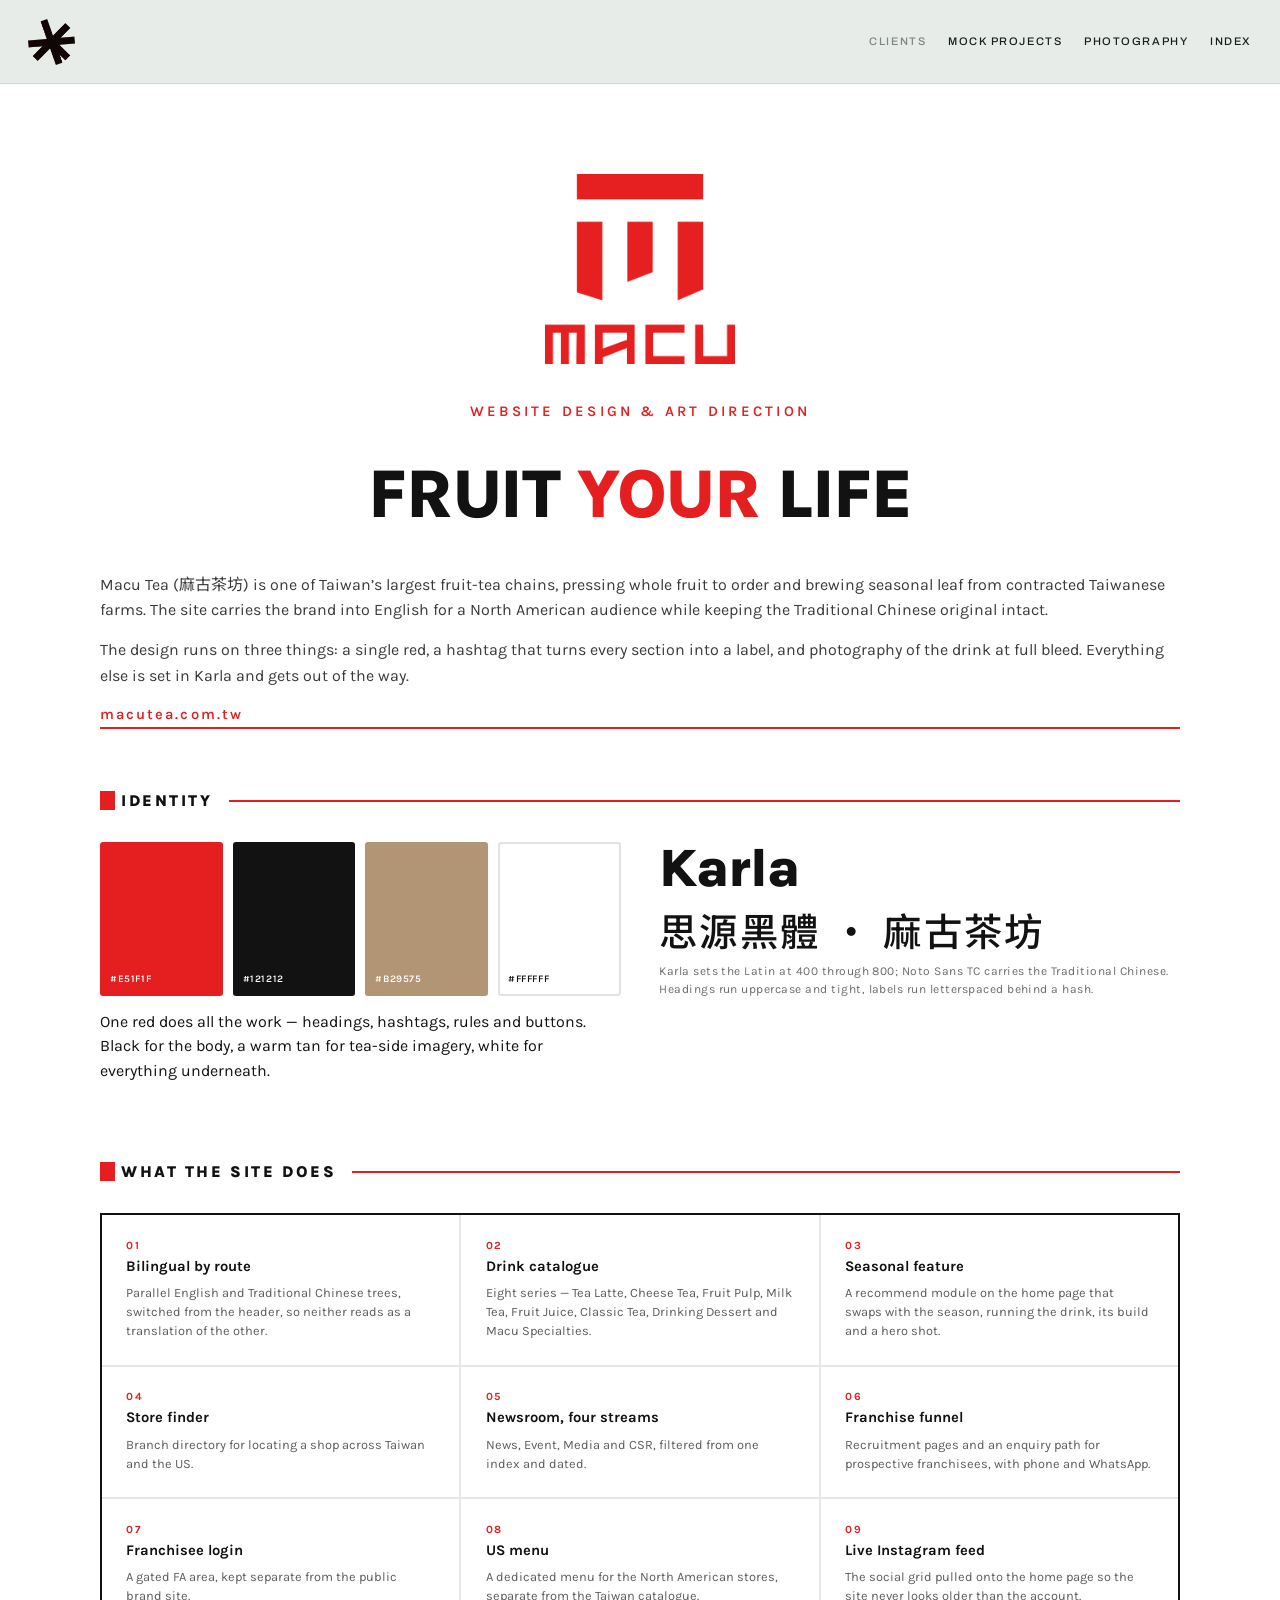
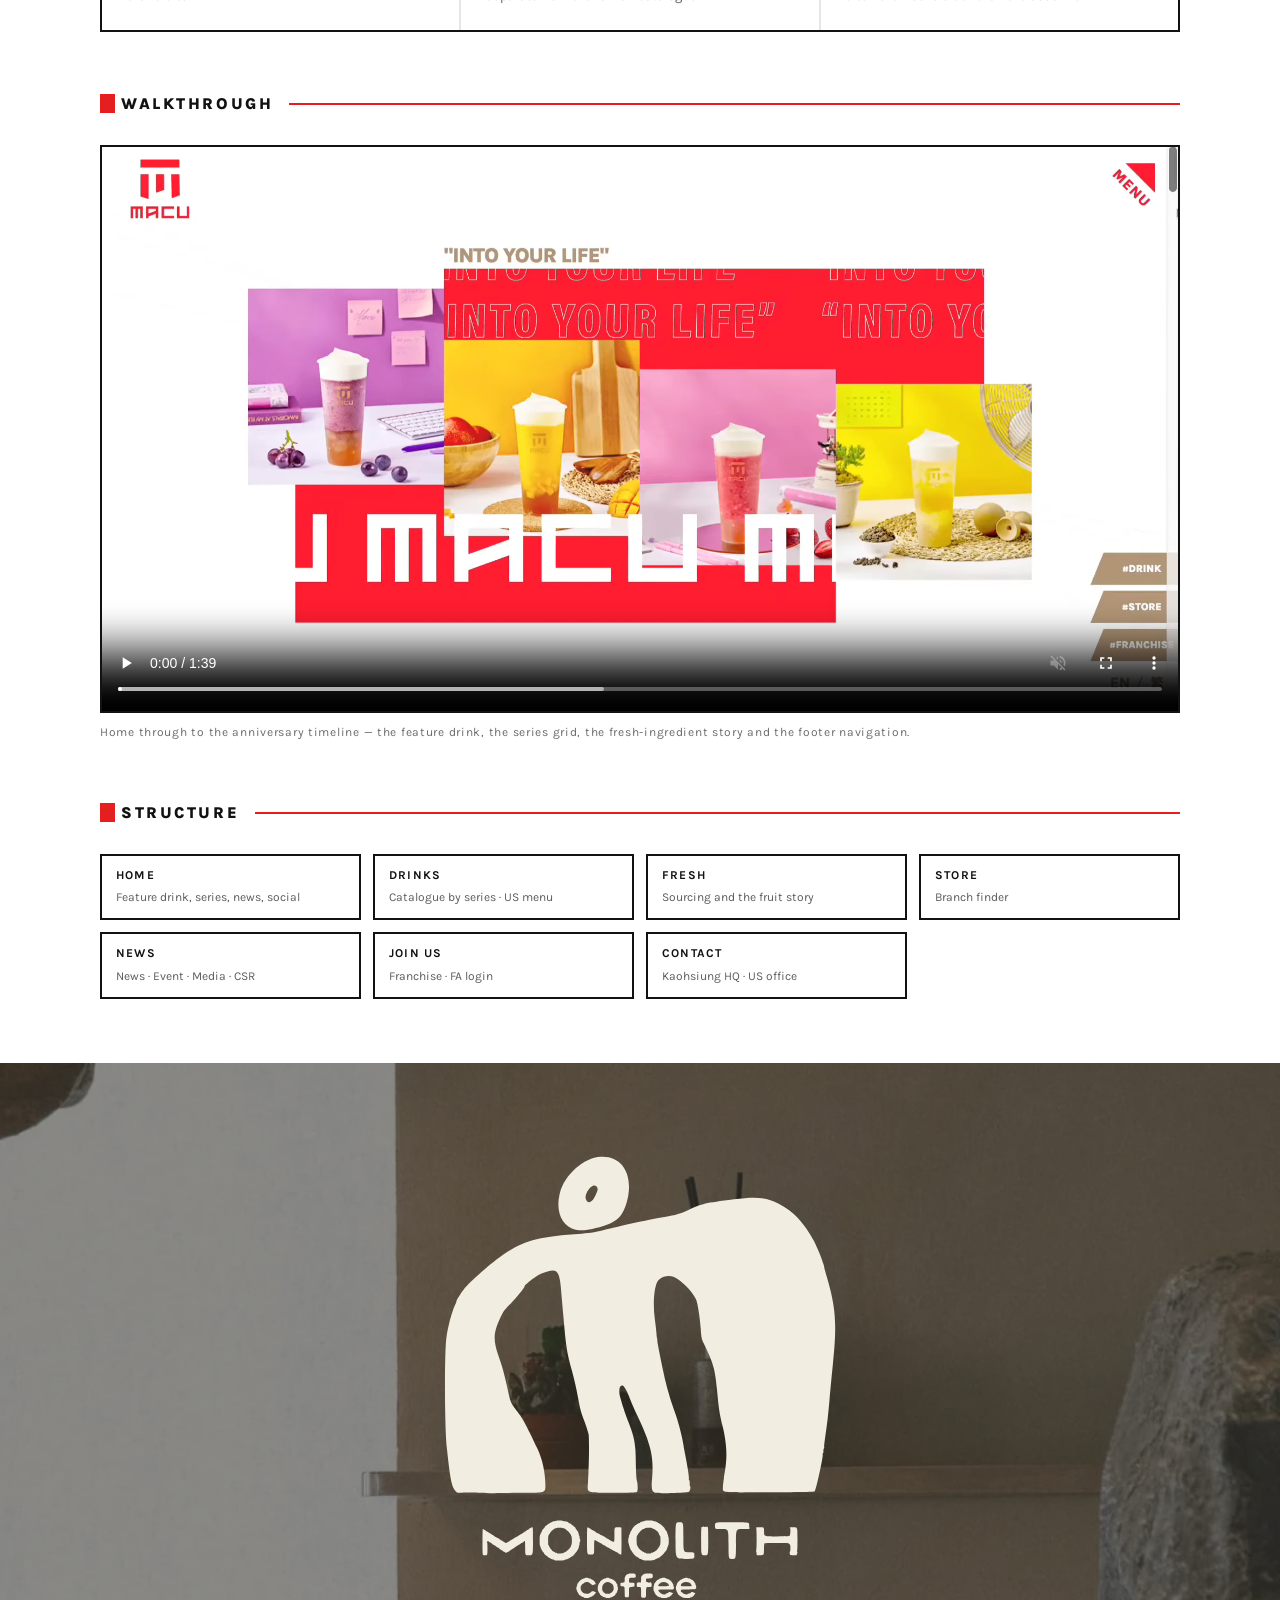
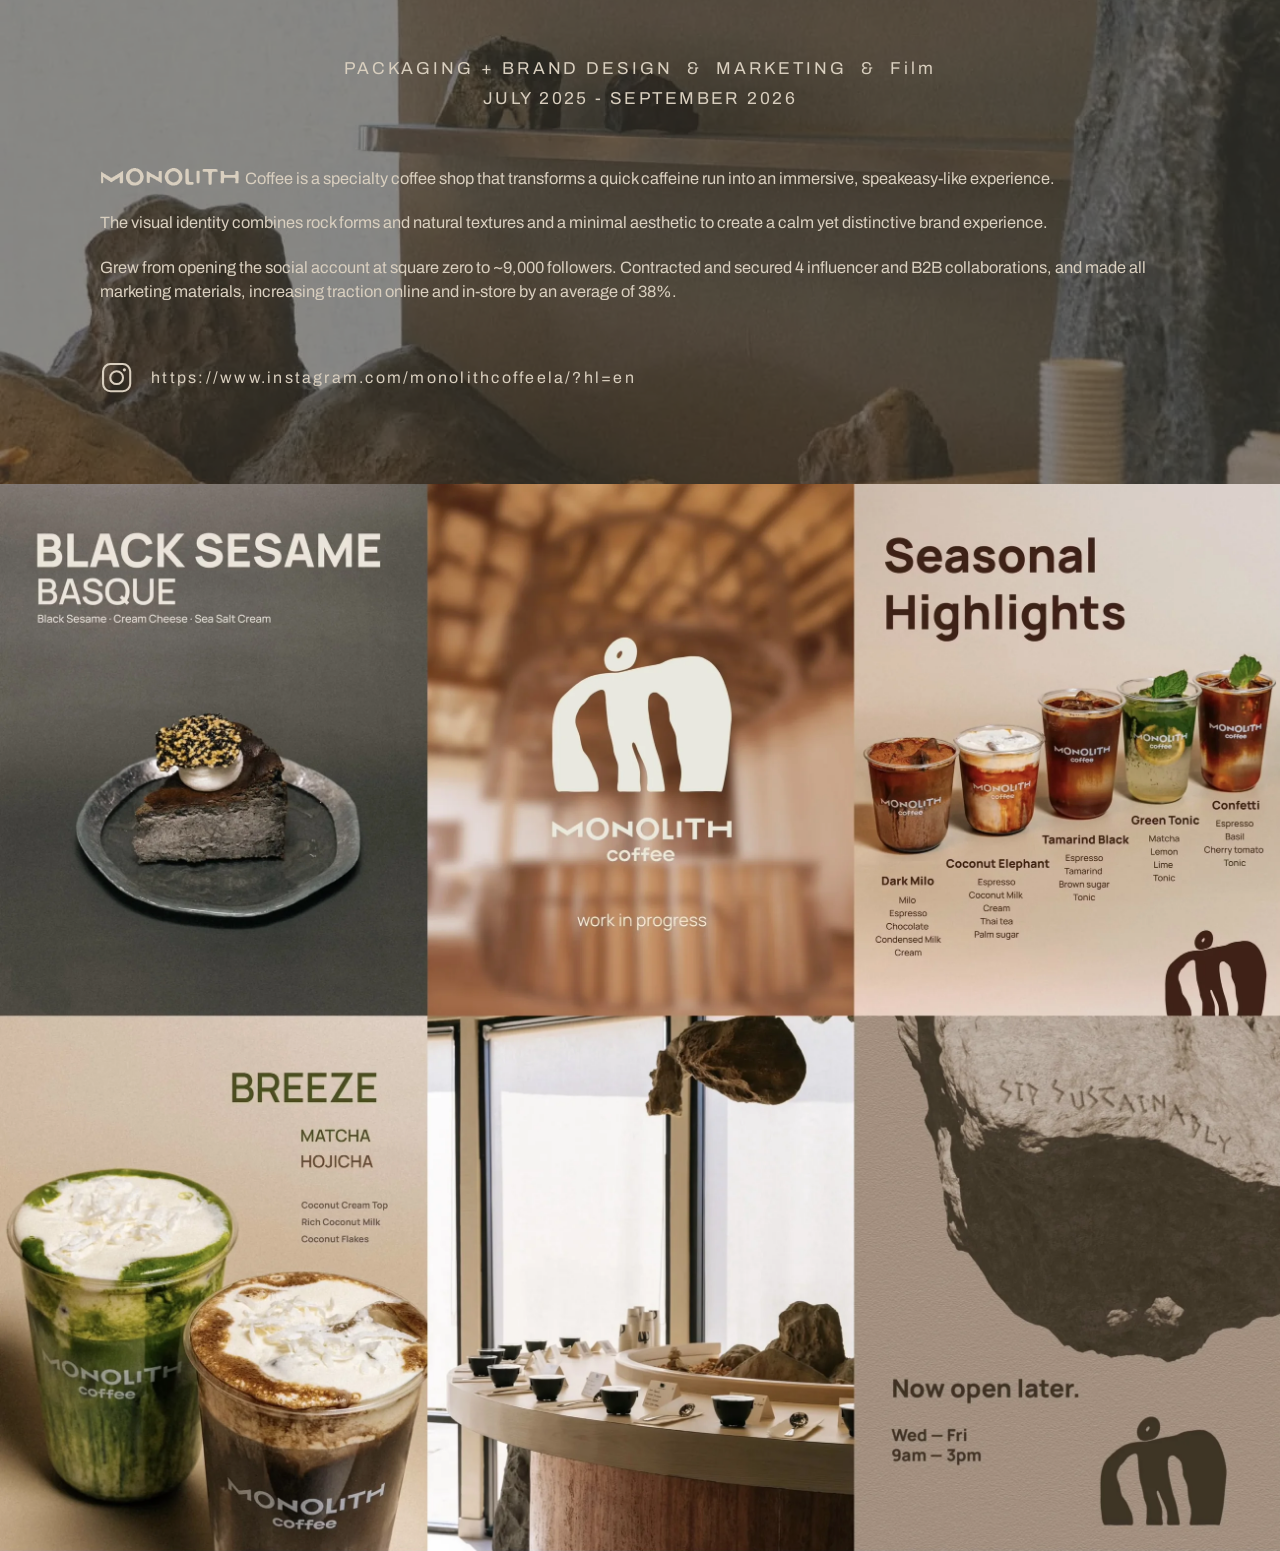
==== monolith.html @ 802645e5 "Add the Macu site walkthrough video Cropped the 18px bars off the recording and placed it as the wal" ====
<!doctype html>
<html lang="en">
<head>
<meta charset="utf-8">
<meta name="viewport" content="width=device-width,initial-scale=1,viewport-fit=cover">
<title>Marketing design clients — Keyun Xiao</title>
<meta name="description" content="Client work by Keyun Xiao: website design for Macu Tea, and packaging, brand design, marketing and film for Monolith Coffee.">
<link rel="preconnect" href="https://fonts.googleapis.com">
<link rel="preconnect" href="https://fonts.gstatic.com" crossorigin>
<link href="https://fonts.googleapis.com/css2?family=Archivo:wght@300;400;500;600;700&family=Karla:wght@300;400;500;600;700;800&family=Noto+Sans+TC:wght@400;500;700&display=swap" rel="stylesheet">
<style>
:root{
  --sand:#d9cfbf;        /* every word on this page */
  --veil:#423D35;        /* laid over the room at 60% */
  --paper:#e8ece8;
  --ink:#17201e;
  --rule:#cfd6d0;
  --sans:'Archivo',Arial,Helvetica,sans-serif;
  /* Macu runs on its own type and colour, taken off the live site */
  --macu-red:#E51F1F;
  --macu-ink:#121212;
  --macu-tan:#B29575;
  --karla:'Karla','Noto Sans TC',Helvetica,Arial,sans-serif;
}
*{box-sizing:border-box}
body{margin:0;background:var(--veil);color:var(--sand);font:400 16px/1.55 var(--sans);-webkit-font-smoothing:antialiased;overflow-x:hidden}
img,svg{display:block;max-width:100%}
a{color:inherit;text-decoration:none}

/* ---- site chrome, shared with the other project pages ---- */
.bar{display:flex;align-items:center;justify-content:space-between;gap:20px}
.bar--top{height:84px;padding:0 2.2vw;background:var(--paper);color:var(--ink);border-bottom:1px solid var(--rule)}
.wordmark img{height:46px;width:auto;transition:opacity .15s ease;transform-origin:50% 50%}
.wordmark img.is-spinning{animation:logo-spin 1.15s cubic-bezier(.45,.05,.2,1)}
@keyframes logo-spin{from{transform:rotate(0)}to{transform:rotate(360deg)}}
.wordmark:hover img{opacity:.55}
.bar nav{display:flex;gap:22px;font:500 11px/1.2 var(--sans);letter-spacing:.14em;text-transform:uppercase}
.bar nav .here{opacity:.5}

/* ---- the sheet: the room, veiled ---- */
.sheet{position:relative;isolation:isolate;overflow:hidden;padding:clamp(48px,7vw,104px) 2.2vw clamp(54px,7vw,110px)}
.sheet-bg{position:absolute;inset:0;width:100%;height:100%;object-fit:cover}
.sheet-veil{position:absolute;inset:0;background:var(--veil);opacity:.6}
.sheet-in{position:relative;max-width:1080px;margin:0 auto;display:grid;justify-items:center;gap:clamp(30px,4.4vw,58px)}

.logo{
  width:min(44vw,400px);display:grid;justify-items:center;gap:clamp(10px,1.5vw,20px);
}
.logo svg{width:100%;height:auto}
.logo .lock{width:80%}

.meta{text-align:center;display:grid;gap:7px}
.meta .line1{font:400 clamp(12px,1.35vw,19px)/1.35 var(--sans);letter-spacing:.17em}
.meta .line2{font:400 clamp(12px,1.35vw,19px)/1.35 var(--sans);letter-spacing:.14em}

.copy{width:100%;display:grid;gap:clamp(14px,1.6vw,20px);justify-self:stretch}
.copy p{margin:0;font:400 clamp(14px,1.28vw,18px)/1.5 var(--sans)}
.wm{display:inline-block;height:1.16em;width:auto;vertical-align:-.17em;margin-right:.3em}
.result{font-weight:500}

.ig{display:flex;align-items:center;gap:clamp(12px,1.4vw,20px);width:100%;justify-self:stretch}
.ig svg{width:clamp(26px,2.6vw,36px);height:auto;flex:none}
.ig span{font:400 clamp(12px,1.25vw,17px)/1 var(--sans);letter-spacing:.14em;word-break:break-all}


/* ================= MACU TEA ================= */
.macu{background:#fff;color:var(--macu-ink);font-family:var(--karla);padding:clamp(54px,7vw,110px) 2.2vw clamp(40px,5vw,80px)}
.macu-in{max-width:1080px;margin:0 auto}
.macu-head{display:grid;justify-items:center;gap:clamp(22px,3vw,38px);text-align:center}
.macu-logo{width:min(26vw,190px);height:auto}
.macu-scope{font:600 clamp(11px,1.15vw,15px)/1.4 var(--karla);letter-spacing:.22em;color:var(--macu-red)}
.macu-tag{margin:0;font:800 clamp(28px,5.4vw,74px)/.98 var(--karla);letter-spacing:-.02em;text-transform:uppercase}
.macu-tag em{font-style:normal;color:var(--macu-red)}
.macu-copy{margin:clamp(26px,3.4vw,46px) 0 0;display:grid;gap:14px}
.macu-copy p{margin:0;font:400 clamp(14px,1.25vw,17px)/1.6 var(--karla);color:#3a3a3a}
.macu-link{display:inline-block;margin-top:6px;font:600 clamp(12px,1.15vw,15px)/1 var(--karla);letter-spacing:.14em;color:var(--macu-red);border-bottom:2px solid var(--macu-red);padding-bottom:4px}

.macu-rule{display:flex;align-items:center;gap:16px;margin:clamp(40px,5vw,78px) 0 clamp(22px,2.6vw,34px)}
.macu-rule h3{margin:0;font:800 clamp(13px,1.25vw,17px)/1 var(--karla);letter-spacing:.16em;text-transform:uppercase;white-space:nowrap}
.macu-rule span{flex:1;height:2px;background:var(--macu-red)}
.macu-rule .hash{color:var(--macu-red)}

/* identity: palette + type */
.macu-id{display:grid;grid-template-columns:1fr 1fr;gap:clamp(22px,3vw,48px);align-items:start}
.sw-row{display:grid;grid-template-columns:repeat(4,1fr);gap:10px}
.sw-row div{aspect-ratio:1/1.25;border-radius:3px;display:flex;align-items:flex-end;padding:10px;font:600 10px/1.3 var(--karla);letter-spacing:.06em}
.type-spec p{margin:0 0 10px}
.type-spec .big{font:800 clamp(30px,4.2vw,58px)/1 var(--karla);letter-spacing:-.02em}
.type-spec .zh{font:500 clamp(22px,3vw,40px)/1.2 'Noto Sans TC',var(--karla);letter-spacing:.06em}
.type-spec .note{font:400 12px/1.5 var(--karla);color:#6b6b6b;letter-spacing:.04em}

/* functions */
.macu-fn{display:grid;grid-template-columns:repeat(3,1fr);gap:2px;background:#e6e6e6;border:2px solid var(--macu-ink)}
.fn{background:#fff;padding:clamp(16px,1.9vw,26px);display:grid;gap:7px;align-content:start}
.fn b{font:700 clamp(13px,1.15vw,16px)/1.25 var(--karla)}
.fn span{font:400 clamp(12px,1vw,14px)/1.5 var(--karla);color:#5c5c5c}
.fn i{font-style:normal;font:700 11px/1 var(--karla);letter-spacing:.14em;color:var(--macu-red)}

/* walkthrough */
.macu-film{position:relative;border:2px solid var(--macu-ink);background:#000;overflow:hidden}
.macu-film video{display:block;width:100%;height:auto}
.macu-cap{margin:10px 0 0;font:400 12px/1.5 var(--karla);letter-spacing:.06em;color:#6b6b6b}

/* sitemap */
.macu-map{display:grid;grid-template-columns:repeat(4,1fr);gap:12px}
.node{border:2px solid var(--macu-ink);padding:12px 14px;display:grid;gap:6px}
.node b{font:700 12px/1.2 var(--karla);letter-spacing:.1em;text-transform:uppercase}
.node span{font:400 12px/1.5 var(--karla);color:#5c5c5c}

@media(max-width:860px){
  .macu-id{grid-template-columns:1fr}
  .macu-map{grid-template-columns:repeat(2,1fr)}
  .macu-fn{grid-template-columns:1fr 1fr}
}
@media(max-width:560px){
  .macu-fn{grid-template-columns:1fr}
  .sw-row{grid-template-columns:repeat(2,1fr)}
}

/* ---- the work, flush under the sheet ---- */
.collage{display:block;width:100%;height:auto}

@media(max-width:760px){
  .bar--top{height:62px}
  .wordmark img{height:34px}
  .bar nav{gap:14px;font-size:10px}
  .logo{width:62vw}
  .ig{gap:12px}
}
@media(prefers-reduced-motion:reduce){
  .wordmark img.is-spinning{animation:none}
}
</style>
</head>
<body>

<header class="bar bar--top">
  <a class="wordmark" href="index.html" data-cursor="home"><img src="marks/logo.png" alt="Keyun Xiao"></a>
  <nav><span class="here">Clients</span><a href="ux-ui.html">Mock projects</a><a href="photography.html">Photography</a><a href="index.html">Index</a></nav>
</header>

<svg width="0" height="0" style="position:absolute" aria-hidden="true">
  <defs><symbol id="glyph" viewBox="0 0 1000.0 865.4"><path d="M101.9,851.9C91.9,851.0 74.5,850.7 63.4,851.3C43.1,852.4 43.1,852.4 38.1,846.6C29.0,835.7 25.3,816.8 17.1,739.4C11.4,685.7 10.7,501.2 16.0,464.4C20.1,436.2 29.0,401.8 36.5,385.3C39.6,378.6 41.7,373.1 41.1,373.1C39.5,373.1 50.6,354.9 58.9,344.2C74.7,323.9 130.1,275.3 162.2,253.7C212.2,220.0 247.5,210.9 354.8,204.1C377.9,202.6 388.2,200.8 428.0,190.8C471.7,179.8 520.2,169.5 561.5,162.5C589.9,157.7 601.2,154.3 623.7,143.8C654.7,129.5 662.1,127.7 735.0,118.3C790.7,111.0 815.5,113.4 846.8,129.2C882.3,147.0 910.0,176.3 934.5,221.8C941.6,235.1 955.1,267.2 956.8,275.0C957.1,276.6 957.6,278.1 957.8,278.4C958.0,278.6 958.4,279.7 958.7,280.8C958.9,281.8 959.3,282.9 959.5,283.2C959.8,283.4 960.1,285.4 960.4,287.5C960.7,289.6 963.6,300.4 966.8,311.5C989.4,388.0 992.5,429.6 982.7,525.6C979.6,556.5 975.7,596.9 974.1,615.4C969.9,663.2 967.7,682.2 963.3,710.4C961.2,724.0 959.9,736.3 960.4,737.7C960.9,739.1 960.6,740.7 959.7,741.3C958.8,741.9 958.3,744.5 958.6,747.2C958.9,749.8 958.3,752.5 957.4,753.1C956.5,753.6 956.2,754.9 956.8,755.8C958.8,759.1 940.3,844.6 936.7,848.5C936.0,849.3 884.7,850.3 822.6,850.7C696.9,851.5 707.2,852.6 707.3,838.0C707.4,834.0 707.6,830.6 707.8,830.3C707.9,830.0 708.3,827.2 708.6,824.0C708.9,820.9 709.3,817.8 709.6,817.3C709.9,816.8 709.9,815.6 709.8,814.7C709.6,813.9 710.5,807.8 711.7,801.3C718.6,763.4 717.2,730.6 706.8,686.5C698.4,651.4 697.1,642.9 692.4,593.3C687.7,543.1 683.2,527.5 659.5,478.8C654.0,467.6 653.2,463.8 651.8,441.3C650.3,416.2 643.7,375.5 640.0,368.3C629.1,347.1 605.8,323.5 585.1,312.7C573.5,306.7 554.8,310.4 545.9,320.5C535.4,332.2 531.4,379.3 537.3,419.9C539.0,431.7 540.7,446.8 541.1,453.4C541.5,460.1 542.3,466.0 542.9,466.6C543.5,467.2 543.6,468.7 543.1,469.9C542.3,472.1 555.1,536.0 564.2,575.0C569.3,596.6 579.3,629.4 587.2,650.4C594.9,670.7 606.1,713.7 608.5,731.7C609.2,737.0 611.5,749.6 613.5,759.6C619.0,786.9 623.3,815.5 622.1,817.3C621.5,818.2 621.9,819.5 622.8,820.1C623.8,820.6 624.5,824.2 624.3,828.0C624.1,831.8 624.5,835.3 625.2,835.7C627.4,837.1 625.3,847.0 622.3,849.2C618.8,851.7 546.8,854.2 538.7,852.1C529.4,849.6 527.9,842.7 530.3,814.4C534.8,761.8 526.7,728.5 492.1,656.3C485.6,642.8 478.8,627.4 476.9,622.1C471.2,605.6 461.4,586.6 457.7,584.6C448.6,579.8 445.3,595.7 451.2,615.5C452.9,621.3 454.6,627.3 454.9,628.8C455.2,630.4 455.6,631.9 455.9,632.2C456.1,632.5 456.5,633.6 456.7,634.6C457.0,635.7 457.4,637.0 457.7,637.5C458.0,638.0 458.4,639.3 458.7,640.4C458.9,641.4 459.3,642.5 459.5,642.8C459.7,643.1 460.2,644.6 460.5,646.2C460.9,647.7 465.6,660.7 471.1,675.0C486.6,715.8 489.0,728.7 489.5,775.0C489.8,797.4 490.9,817.3 492.1,821.1C494.4,828.4 495.0,844.0 493.1,848.9C492.0,851.6 485.0,851.9 433.6,851.9C362.9,851.9 368.3,854.2 370.0,825.1C372.7,779.4 373.4,716.1 371.5,705.5C370.3,699.5 365.1,683.5 359.8,669.8C352.3,650.2 349.2,638.7 345.3,615.3C342.6,598.9 335.6,567.8 329.7,546.2C316.9,498.7 315.2,488.4 308.8,414.4C306.0,382.7 302.8,346.8 301.7,334.6C298.5,298.9 291.1,290.9 268.9,298.8C263.6,300.7 257.6,302.5 255.6,302.9C247.2,304.5 211.5,331.1 211.5,335.8C211.5,339.4 190.7,365.1 176.5,379.1C161.8,393.5 158.4,398.1 151.1,413.9C133.4,451.6 132.4,470.3 145.9,508.7C156.1,537.4 161.3,556.5 169.2,593.2C176.3,626.4 176.9,627.9 194.6,650.7C207.1,666.9 213.4,678.6 244.0,742.4C255.9,767.3 263.4,802.3 263.5,833.2C263.5,851.6 262.8,851.9 219.5,851.9C199.6,851.9 169.1,852.3 151.7,852.7C134.4,853.2 112.0,852.8 101.9,851.9ZM339.1,194.1C304.7,187.4 287.8,147.9 299.7,102.5C311.8,56.5 359.3,14.4 402.0,12.0C460.2,8.7 488.3,65.1 463.6,135.9C452.1,168.7 433.0,181.6 380.5,192.4C360.9,196.4 352.2,196.7 339.1,194.1ZM382.3,119.4C386.6,114.2 394.2,97.3 394.2,93.1C394.2,86.8 388.0,82.2 382.5,84.3C372.5,88.1 361.8,106.8 364.2,116.3C367.0,127.1 374.9,128.5 382.3,119.4Z"/></symbol><symbol id="lockup" viewBox="0 0 1000.0 257.8"><path d="M326.2,249.0C325.9,248.5 323.9,247.7 321.8,247.3C319.7,246.9 317.3,245.8 316.5,244.9C315.7,243.9 314.0,242.7 312.6,242.2C310.4,241.3 307.7,237.6 306.0,233.1C305.6,232.0 304.9,231.1 304.3,231.1C303.8,231.1 303.3,229.9 303.3,228.4C303.3,226.9 302.8,225.4 302.2,225.0C301.6,224.6 301.1,222.1 301.1,219.4C301.1,216.8 301.6,214.3 302.2,213.9C302.8,213.5 303.3,212.0 303.3,210.6C303.3,203.0 317.5,188.9 325.1,188.9C326.5,188.9 328.0,188.4 328.3,187.8C328.7,187.2 330.7,186.7 332.8,186.7C334.8,186.7 336.8,187.2 337.2,187.8C337.6,188.4 339.6,188.9 341.7,188.9C343.8,188.9 345.6,189.3 345.6,189.7C345.6,190.2 347.2,191.3 349.2,192.1C353.2,193.8 358.9,198.7 358.9,200.4C358.9,201.0 359.7,202.4 360.7,203.5C362.9,205.9 361.8,207.8 358.3,207.8C356.9,207.8 355.4,208.3 355.0,208.9C353.7,211.0 350.1,210.0 346.4,206.4C341.5,201.6 338.5,200.0 334.1,200.0C330.3,200.0 324.5,202.2 324.5,203.6C324.4,204.1 323.8,204.4 323.0,204.4C321.2,204.4 316.7,209.1 316.7,210.9C316.7,211.6 316.2,212.2 315.6,212.2C313.8,212.2 314.2,222.6 316.1,226.3C317.8,229.7 321.1,232.9 325.3,235.3C328.1,236.9 340.0,237.2 340.0,235.6C340.0,235.1 341.4,234.4 343.1,234.2C344.9,234.0 346.5,232.9 347.2,231.4C348.1,229.4 349.2,228.9 352.5,228.9C354.8,228.9 356.7,229.4 356.7,230.0C356.7,230.6 358.0,231.1 359.5,231.1C361.9,231.1 362.3,231.5 361.6,233.4C360.7,236.4 352.5,244.4 350.4,244.4C349.6,244.4 348.9,244.9 348.9,245.5C348.9,246.1 346.9,247.0 344.4,247.4C342.0,247.7 340.0,248.5 340.0,249.0C340.0,250.3 327.0,250.3 326.2,249.0ZM392.8,248.9C392.4,248.3 391.3,247.8 390.4,247.8C385.8,247.8 374.4,240.2 374.4,237.2C374.4,236.5 373.4,235.0 372.2,233.9C371.0,232.8 370.0,231.0 370.0,229.9C370.0,228.8 369.5,227.6 369.0,227.3C368.4,226.9 368.0,223.3 368.0,219.3C368.1,212.1 370.4,205.3 374.2,201.3C374.9,200.5 375.6,199.2 375.6,198.5C375.6,197.8 377.2,196.2 379.2,195.0C381.2,193.9 383.0,192.7 383.3,192.3C384.7,190.7 389.1,188.9 391.6,188.9C393.1,188.9 394.6,188.4 395.0,187.8C395.4,187.2 397.1,186.7 398.9,186.7C400.7,186.7 402.4,187.2 402.8,187.8C403.2,188.4 404.6,188.9 406.0,188.9C408.8,188.9 414.4,191.3 414.4,192.5C414.4,193.0 415.1,193.3 415.9,193.3C417.4,193.3 425.6,201.1 425.6,202.6C425.6,203.1 426.5,204.4 427.6,205.6C428.9,207.0 429.5,208.9 429.2,210.5C428.9,211.9 429.2,213.4 429.9,213.8C431.5,214.8 431.5,225.6 429.9,225.6C429.3,225.6 428.9,226.4 429.0,227.5C429.3,230.3 427.0,235.5 425.0,236.3C424.1,236.6 423.3,237.9 423.3,239.0C423.3,240.2 422.2,241.6 420.8,242.1C419.4,242.7 417.6,243.9 416.8,244.9C415.9,245.9 413.3,247.0 411.0,247.4C408.6,247.8 406.7,248.5 406.7,249.0C406.7,250.4 393.6,250.3 392.8,248.9ZM505.8,248.4C503.3,247.2 503.2,246.9 503.4,231.7C503.6,216.1 503.6,216.1 496.8,215.8C490.0,215.4 490.0,215.4 490.0,209.4C490.0,204.5 490.4,203.1 491.9,202.7C493.0,202.3 494.6,201.7 495.6,201.2C496.5,200.7 498.1,200.9 499.2,201.5C502.2,203.4 503.3,200.7 503.3,191.1C503.3,183.0 503.5,182.5 506.9,179.4C513.0,173.9 514.9,173.3 526.2,173.3C538.7,173.3 540.0,174.1 540.0,181.6C540.0,185.4 539.6,186.7 538.3,186.7C537.4,186.7 536.7,187.2 536.7,187.8C536.7,188.4 533.0,188.9 527.8,188.9C518.9,188.9 518.9,188.9 518.9,194.4C518.9,199.8 519.0,200.0 522.0,200.0C523.7,200.0 525.7,200.6 526.5,201.4C527.5,202.4 528.3,202.4 530.1,201.3C533.6,199.1 536.7,202.3 536.7,208.3C536.7,214.3 535.2,215.6 528.0,215.6C519.2,215.6 518.9,216.2 518.9,233.3C518.9,245.4 518.6,247.8 517.2,247.8C516.3,247.8 515.6,248.2 515.6,248.7C515.6,250.0 508.7,249.8 505.8,248.4ZM566.1,248.9C565.7,248.3 564.7,247.8 563.7,247.8C560.9,247.8 554.1,244.2 551.1,241.2C548.6,238.7 544.0,230.8 543.9,228.7C543.9,228.3 543.5,227.6 543.1,227.1C541.8,225.9 542.0,212.5 543.3,211.7C543.9,211.3 544.2,209.9 544.0,208.6C543.8,207.1 544.7,205.0 546.4,203.1C547.9,201.5 549.7,199.0 550.4,197.6C551.1,196.2 553.7,194.1 556.1,192.8C558.6,191.6 560.7,190.2 560.9,189.7C561.1,189.3 562.5,188.9 563.9,188.9C565.4,188.9 566.8,188.4 567.2,187.8C567.6,187.2 570.3,186.7 573.3,186.7C576.3,186.7 579.1,187.2 579.4,187.8C579.8,188.4 581.0,188.9 582.1,188.9C584.5,188.9 590.0,191.4 590.0,192.5C590.0,193.0 590.6,193.3 591.4,193.3C593.2,193.3 601.1,201.3 601.1,203.1C601.1,203.8 601.6,204.4 602.1,204.4C603.3,204.4 604.7,208.7 604.5,211.8C604.4,213.2 604.8,214.6 605.5,215.0C607.0,215.9 607.0,220.0 605.6,220.0C604.9,220.0 604.4,220.7 604.4,221.6C604.4,223.0 600.8,223.3 580.9,223.6C559.5,223.9 557.4,224.1 557.1,225.8C556.8,228.0 565.0,236.7 567.4,236.7C568.2,236.7 568.9,237.2 568.9,237.8C568.9,238.4 571.4,238.9 574.4,238.9C577.5,238.9 580.0,238.5 580.0,238.0C580.0,237.5 581.8,236.4 583.9,235.5C586.1,234.7 588.4,233.3 589.1,232.5C590.5,230.9 595.6,230.6 595.6,232.2C595.6,232.8 597.3,233.3 599.4,233.3C603.9,233.3 604.6,235.3 601.1,237.8C599.9,238.7 598.9,240.0 598.9,240.8C598.9,241.6 598.2,242.2 597.5,242.2C596.7,242.2 595.3,243.2 594.4,244.5C593.5,245.7 590.9,247.0 588.6,247.4C586.3,247.8 584.1,248.5 583.8,249.0C583.0,250.4 567.0,250.2 566.1,248.9ZM630.2,246.7C624.7,243.8 617.8,238.3 618.0,236.8C618.1,235.2 616.3,231.1 615.4,231.1C614.9,231.1 614.4,229.9 614.4,228.4C614.4,226.9 613.9,225.4 613.3,225.0C612.7,224.6 612.2,221.6 612.2,218.3C612.2,214.9 612.7,212.2 613.3,212.2C613.9,212.2 614.4,211.2 614.4,210.0C614.4,208.8 615.1,206.6 615.8,205.3C617.9,201.6 625.8,193.3 627.3,193.3C628.0,193.3 629.4,192.3 630.6,191.1C631.9,189.6 634.0,188.9 636.8,188.9C639.1,188.9 641.3,188.4 641.7,187.8C642.0,187.2 643.5,186.7 645.0,186.7C646.5,186.7 648.0,187.2 648.3,187.8C648.7,188.4 650.7,188.9 652.8,188.9C654.9,188.9 656.7,189.3 656.7,189.7C656.7,190.2 658.3,191.3 660.3,192.1C664.5,193.9 670.0,198.7 670.0,200.6C670.0,201.4 670.8,202.6 671.7,203.3C672.6,204.1 673.3,205.9 673.3,207.4C673.3,208.8 673.8,210.0 674.4,210.0C675.1,210.0 675.6,213.0 675.6,216.7C675.6,223.3 675.6,223.3 651.7,223.3C627.8,223.3 627.8,223.3 627.8,227.2C627.8,229.9 628.3,231.1 629.4,231.1C630.3,231.1 631.4,231.8 631.9,232.7C634.3,236.8 648.9,241.2 648.9,237.8C648.9,237.2 649.8,236.7 650.9,236.7C653.6,236.7 660.0,233.5 660.0,232.1C660.0,230.8 665.2,230.8 666.1,232.2C666.5,232.8 668.0,233.3 669.4,233.3C673.4,233.3 673.9,235.4 670.7,238.8C669.1,240.4 667.8,242.4 667.8,243.1C667.8,243.8 667.1,244.4 666.2,244.4C665.4,244.4 664.1,245.2 663.3,246.1C662.6,247.0 660.8,247.8 659.3,247.8C657.9,247.8 656.7,248.3 656.7,248.9C656.7,249.6 652.6,250.0 646.4,249.9C637.4,249.8 635.4,249.4 630.2,246.7ZM452.2,232.1C452.2,214.1 451.9,213.3 444.0,213.3C438.9,213.3 438.9,213.3 438.9,207.8C438.9,202.2 438.9,202.2 444.2,202.2C451.4,202.2 452.2,201.1 452.2,191.4C452.2,186.8 452.7,183.3 453.3,183.3C453.9,183.3 454.5,182.7 454.5,181.9C454.5,179.6 458.6,175.6 460.9,175.6C462.2,175.6 463.5,175.1 463.9,174.4C464.3,173.8 468.8,173.3 474.0,173.3C485.2,173.3 486.7,174.3 486.7,181.5C486.7,186.6 486.7,186.6 476.4,186.9C466.1,187.2 466.1,187.2 465.8,194.7C465.5,202.1 465.5,202.1 474.1,202.5C482.8,202.8 482.8,202.8 482.8,208.9C482.8,215.0 482.8,215.0 474.2,215.3C465.6,215.6 465.6,215.6 465.6,231.7C465.6,247.8 465.6,247.8 458.9,247.8C452.2,247.8 452.2,247.8 452.2,232.1ZM406.7,235.6C406.7,234.9 407.3,234.4 408.0,234.4C409.8,234.4 415.6,228.8 415.6,227.0C415.6,226.2 416.1,225.6 416.7,225.6C418.6,225.6 417.8,213.1 415.7,209.4C413.3,205.4 404.1,200.2 399.2,200.1C393.5,199.9 385.3,205.6 383.1,211.1C381.1,216.2 381.4,226.8 383.6,228.2C384.7,228.9 385.6,230.2 385.6,231.3C385.6,232.3 386.8,233.4 388.3,233.8C389.9,234.2 391.1,235.0 391.1,235.6C391.1,236.2 394.5,236.7 398.9,236.7C403.3,236.7 406.7,236.2 406.7,235.6ZM590.3,210.1C589.4,202.0 575.1,197.1 565.9,201.6C561.7,203.7 557.4,208.3 557.0,211.2C556.7,213.3 557.2,213.4 573.6,213.1C590.6,212.8 590.6,212.8 590.3,210.1ZM662.2,211.7C662.2,210.8 661.7,210.0 661.1,210.0C660.5,210.0 660.0,209.4 660.0,208.6C659.8,204.0 652.4,199.8 644.4,199.8C635.3,199.8 627.8,204.5 627.8,210.2C627.8,213.3 627.8,213.3 645.0,213.3C659.6,213.3 662.2,213.1 662.2,211.7ZM236.1,132.6C234.3,132.3 232.3,131.6 231.7,131.0C231.1,130.5 229.8,130.0 228.7,130.0C226.8,130.0 224.7,129.1 220.0,126.5C219.1,126.0 217.3,125.1 216.1,124.6C214.9,124.0 212.9,122.5 211.8,121.2C210.6,119.9 209.1,118.9 208.4,118.9C206.8,118.9 200.0,112.0 200.0,110.4C200.0,109.8 199.0,108.3 197.8,107.2C195.1,104.8 188.9,92.7 188.9,89.9C188.9,88.8 188.3,87.8 187.7,87.6C185.9,87.0 185.8,56.0 187.5,54.2C188.3,53.5 188.9,51.7 188.9,50.3C188.9,48.9 189.3,47.8 189.9,47.8C190.4,47.8 191.2,46.7 191.7,45.3C192.1,43.9 192.6,42.5 192.7,42.2C192.9,41.9 193.5,40.4 194.1,38.9C194.8,37.4 196.9,34.6 198.8,32.8C200.7,31.1 202.2,29.1 202.2,28.6C202.2,27.4 205.1,24.4 206.2,24.4C206.7,24.4 208.2,23.4 209.6,22.1C212.4,19.5 216.1,17.1 219.2,16.0C220.2,15.6 221.1,14.9 221.1,14.3C221.1,13.8 222.1,13.3 223.3,13.3C224.6,13.3 225.6,12.9 225.6,12.3C225.6,11.7 228.3,10.9 231.7,10.5C235.1,10.1 238.1,9.3 238.4,8.8C239.2,7.5 257.8,7.5 257.8,8.7C257.8,9.3 260.7,10.0 264.2,10.4C270.4,11.0 276.6,13.2 276.7,14.6C276.7,15.0 278.1,15.7 279.8,16.1C281.6,16.5 284.4,18.3 286.2,20.1C287.9,21.9 290.0,23.3 290.8,23.3C291.6,23.3 292.2,24.0 292.2,24.9C292.2,25.7 293.2,26.7 294.4,27.0C295.6,27.3 297.1,28.7 297.8,30.2C299.3,33.7 301.3,36.8 303.4,38.9C306.1,41.5 308.9,48.3 308.9,52.1C308.9,54.0 309.4,55.6 310.0,55.6C310.6,55.6 311.1,57.5 311.1,59.9C311.1,62.3 311.6,64.6 312.2,65.0C312.8,65.4 313.3,67.7 313.3,70.1C313.3,72.5 312.8,74.4 312.2,74.4C311.6,74.4 311.1,76.9 311.1,79.9C311.1,83.0 310.6,85.7 310.0,86.1C309.4,86.5 308.9,88.2 308.9,89.9C308.9,91.6 308.5,93.3 308.1,93.8C307.6,94.3 307.2,95.0 307.1,95.4C306.5,98.3 305.1,101.1 304.3,101.1C303.8,101.1 303.3,101.8 303.3,102.6C303.3,103.4 301.6,105.7 299.4,107.8C297.3,109.9 295.6,112.2 295.6,113.0C295.6,113.8 294.8,114.4 293.9,114.4C293.0,114.4 292.2,115.2 292.2,116.1C292.2,117.1 291.1,118.3 289.7,118.9C286.5,120.3 283.0,122.5 282.1,123.7C280.9,125.3 270.8,130.0 268.4,130.0C267.1,130.0 265.4,130.6 264.8,131.2C263.5,132.5 242.0,133.6 236.1,132.6ZM513.9,132.7C511.6,132.1 507.5,130.5 504.2,128.8C503.1,128.2 501.3,127.8 500.1,127.8C499.0,127.8 497.7,127.0 497.4,126.1C497.0,125.2 496.0,124.4 495.2,124.4C494.4,124.4 492.8,123.4 491.7,122.2C490.6,121.0 489.1,120.0 488.4,120.0C486.8,120.0 478.9,112.0 478.9,110.4C478.9,109.8 477.6,108.1 476.1,106.7C474.6,105.2 473.3,103.4 473.3,102.6C473.3,101.8 472.9,101.1 472.4,101.1C471.5,101.1 470.2,98.3 469.6,95.4C469.5,95.0 469.1,94.3 468.6,93.8C468.2,93.3 467.8,91.8 467.8,90.4C467.8,88.9 467.3,87.8 466.7,87.8C466.1,87.8 465.6,86.0 465.6,83.9C465.6,81.8 465.1,80.0 464.4,80.0C463.8,80.0 463.3,76.3 463.3,71.2C463.3,66.3 463.8,62.0 464.4,61.7C465.1,61.3 465.6,59.3 465.6,57.2C465.6,55.1 466.1,53.3 466.7,53.3C467.3,53.3 467.8,52.1 467.8,50.6C467.8,49.1 468.2,47.6 468.8,47.3C469.4,46.9 470.2,45.1 470.6,43.3C471.0,41.5 471.7,40.0 472.2,40.0C472.7,40.0 473.4,39.1 473.8,38.1C475.7,32.7 485.7,21.1 488.4,21.1C489.1,21.1 490.5,20.1 491.6,19.0C492.7,17.8 495.0,16.5 496.8,16.1C498.6,15.7 500.0,15.0 500.0,14.6C500.0,13.4 508.6,10.0 511.6,10.0C513.1,10.0 514.6,9.5 515.0,8.9C515.9,7.5 539.6,7.4 540.5,8.8C540.8,9.3 543.0,10.1 545.3,10.5C550.1,11.4 555.6,13.5 555.6,14.6C555.6,15.0 556.4,15.6 557.5,16.0C562.9,18.0 577.8,31.1 577.8,34.0C577.8,34.6 578.8,36.1 580.0,37.2C581.2,38.3 582.2,39.9 582.2,40.7C582.2,41.5 582.7,42.2 583.3,42.2C583.9,42.2 584.7,44.2 585.1,46.7C585.5,49.1 586.3,51.4 586.8,51.8C587.3,52.1 587.8,53.8 587.8,55.6C587.8,57.3 588.3,59.1 588.9,59.4C589.5,59.8 590.0,65.2 590.0,71.7C590.0,78.2 589.5,83.5 588.9,83.9C588.3,84.3 587.8,85.8 587.8,87.3C587.8,88.8 587.3,90.0 586.8,90.0C586.3,90.0 585.5,92.0 585.1,94.4C584.7,96.9 583.9,98.9 583.3,98.9C582.7,98.9 582.2,99.7 582.2,100.7C582.2,101.7 581.0,103.4 579.4,104.6C577.9,105.8 576.7,107.4 576.7,108.2C576.7,109.9 566.5,120.0 564.7,120.0C564.0,120.0 562.7,121.0 562.0,122.2C561.2,123.4 560.1,124.4 559.6,124.4C558.6,124.4 548.1,129.1 543.9,131.4C541.6,132.7 517.9,133.6 513.9,132.7ZM611.1,70.6C611.1,13.3 611.1,13.3 623.3,13.3C635.6,13.3 635.6,13.3 635.6,60.0C635.6,106.7 635.6,106.7 652.8,106.7C670.0,106.7 670.0,106.7 670.0,117.2C670.0,127.8 670.0,127.8 640.6,127.8C611.1,127.8 611.1,127.8 611.1,70.6ZM776.7,81.1C776.7,34.4 776.7,34.4 755.6,34.4C734.4,34.4 734.4,34.4 734.4,23.9C734.4,13.3 734.4,13.3 788.0,13.6C841.5,13.9 841.5,13.9 841.2,21.6C841.0,26.8 841.4,29.5 842.3,30.1C843.5,30.8 843.5,31.3 842.3,32.7C841.1,34.2 837.7,34.4 820.4,34.4C800.0,34.4 800.0,34.4 800.0,81.1C800.0,127.8 800.0,127.8 788.3,127.8C776.7,127.8 776.7,127.8 776.7,81.1ZM7.8,75.6C7.8,41.4 8.0,34.4 9.3,34.4C10.2,34.4 11.5,35.2 12.2,36.1C13.0,37.0 14.3,37.8 15.1,37.8C16.0,37.8 17.3,38.8 18.0,40.0C18.8,41.2 20.3,42.2 21.4,42.2C22.5,42.2 23.3,42.7 23.3,43.2C23.3,43.7 24.2,44.5 25.3,44.9C26.3,45.2 28.7,46.5 30.6,47.8C32.4,49.0 34.8,50.3 35.8,50.7C36.9,51.1 37.8,51.8 37.8,52.4C37.8,52.9 38.7,53.3 39.7,53.3C40.8,53.3 42.3,54.3 43.0,55.4C43.7,56.6 45.7,57.8 47.3,58.3C49.0,58.7 51.9,60.3 53.6,61.7C55.4,63.2 57.5,64.4 58.3,64.4C59.1,64.4 60.4,65.2 61.2,66.2C61.9,67.1 64.8,68.9 67.4,70.1C70.1,71.3 72.2,72.8 72.2,73.4C72.2,74.0 72.9,74.4 73.8,74.4C74.6,74.4 75.9,75.2 76.7,76.1C77.4,77.0 79.4,77.8 81.1,77.8C82.8,77.8 84.8,77.0 85.6,76.1C86.3,75.2 87.8,74.4 88.9,74.4C89.9,74.4 91.7,73.4 92.8,72.2C94.0,70.9 96.7,69.1 98.8,68.1C101.0,67.1 103.0,65.9 103.3,65.5C104.0,64.6 112.3,59.8 117.8,57.0C119.9,56.0 122.4,54.2 123.4,53.2C124.4,52.1 126.4,50.9 128.0,50.5C129.6,50.1 131.8,48.8 132.9,47.7C133.9,46.5 135.5,45.6 136.3,45.6C137.2,45.6 138.1,44.8 138.5,43.9C138.8,43.0 139.7,42.2 140.3,42.2C141.0,42.2 142.4,41.4 143.5,40.4C145.9,38.2 149.7,35.9 152.5,34.9C153.6,34.5 154.4,33.7 154.4,33.2C154.4,32.7 155.1,32.2 156.0,32.2C156.8,32.2 158.1,31.5 158.9,30.6C159.6,29.6 161.5,28.9 162.9,28.9C165.6,28.9 165.6,28.9 165.6,72.8C165.6,116.7 165.6,116.7 153.3,116.7C141.1,116.7 141.1,116.7 141.1,94.4C141.1,75.8 140.9,72.2 139.5,72.2C138.6,72.2 137.3,73.2 136.5,74.3C135.7,75.4 133.8,76.7 132.2,77.2C130.7,77.7 128.6,78.8 127.5,79.8C125.1,81.8 121.3,84.1 118.6,85.1C117.5,85.5 116.7,86.3 116.7,86.8C116.7,87.3 116.0,87.8 115.2,87.8C114.4,87.8 112.7,88.8 111.6,90.1C110.4,91.4 107.5,93.3 105.0,94.4C102.5,95.6 99.6,97.5 98.4,98.8C97.3,100.1 95.6,101.1 94.8,101.1C94.0,101.1 93.3,101.5 93.3,102.0C93.3,102.4 92.4,103.3 91.2,103.9C80.9,109.3 80.9,109.3 79.0,108.0C78.0,107.2 76.2,106.2 75.0,105.7C73.7,105.1 72.0,103.9 71.2,102.9C70.4,101.9 69.0,101.1 68.2,101.1C67.4,101.1 66.7,100.6 66.7,100.0C66.7,99.4 65.5,98.6 64.0,98.3C62.5,97.9 61.0,96.9 60.7,96.0C60.3,95.1 58.9,93.9 57.5,93.3C54.3,91.9 51.4,90.1 47.4,86.9C45.7,85.6 43.7,84.4 43.0,84.4C42.3,84.4 40.4,83.1 38.7,81.5C35.6,78.5 31.9,76.1 28.6,74.9C27.5,74.5 26.7,73.7 26.7,73.2C26.7,71.6 23.7,72.1 22.1,74.1C20.9,75.5 20.9,76.0 21.9,76.4C23.0,76.7 23.3,81.5 23.3,95.2C23.3,116.6 23.3,116.7 14.0,116.7C7.8,116.7 7.8,116.7 7.8,75.6ZM691.1,72.9C691.1,36.6 691.4,28.9 692.7,27.9C693.9,26.9 694.4,26.9 695.0,27.8C695.6,28.8 696.1,28.7 696.8,27.6C697.5,26.4 698.1,26.4 700.0,27.5C701.8,28.6 702.7,28.6 704.5,27.5C706.3,26.4 706.9,26.4 707.8,27.8C708.8,29.3 709.0,29.3 710.0,27.8C712.8,23.6 713.3,30.6 713.3,73.1C713.3,116.7 713.3,116.7 702.2,116.7C691.1,116.7 691.1,116.7 691.1,72.9ZM864.4,111.4C864.4,108.4 863.8,105.4 863.1,104.7C862.1,103.6 862.1,103.0 863.1,102.0C865.0,100.1 865.0,32.1 863.1,30.2C862.1,29.2 864.7,28.9 874.8,28.9C887.8,28.9 887.8,28.9 887.8,43.3C887.8,57.8 887.8,57.8 927.1,57.8C966.5,57.8 966.5,57.8 968.3,54.3C970.3,50.3 970.8,31.1 968.9,31.1C968.3,31.1 967.8,30.6 967.8,30.0C967.8,29.3 972.6,28.9 980.0,28.9C992.2,28.9 992.2,28.9 992.2,64.8C992.2,91.2 991.9,101.0 990.9,102.0C989.9,103.0 989.9,103.6 990.9,104.7C992.5,106.3 992.7,111.1 991.1,111.1C990.5,111.1 990.0,112.4 990.0,113.9C990.0,116.8 990.0,116.8 979.7,116.4C972.8,116.2 969.4,115.7 969.4,114.8C969.4,114.1 969.1,113.1 968.6,112.7C967.4,111.5 967.6,105.8 968.9,105.0C969.5,104.6 970.0,99.7 970.0,94.2C970.0,84.7 969.8,83.8 967.0,80.9C964.0,77.8 964.0,77.8 927.2,77.8C897.9,77.8 890.0,78.1 889.1,79.2C888.3,80.1 887.7,87.7 887.5,98.4C887.2,116.1 887.2,116.1 875.8,116.4C864.4,116.7 864.4,116.7 864.4,111.4ZM334.4,71.7C334.4,36.1 334.7,28.9 336.0,28.9C336.8,28.9 338.1,29.6 338.9,30.6C339.6,31.5 340.9,32.2 341.7,32.2C342.5,32.2 343.3,32.6 343.5,33.1C343.9,34.0 350.3,37.6 356.9,40.8C359.2,41.9 361.1,43.1 361.1,43.5C361.1,44.0 364.4,45.9 368.3,47.8C372.3,49.7 375.6,51.7 375.6,52.3C375.6,52.9 376.6,53.3 377.8,53.3C379.0,53.3 380.0,53.7 380.0,54.2C380.0,55.0 388.0,58.9 389.8,58.9C390.2,58.9 391.3,59.9 392.2,61.1C393.1,62.3 395.1,63.5 396.8,63.9C398.4,64.3 400.6,65.5 401.7,66.7C402.8,67.9 404.4,68.9 405.2,68.9C406.0,68.9 406.7,69.3 406.7,69.9C406.7,70.5 408.2,71.3 410.0,71.7C411.8,72.1 413.6,72.9 413.9,73.4C414.3,74.0 415.8,74.4 417.3,74.4C420.0,74.4 420.0,74.4 420.0,51.7C420.0,28.9 420.0,28.9 430.5,28.9C436.3,28.9 441.3,29.4 441.7,30.0C442.4,31.2 442.5,113.4 441.7,114.2C441.0,114.9 431.6,110.2 430.0,108.3C429.3,107.5 427.3,106.5 425.5,106.1C423.7,105.7 422.2,104.9 422.2,104.4C422.2,103.8 421.2,103.3 420.0,103.3C418.8,103.3 417.8,103.0 417.8,102.5C417.8,101.6 417.3,101.3 409.3,97.3C406.9,96.1 404.8,94.8 404.4,94.4C404.1,94.1 402.1,92.9 400.0,91.9C395.2,89.5 391.8,87.5 391.1,86.5C390.8,86.1 389.2,85.4 387.5,85.0C385.9,84.6 383.9,83.5 383.2,82.6C382.5,81.8 377.3,78.8 371.6,76.0C365.9,73.3 361.1,70.4 360.8,69.7C360.5,68.7 359.9,68.7 358.5,69.9C356.9,71.2 356.7,74.2 356.7,92.9C356.7,114.4 356.7,114.4 345.6,114.4C334.4,114.4 334.4,114.4 334.4,71.7ZM260.3,109.7C261.7,109.0 263.0,108.0 263.3,107.6C263.6,107.3 265.1,106.6 266.7,106.1C269.9,105.2 282.2,93.5 282.2,91.4C282.2,90.6 282.7,90.0 283.3,90.0C283.9,90.0 284.4,88.9 284.4,87.4C284.4,86.0 285.0,84.3 285.7,83.6C287.4,81.9 287.6,61.1 285.9,57.7C285.2,56.2 283.9,53.2 283.0,51.1C280.7,45.9 270.5,36.1 264.1,32.8C259.9,30.7 257.2,30.2 249.5,30.2C244.3,30.2 239.7,30.6 239.4,31.2C239.0,31.8 237.6,32.2 236.2,32.2C234.8,32.2 232.8,33.2 231.7,34.4C230.6,35.7 229.2,36.7 228.6,36.7C228.1,36.7 225.6,38.7 223.1,41.1C220.6,43.6 219.0,45.6 219.5,45.6C220.0,45.6 219.4,46.7 218.2,48.1C213.5,53.4 212.8,56.5 212.8,70.9C212.8,81.0 213.2,84.9 214.2,85.3C214.9,85.5 215.6,86.7 215.6,87.9C215.6,89.0 216.1,90.0 216.7,90.0C217.3,90.0 217.8,90.7 217.8,91.5C217.8,92.3 218.8,93.9 220.1,95.1C221.4,96.3 222.9,98.3 223.4,99.6C224.3,101.9 227.9,104.5 232.5,106.2C233.6,106.6 234.4,107.4 234.4,107.9C234.4,108.4 235.7,108.9 237.2,108.9C238.6,108.9 240.2,109.4 240.6,110.0C241.5,111.6 257.3,111.4 260.3,109.7ZM533.9,110.0C534.3,109.4 535.8,108.9 537.3,108.9C538.8,108.9 540.0,108.4 540.0,107.9C540.0,107.3 541.4,106.5 543.2,106.1C545.0,105.7 547.3,104.5 548.4,103.3C549.5,102.1 551.0,101.1 551.8,101.1C552.7,101.1 553.3,100.4 553.3,99.6C553.3,98.8 554.6,97.0 556.1,95.6C557.6,94.1 558.9,92.3 558.9,91.5C558.9,90.7 559.4,90.0 560.0,90.0C560.6,90.0 561.1,89.0 561.1,87.9C561.1,86.7 561.7,85.5 562.5,85.3C564.3,84.7 564.5,57.0 562.7,55.8C561.5,55.0 557.8,47.6 557.8,45.9C557.8,43.6 549.9,37.5 541.9,33.7C539.7,32.6 537.8,31.4 537.8,30.9C537.8,30.5 533.5,30.2 528.3,30.2C519.5,30.2 513.4,31.6 513.3,33.6C513.3,34.1 512.2,34.4 510.8,34.4C507.9,34.4 495.9,46.3 493.3,51.7C492.4,53.5 491.2,55.4 490.6,55.8C488.9,57.0 489.2,84.7 490.9,85.3C491.6,85.5 492.2,86.7 492.2,87.9C492.2,89.0 492.7,90.0 493.3,90.0C493.9,90.0 494.4,90.6 494.4,91.4C494.4,94.3 505.8,104.2 511.4,106.2C512.5,106.6 513.3,107.4 513.3,107.9C513.3,108.4 514.6,108.9 516.0,108.9C517.5,108.9 519.1,109.4 519.4,110.0C519.8,110.6 523.1,111.1 526.7,111.1C530.3,111.1 533.5,110.6 533.9,110.0Z"/></symbol></defs>
</svg>

<main>
  <section class="macu">
    <div class="macu-in">

      <div class="macu-head">
        <img class="macu-logo" src="work/macu-logo.webp" alt="Macu Tea">
        <div class="macu-scope">WEBSITE DESIGN &amp; ART DIRECTION</div>
        <h2 class="macu-tag">Fruit <em>your</em> life</h2>
      </div>

      <div class="macu-copy">
        <p>Macu Tea (麻古茶坊) is one of Taiwan&rsquo;s largest fruit-tea chains, pressing whole fruit to order and brewing seasonal leaf from contracted Taiwanese farms. The site carries the brand into English for a North American audience while keeping the Traditional Chinese original intact.</p>
        <p>The design runs on three things: a single red, a hashtag that turns every section into a label, and photography of the drink at full bleed. Everything else is set in Karla and gets out of the way.</p>
        <a class="macu-link" href="https://www.macutea.com.tw/en/" target="_blank" rel="noopener">macutea.com.tw</a>
      </div>

      <div class="macu-rule"><h3><span class="hash">#</span>&nbsp;Identity</h3><span></span></div>
      <div class="macu-id">
        <div>
          <div class="sw-row">
            <div style="background:#E51F1F;color:#fff">#E51F1F</div>
            <div style="background:#121212;color:#fff">#121212</div>
            <div style="background:#B29575;color:#fff">#B29575</div>
            <div style="background:#fff;color:#121212;box-shadow:inset 0 0 0 2px #e2e2e2">#FFFFFF</div>
          </div>
          <p class="type-spec note" style="margin-top:14px">One red does all the work — headings, hashtags, rules and buttons. Black for the body, a warm tan for tea-side imagery, white for everything underneath.</p>
        </div>
        <div class="type-spec">
          <p class="big">Karla</p>
          <p class="zh">思源黑體 · 麻古茶坊</p>
          <p class="note">Karla sets the Latin at 400 through 800; Noto Sans TC carries the Traditional Chinese. Headings run uppercase and tight, labels run letterspaced behind a hash.</p>
        </div>
      </div>

      <div class="macu-rule"><h3><span class="hash">#</span>&nbsp;What the site does</h3><span></span></div>
      <div class="macu-fn">
        <div class="fn"><i>01</i><b>Bilingual by route</b><span>Parallel English and Traditional Chinese trees, switched from the header, so neither reads as a translation of the other.</span></div>
        <div class="fn"><i>02</i><b>Drink catalogue</b><span>Eight series — Tea Latte, Cheese Tea, Fruit Pulp, Milk Tea, Fruit Juice, Classic Tea, Drinking Dessert and Macu Specialties.</span></div>
        <div class="fn"><i>03</i><b>Seasonal feature</b><span>A recommend module on the home page that swaps with the season, running the drink, its build and a hero shot.</span></div>
        <div class="fn"><i>04</i><b>Store finder</b><span>Branch directory for locating a shop across Taiwan and the US.</span></div>
        <div class="fn"><i>05</i><b>Newsroom, four streams</b><span>News, Event, Media and CSR, filtered from one index and dated.</span></div>
        <div class="fn"><i>06</i><b>Franchise funnel</b><span>Recruitment pages and an enquiry path for prospective franchisees, with phone and WhatsApp.</span></div>
        <div class="fn"><i>07</i><b>Franchisee login</b><span>A gated FA area, kept separate from the public brand site.</span></div>
        <div class="fn"><i>08</i><b>US menu</b><span>A dedicated menu for the North American stores, separate from the Taiwan catalogue.</span></div>
        <div class="fn"><i>09</i><b>Live Instagram feed</b><span>The social grid pulled onto the home page so the site never looks older than the account.</span></div>
      </div>

      <div class="macu-rule"><h3><span class="hash">#</span>&nbsp;Walkthrough</h3><span></span></div>
      <div class="macu-film">
        <video poster="work/macu-site-poster.webp" autoplay muted loop playsinline controls preload="metadata"
               aria-label="Screen recording of the Macu Tea site: home, product series, the fresh-ingredient story and the anniversary timeline">
          <source src="work/macu-site.mp4" type="video/mp4">
          <source src="work/macu-site.webm" type="video/webm">
        </video>
      </div>
      <p class="macu-cap">Home through to the anniversary timeline — the feature drink, the series grid, the fresh-ingredient story and the footer navigation.</p>

      <div class="macu-rule"><h3><span class="hash">#</span>&nbsp;Structure</h3><span></span></div>
      <div class="macu-map">
        <div class="node"><b>Home</b><span>Feature drink, series, news, social</span></div>
        <div class="node"><b>Drinks</b><span>Catalogue by series · US menu</span></div>
        <div class="node"><b>Fresh</b><span>Sourcing and the fruit story</span></div>
        <div class="node"><b>Store</b><span>Branch finder</span></div>
        <div class="node"><b>News</b><span>News · Event · Media · CSR</span></div>
        <div class="node"><b>Join us</b><span>Franchise · FA login</span></div>
        <div class="node"><b>Contact</b><span>Kaohsiung HQ · US office</span></div>
      </div>

    </div>
  </section>

  <section class="sheet">
    <img class="sheet-bg" src="work/mono-bg.webp" alt="" aria-hidden="true" decoding="async">
    <div class="sheet-veil" aria-hidden="true"></div>

    <div class="sheet-in">
      <h1 class="logo" style="margin:0" aria-label="Monolith Coffee">
        <svg viewBox="0 0 1000.0 865.4" aria-hidden="true"><use href="#glyph" fill="#F2EDE1"/></svg>
        <svg class="lock" viewBox="0 0 1000.0 257.8" aria-hidden="true"><use href="#lockup" fill="#F2EDE1"/></svg>
      </h1>

      <div class="meta">
        <div class="line1">PACKAGING + BRAND DESIGN &nbsp;&amp;&nbsp; MARKETING &nbsp;&amp;&nbsp; Film</div>
        <div class="line2">JULY 2025 - SEPTEMBER 2026</div>
      </div>

      <div class="copy">
        <p><svg class="wm" viewBox="0 0 1000 136" role="img" aria-label="Monolith"><use href="#lockup" width="1000" height="257.8" fill="#d9cfbf"/></svg>Coffee is a specialty coffee shop that transforms a quick caffeine run into an immersive, speakeasy-like experience.</p>
        <p>The visual identity combines rock forms and natural textures and a minimal aesthetic to create a calm yet distinctive brand experience.</p>
        <p class="result">Grew from opening the social account at square zero to ~9,000 followers. Contracted and secured 4 influencer and B2B collaborations, and made all marketing materials, increasing traction online and in-store by an average of 38%.</p>
      </div>

      <a class="ig" href="https://www.instagram.com/monolithcoffeela/?hl=en" target="_blank" rel="noopener">
        <svg viewBox="0 0 24 24" fill="none" stroke="#d9cfbf" stroke-width="1.5" aria-hidden="true">
          <rect x="2.2" y="2.2" width="19.6" height="19.6" rx="5.4"/>
          <circle cx="12" cy="12" r="4.6"/>
          <circle cx="17.6" cy="6.4" r="1.15" fill="#d9cfbf" stroke="none"/>
        </svg>
        <span>https://www.instagram.com/monolithcoffeela/?hl=en</span>
      </a>
    </div>
  </section>

  <img class="collage" src="work/mono-collage.webp" alt="Six campaign pieces: Black Sesame Basque, the mark over the unfinished room, Seasonal Highlights menu, Breeze matcha and hojicha, the cupping counter, and the Now open later notice." decoding="async">
</main>

<script>
/* every video here plays muted and loops, and idles while off screen */
(function () {
  var vids = document.querySelectorAll('video');
  if (!vids.length) return;
  vids.forEach(function (v) {
    v.muted = true;
    var tryPlay = function () { var p = v.play(); if (p && p.catch) p.catch(function () {}); };
    tryPlay();
    if (!('IntersectionObserver' in window)) return;
    new IntersectionObserver(function (es) {
      es.forEach(function (e) { if (e.isIntersecting) tryPlay(); else if (!v.paused) v.pause(); });
    }, { threshold: .2 }).observe(v);
  });
})();

(function () {
  var mark = document.querySelector('.wordmark img');
  if (!mark) return;
  mark.parentElement.addEventListener('pointerenter', function () {
    if (!mark.classList.contains('is-spinning')) mark.classList.add('is-spinning');
  });
  mark.addEventListener('animationend', function () { mark.classList.remove('is-spinning'); });
})();
</script>
<script src="cursor.js"></script>
</body>
</html>
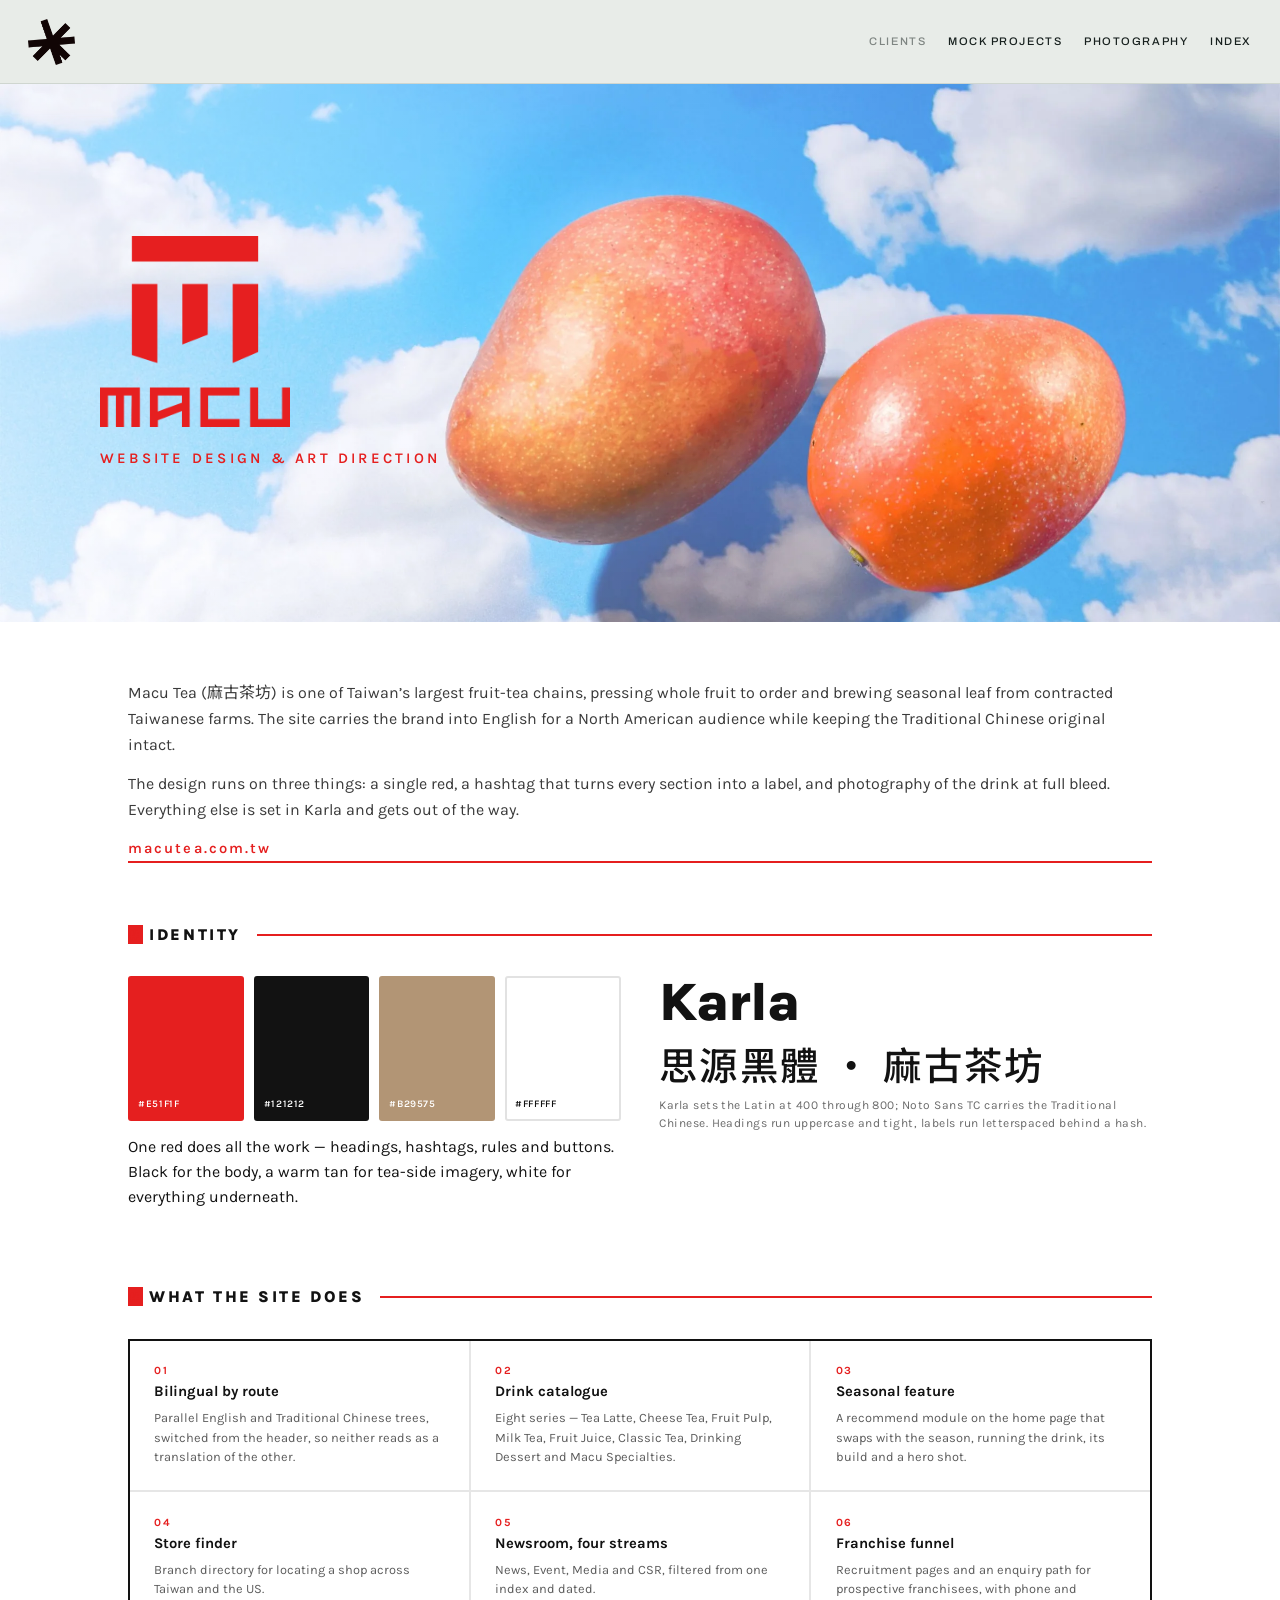
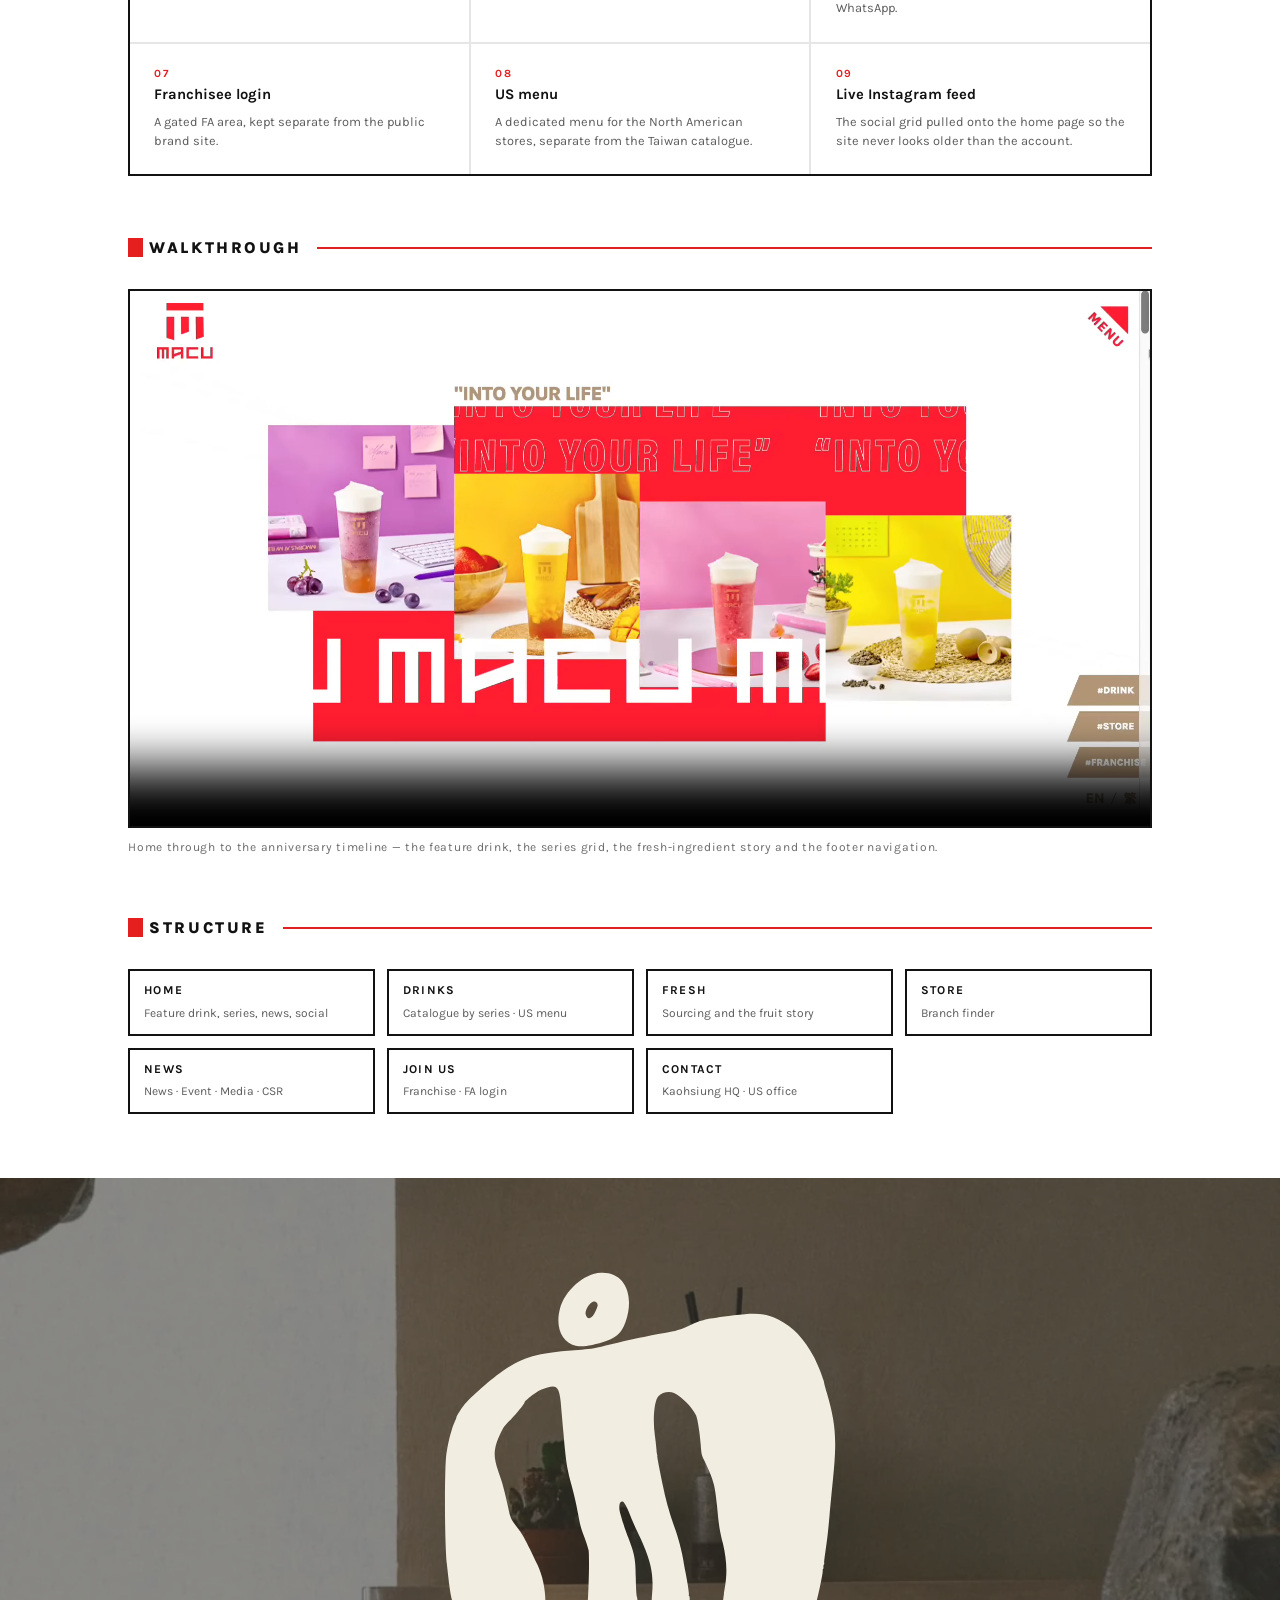
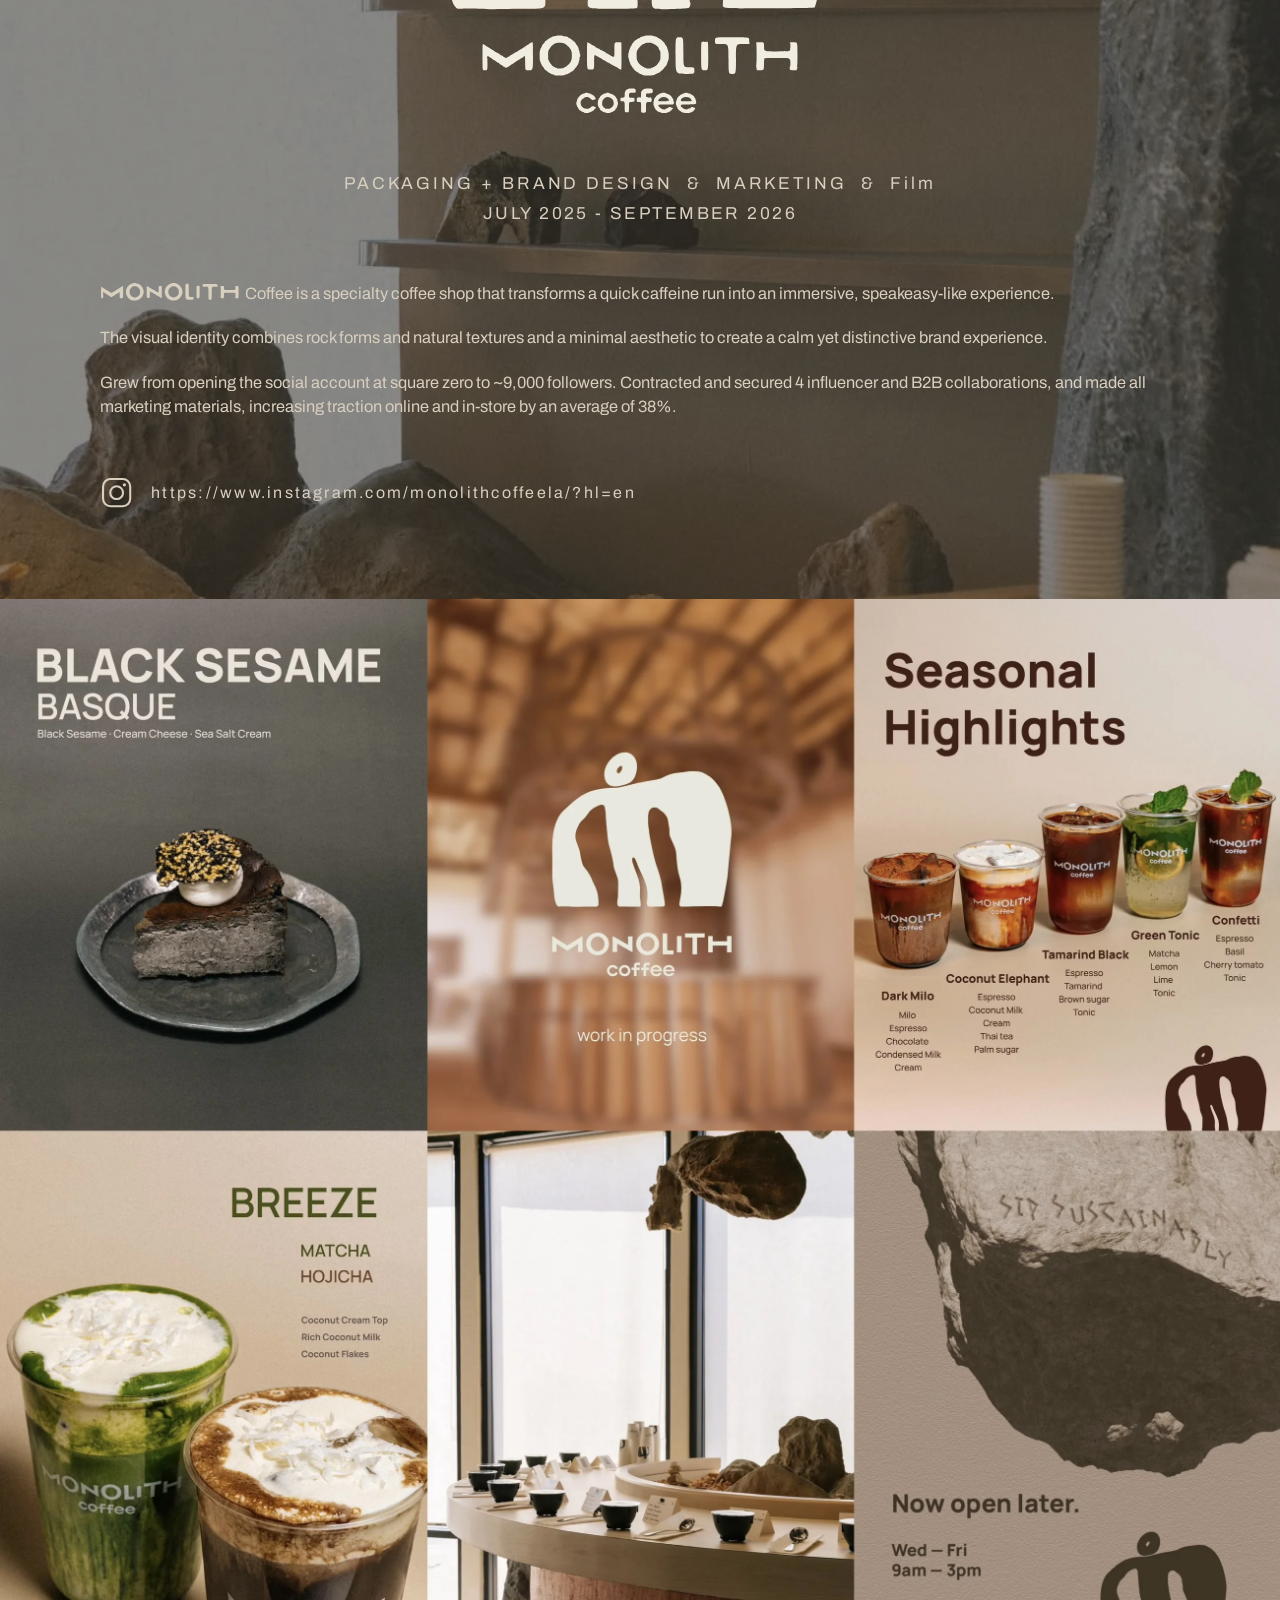
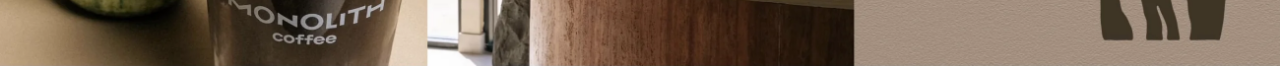
==== commit dabe9cbb: "Macu hero: mango sky photo, tagline removed Lockup sits left over clear sky and lines up with the co" ====
--- a/monolith.html
+++ b/monolith.html
@@ -64,14 +64,23 @@
 
 
 /* ================= MACU TEA ================= */
-.macu{background:#fff;color:var(--macu-ink);font-family:var(--karla);padding:clamp(54px,7vw,110px) 2.2vw clamp(40px,5vw,80px)}
+.macu{background:#fff;color:var(--macu-ink);font-family:var(--karla);padding:0 0 clamp(40px,5vw,80px)}
+.macu-in{padding:0 2.2vw}
+/* the campaign shot runs full bleed; the lockup sits on the sky above the fruit */
+.macu-hero{
+  position:relative;isolation:isolate;overflow:hidden;
+  min-height:clamp(300px,42vw,580px);display:grid;place-items:center;
+  padding:clamp(40px,6vw,86px) 2.2vw;margin-bottom:clamp(34px,4.6vw,76px);
+}
+/* the lockup keeps to the sky on the left and lines up with the copy below */
+.macu-hero-in{position:relative;width:100%;max-width:1080px;margin:0 auto}
+.macu-hero-bg{position:absolute;inset:0;width:100%;height:100%;object-fit:cover}
+.macu-hero-wash{position:absolute;inset:0;background:linear-gradient(100deg,rgba(255,255,255,.42),rgba(255,255,255,.10) 46%,rgba(255,255,255,0) 70%)}
 .macu-in{max-width:1080px;margin:0 auto}
-.macu-head{display:grid;justify-items:center;gap:clamp(22px,3vw,38px);text-align:center}
+.macu-head{position:relative;display:grid;justify-items:start;gap:clamp(14px,1.8vw,22px);text-align:left}
 .macu-logo{width:min(26vw,190px);height:auto}
 .macu-scope{font:600 clamp(11px,1.15vw,15px)/1.4 var(--karla);letter-spacing:.22em;color:var(--macu-red)}
-.macu-tag{margin:0;font:800 clamp(28px,5.4vw,74px)/.98 var(--karla);letter-spacing:-.02em;text-transform:uppercase}
-.macu-tag em{font-style:normal;color:var(--macu-red)}
-.macu-copy{margin:clamp(26px,3.4vw,46px) 0 0;display:grid;gap:14px}
+.macu-copy{margin:0;display:grid;gap:14px}
 .macu-copy p{margin:0;font:400 clamp(14px,1.25vw,17px)/1.6 var(--karla);color:#3a3a3a}
 .macu-link{display:inline-block;margin-top:6px;font:600 clamp(12px,1.15vw,15px)/1 var(--karla);letter-spacing:.14em;color:var(--macu-red);border-bottom:2px solid var(--macu-red);padding-bottom:4px}
 
@@ -112,6 +121,12 @@
   .macu-map{grid-template-columns:repeat(2,1fr)}
   .macu-fn{grid-template-columns:1fr 1fr}
 }
+@media(max-width:620px){
+  /* keep the lockup clear of the fruit on a narrow screen */
+  .macu-hero-bg{object-position:32% center}
+  .macu-hero-wash{background:linear-gradient(100deg,rgba(255,255,255,.6),rgba(255,255,255,.18) 58%,rgba(255,255,255,0) 82%)}
+  .macu-scope{max-width:15ch;line-height:1.6;letter-spacing:.16em}
+}
 @media(max-width:560px){
   .macu-fn{grid-template-columns:1fr}
   .sw-row{grid-template-columns:repeat(2,1fr)}
@@ -145,13 +160,18 @@
 
 <main>
   <section class="macu">
+    <div class="macu-hero">
+      <img class="macu-hero-bg" src="work/macu-hero.webp" alt="" aria-hidden="true" decoding="async">
+      <div class="macu-hero-wash" aria-hidden="true"></div>
+      <div class="macu-hero-in">
+        <div class="macu-head">
+          <img class="macu-logo" src="work/macu-logo.webp" alt="Macu Tea">
+          <div class="macu-scope">WEBSITE DESIGN &amp; ART DIRECTION</div>
+        </div>
+      </div>
+    </div>
+
     <div class="macu-in">
-
-      <div class="macu-head">
-        <img class="macu-logo" src="work/macu-logo.webp" alt="Macu Tea">
-        <div class="macu-scope">WEBSITE DESIGN &amp; ART DIRECTION</div>
-        <h2 class="macu-tag">Fruit <em>your</em> life</h2>
-      </div>
 
       <div class="macu-copy">
         <p>Macu Tea (麻古茶坊) is one of Taiwan&rsquo;s largest fruit-tea chains, pressing whole fruit to order and brewing seasonal leaf from contracted Taiwanese farms. The site carries the brand into English for a North American audience while keeping the Traditional Chinese original intact.</p>
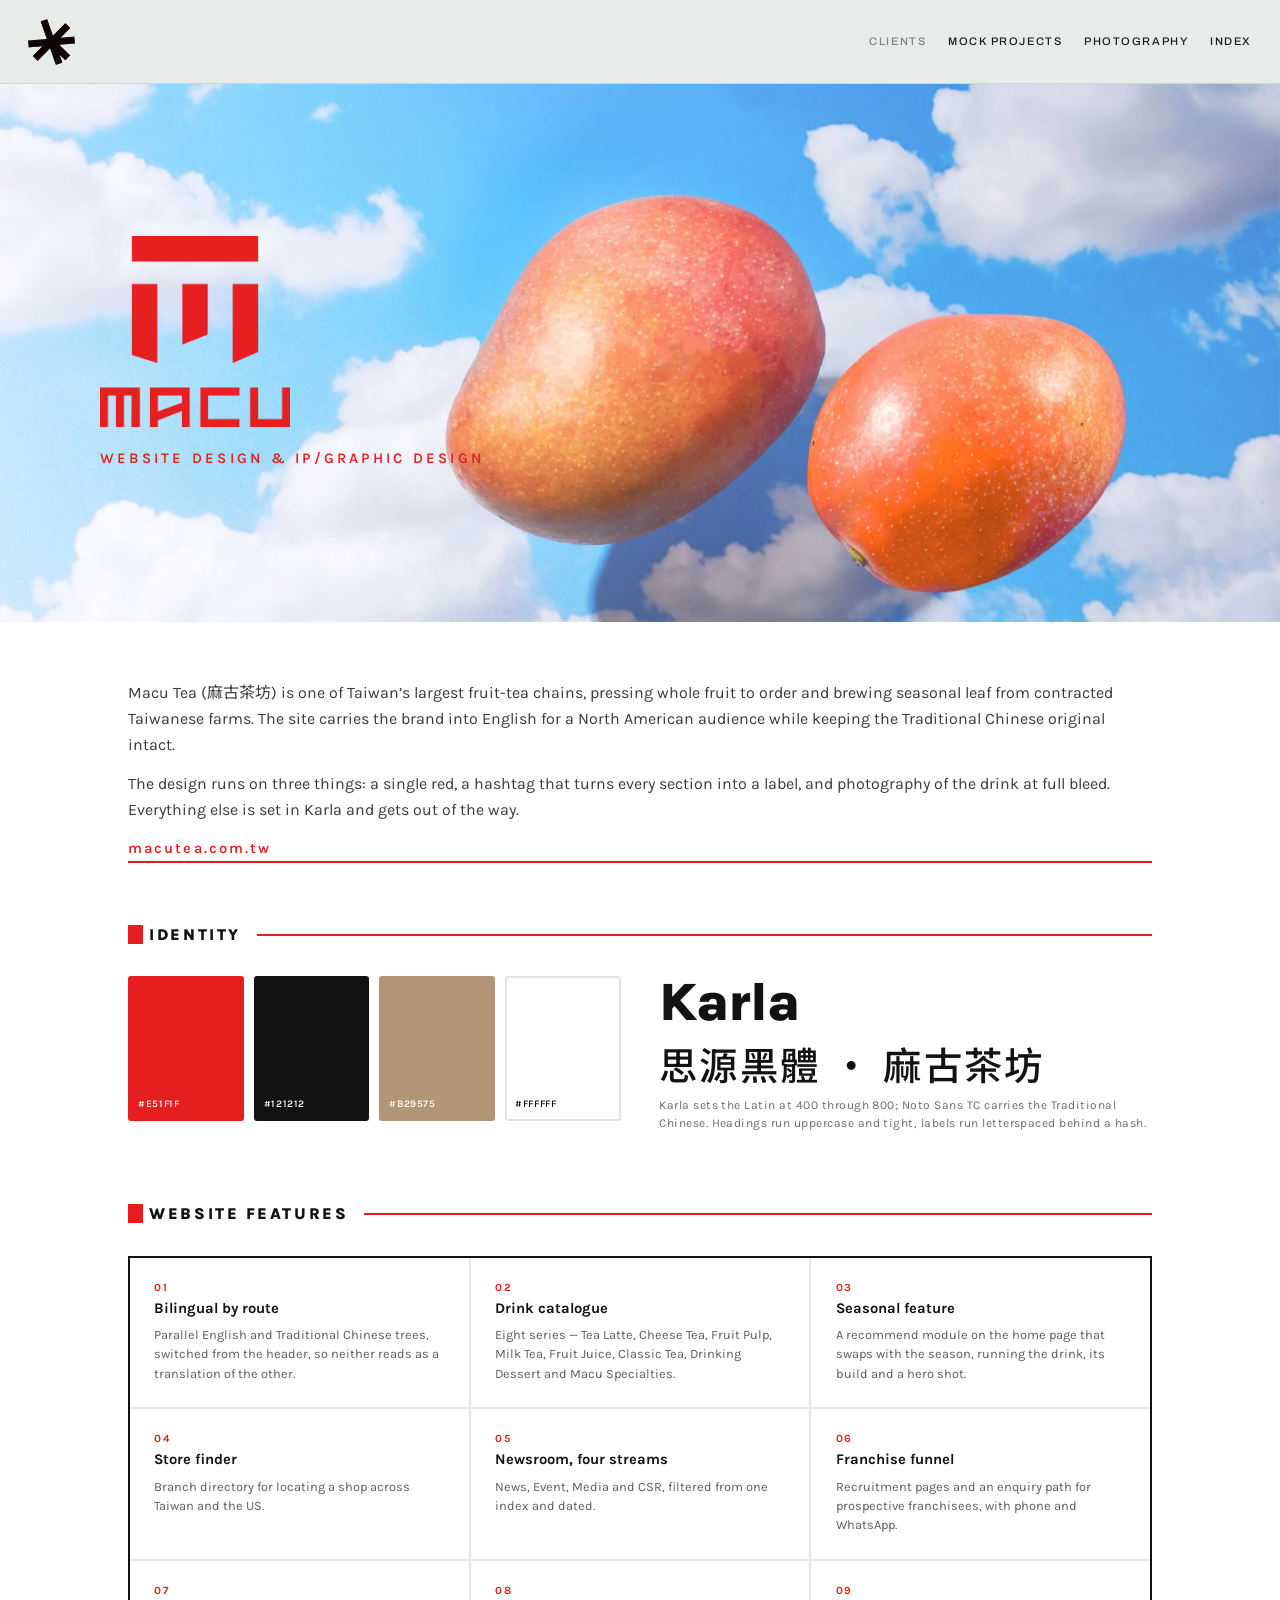
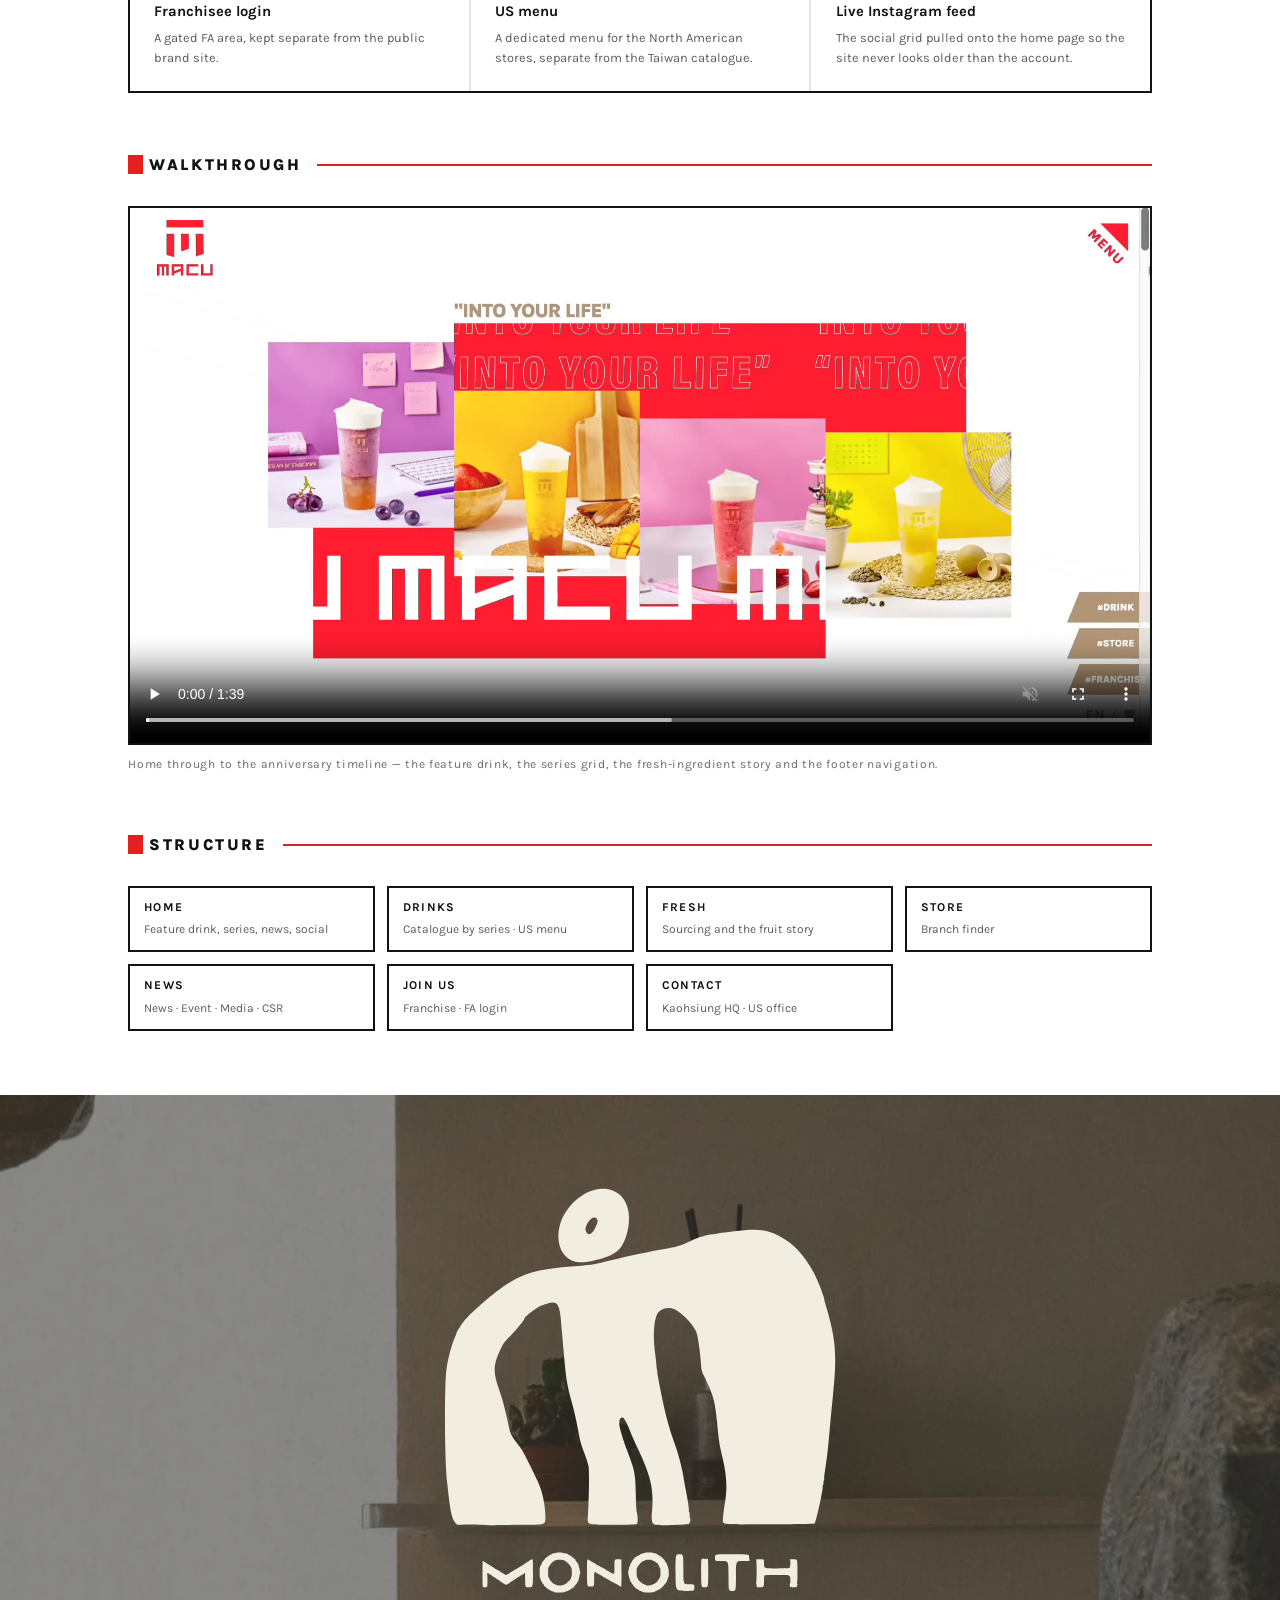
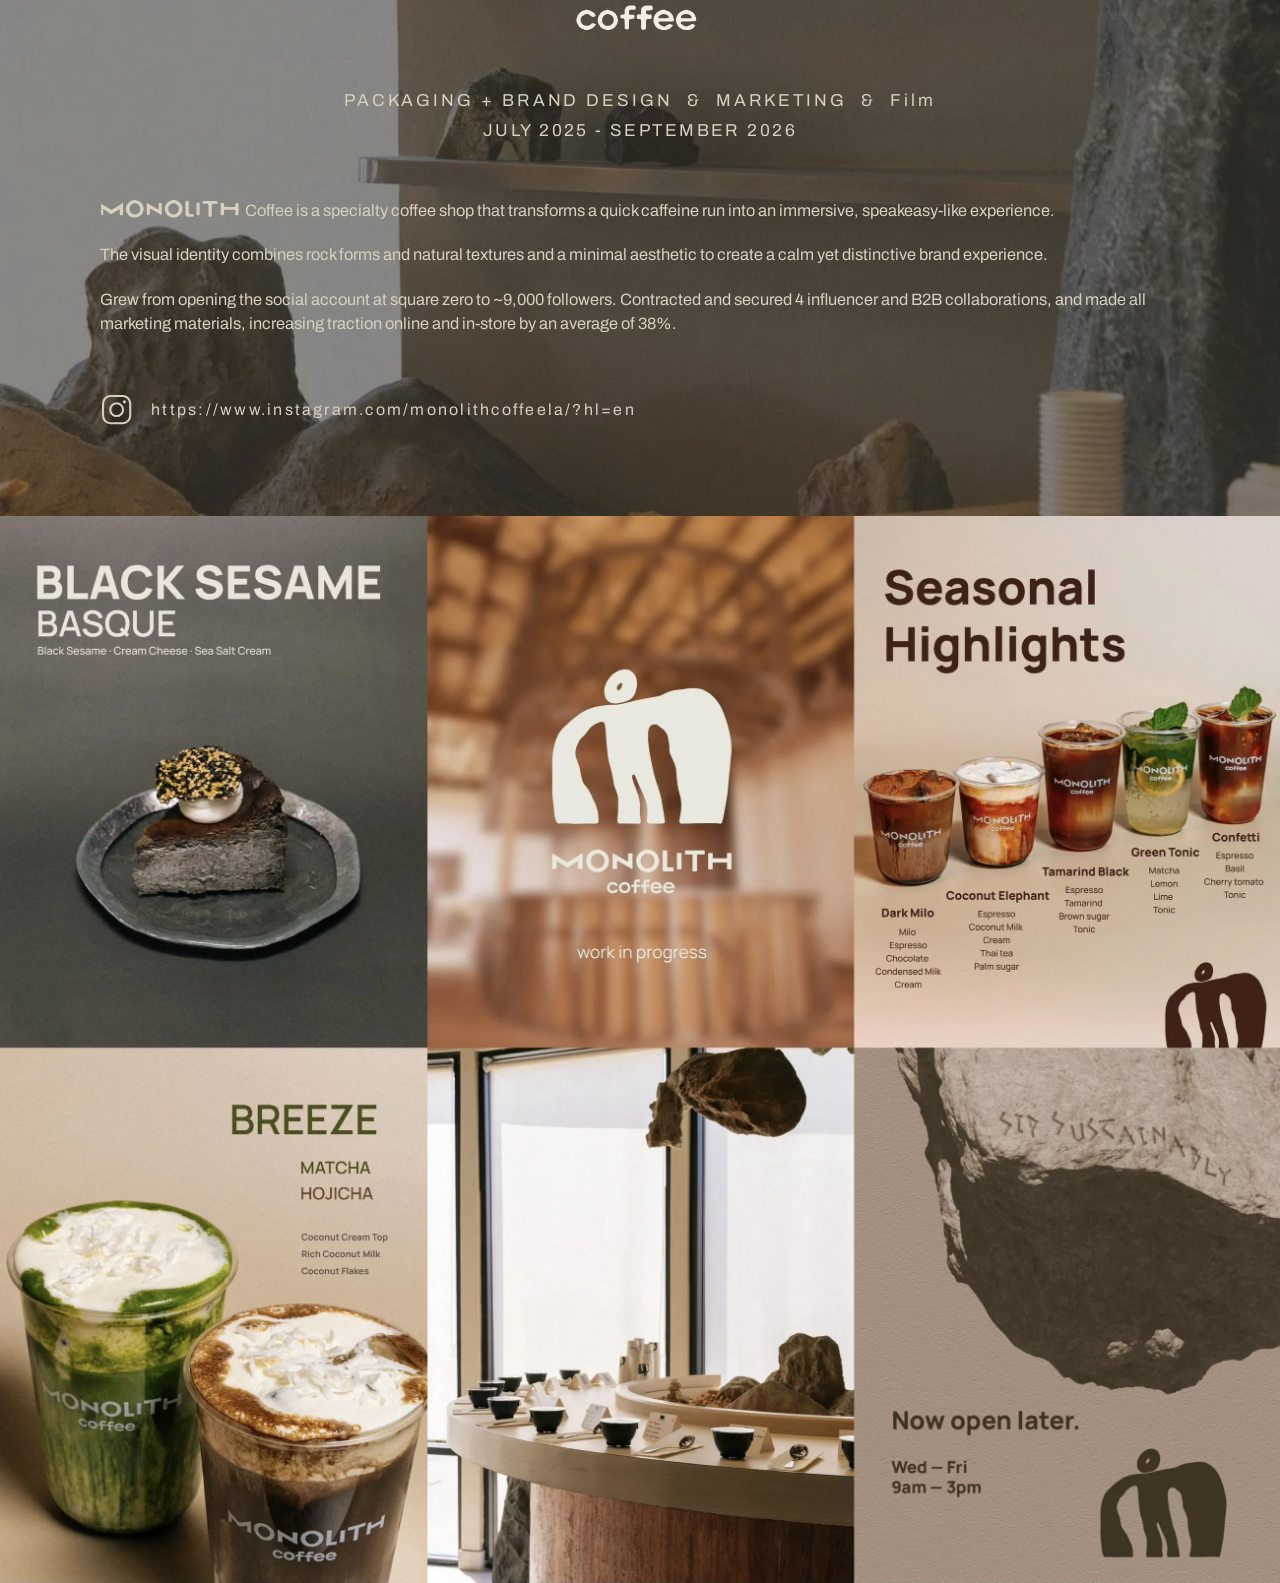
==== commit 3ecc0601: "Macu copy edits: drop the palette note, rename the feature heading, update the scope line Co-Authore" ====
--- a/monolith.html
+++ b/monolith.html
@@ -166,7 +166,7 @@
       <div class="macu-hero-in">
         <div class="macu-head">
           <img class="macu-logo" src="work/macu-logo.webp" alt="Macu Tea">
-          <div class="macu-scope">WEBSITE DESIGN &amp; ART DIRECTION</div>
+          <div class="macu-scope">WEBSITE DESIGN &amp; IP/GRAPHIC DESIGN</div>
         </div>
       </div>
     </div>
@@ -188,7 +188,6 @@
             <div style="background:#B29575;color:#fff">#B29575</div>
             <div style="background:#fff;color:#121212;box-shadow:inset 0 0 0 2px #e2e2e2">#FFFFFF</div>
           </div>
-          <p class="type-spec note" style="margin-top:14px">One red does all the work — headings, hashtags, rules and buttons. Black for the body, a warm tan for tea-side imagery, white for everything underneath.</p>
         </div>
         <div class="type-spec">
           <p class="big">Karla</p>
@@ -197,7 +196,7 @@
         </div>
       </div>
 
-      <div class="macu-rule"><h3><span class="hash">#</span>&nbsp;What the site does</h3><span></span></div>
+      <div class="macu-rule"><h3><span class="hash">#</span>&nbsp;Website features</h3><span></span></div>
       <div class="macu-fn">
         <div class="fn"><i>01</i><b>Bilingual by route</b><span>Parallel English and Traditional Chinese trees, switched from the header, so neither reads as a translation of the other.</span></div>
         <div class="fn"><i>02</i><b>Drink catalogue</b><span>Eight series — Tea Latte, Cheese Tea, Fruit Pulp, Milk Tea, Fruit Juice, Classic Tea, Drinking Dessert and Macu Specialties.</span></div>
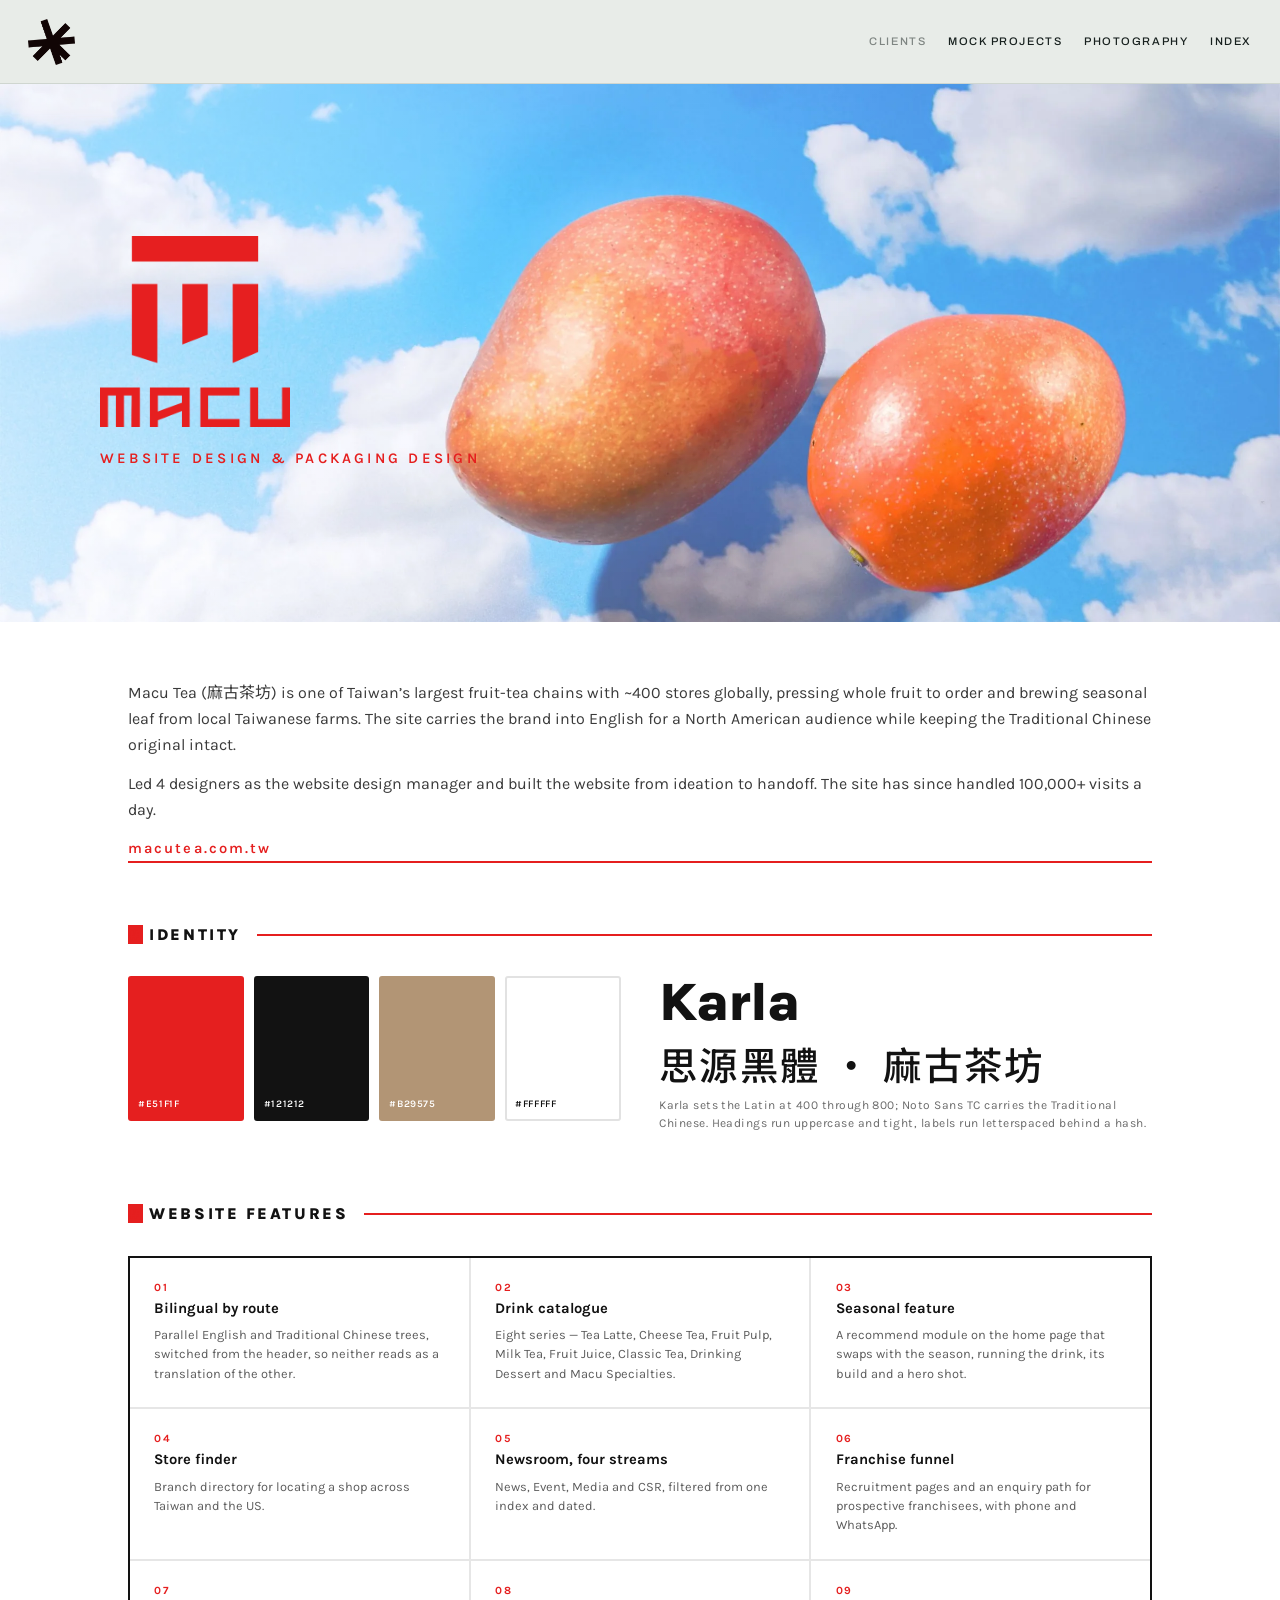
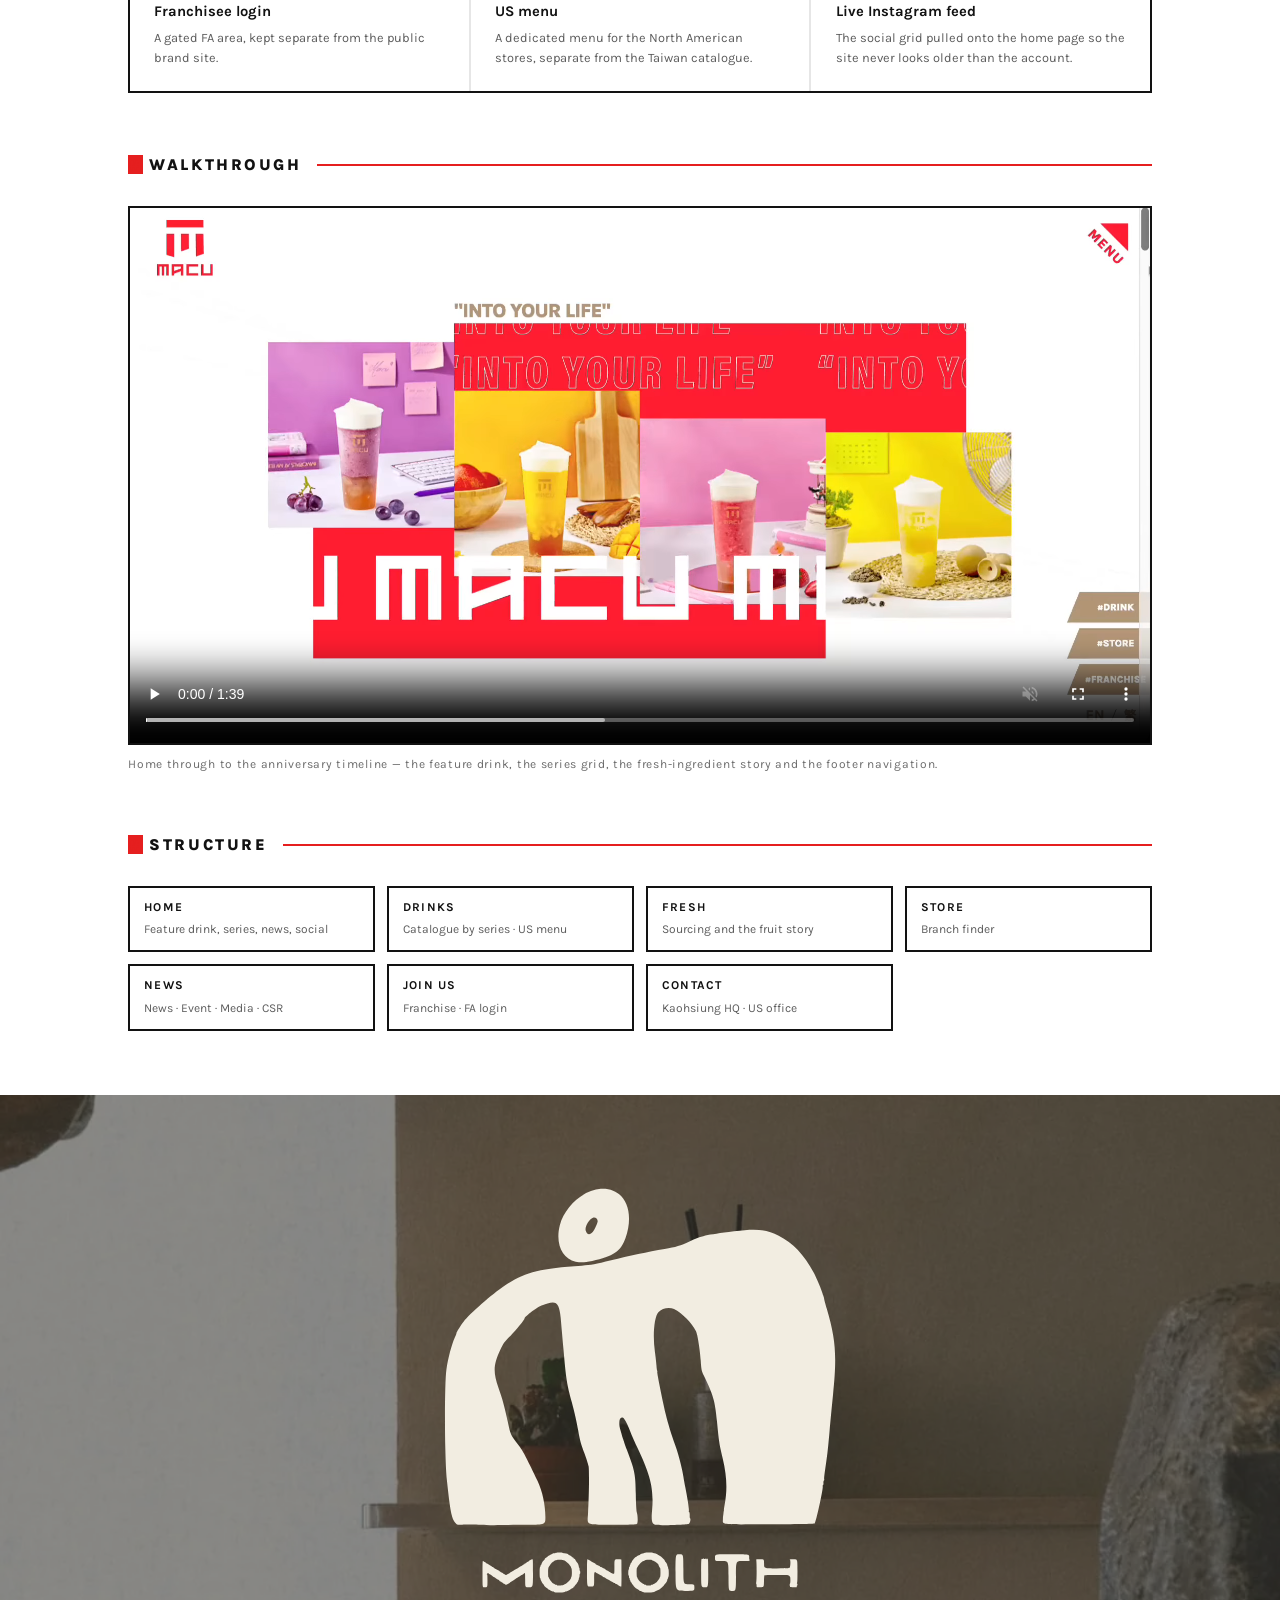
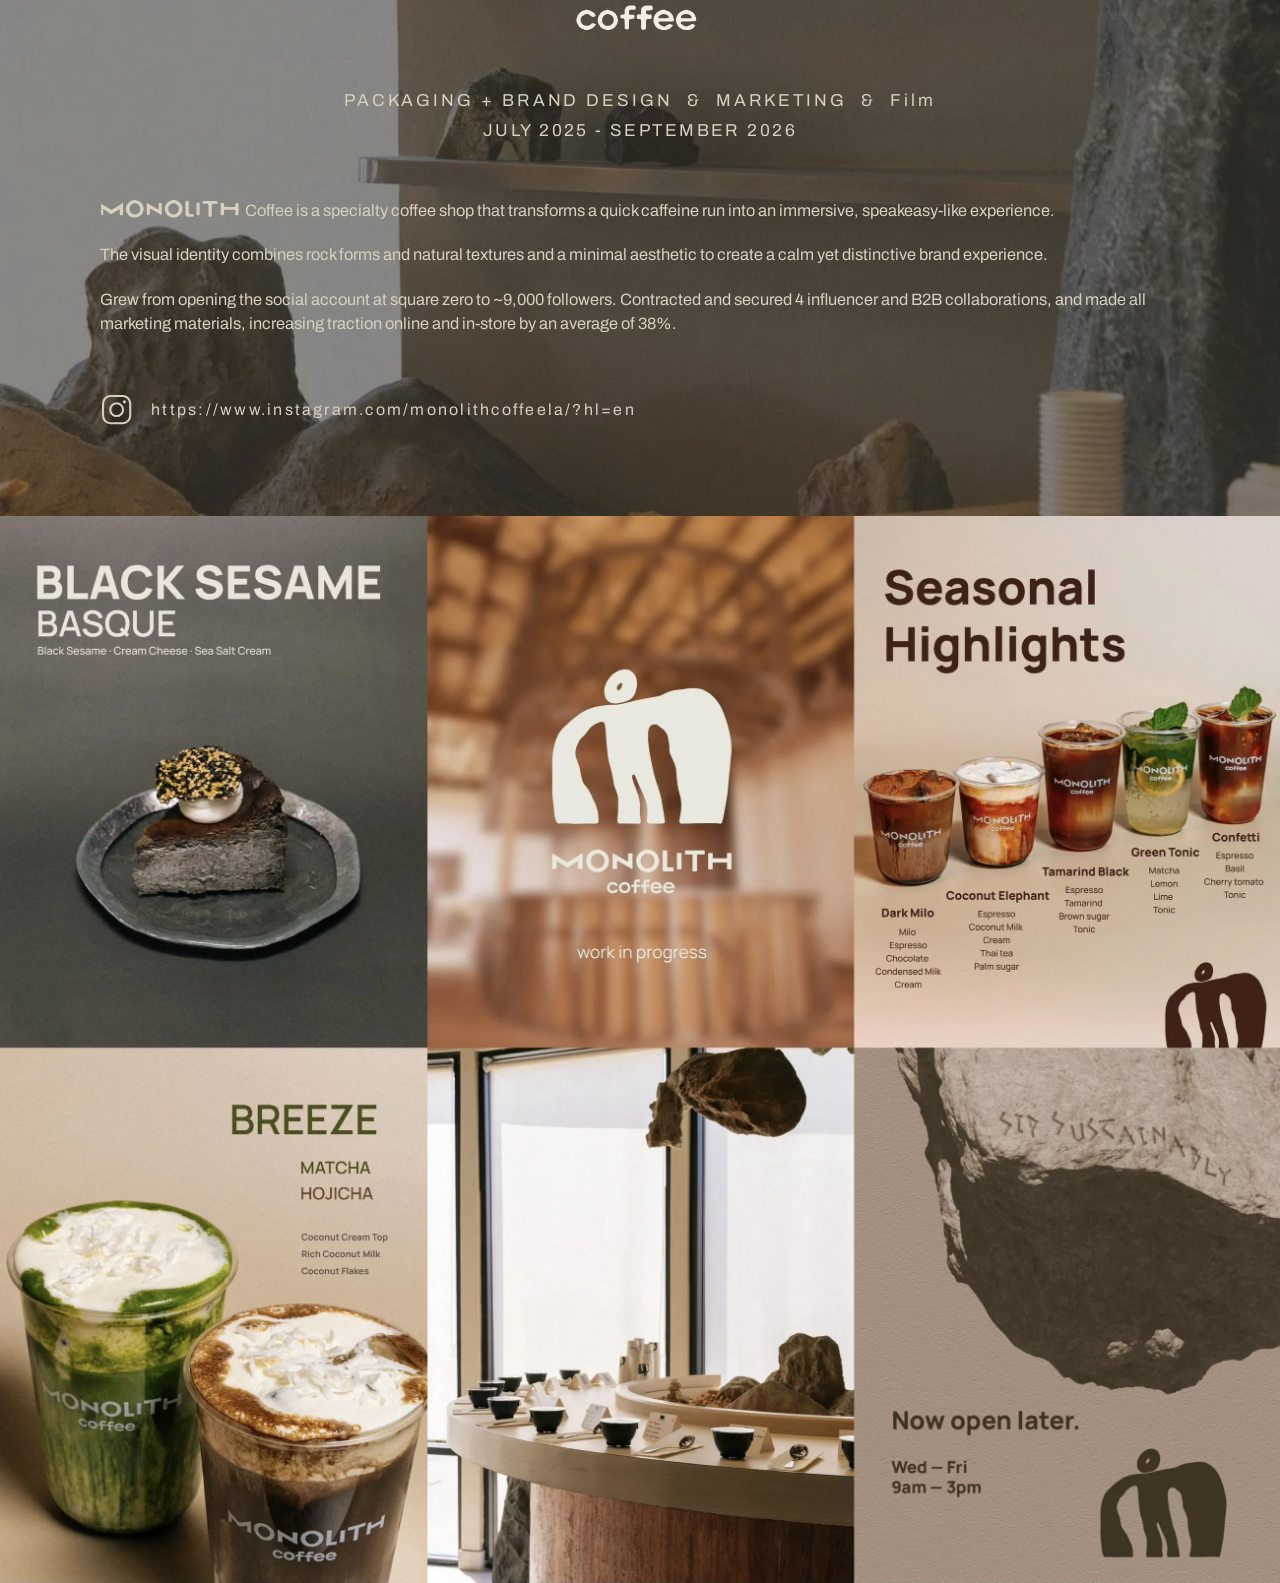
==== commit 5497d64a: "Macu: scope line, role and result copy Co-Authored-By: Claude Opus 5 <noreply@anthropic.com> Claude-" ====
--- a/monolith.html
+++ b/monolith.html
@@ -166,7 +166,7 @@
       <div class="macu-hero-in">
         <div class="macu-head">
           <img class="macu-logo" src="work/macu-logo.webp" alt="Macu Tea">
-          <div class="macu-scope">WEBSITE DESIGN &amp; IP/GRAPHIC DESIGN</div>
+          <div class="macu-scope">WEBSITE DESIGN &amp; PACKAGING DESIGN</div>
         </div>
       </div>
     </div>
@@ -174,8 +174,8 @@
     <div class="macu-in">
 
       <div class="macu-copy">
-        <p>Macu Tea (麻古茶坊) is one of Taiwan&rsquo;s largest fruit-tea chains, pressing whole fruit to order and brewing seasonal leaf from contracted Taiwanese farms. The site carries the brand into English for a North American audience while keeping the Traditional Chinese original intact.</p>
-        <p>The design runs on three things: a single red, a hashtag that turns every section into a label, and photography of the drink at full bleed. Everything else is set in Karla and gets out of the way.</p>
+        <p>Macu Tea (麻古茶坊) is one of Taiwan&rsquo;s largest fruit-tea chains with ~400 stores globally, pressing whole fruit to order and brewing seasonal leaf from local Taiwanese farms. The site carries the brand into English for a North American audience while keeping the Traditional Chinese original intact.</p>
+        <p>Led 4 designers as the website design manager and built the website from ideation to handoff. The site has since handled 100,000+ visits a day.</p>
         <a class="macu-link" href="https://www.macutea.com.tw/en/" target="_blank" rel="noopener">macutea.com.tw</a>
       </div>
 
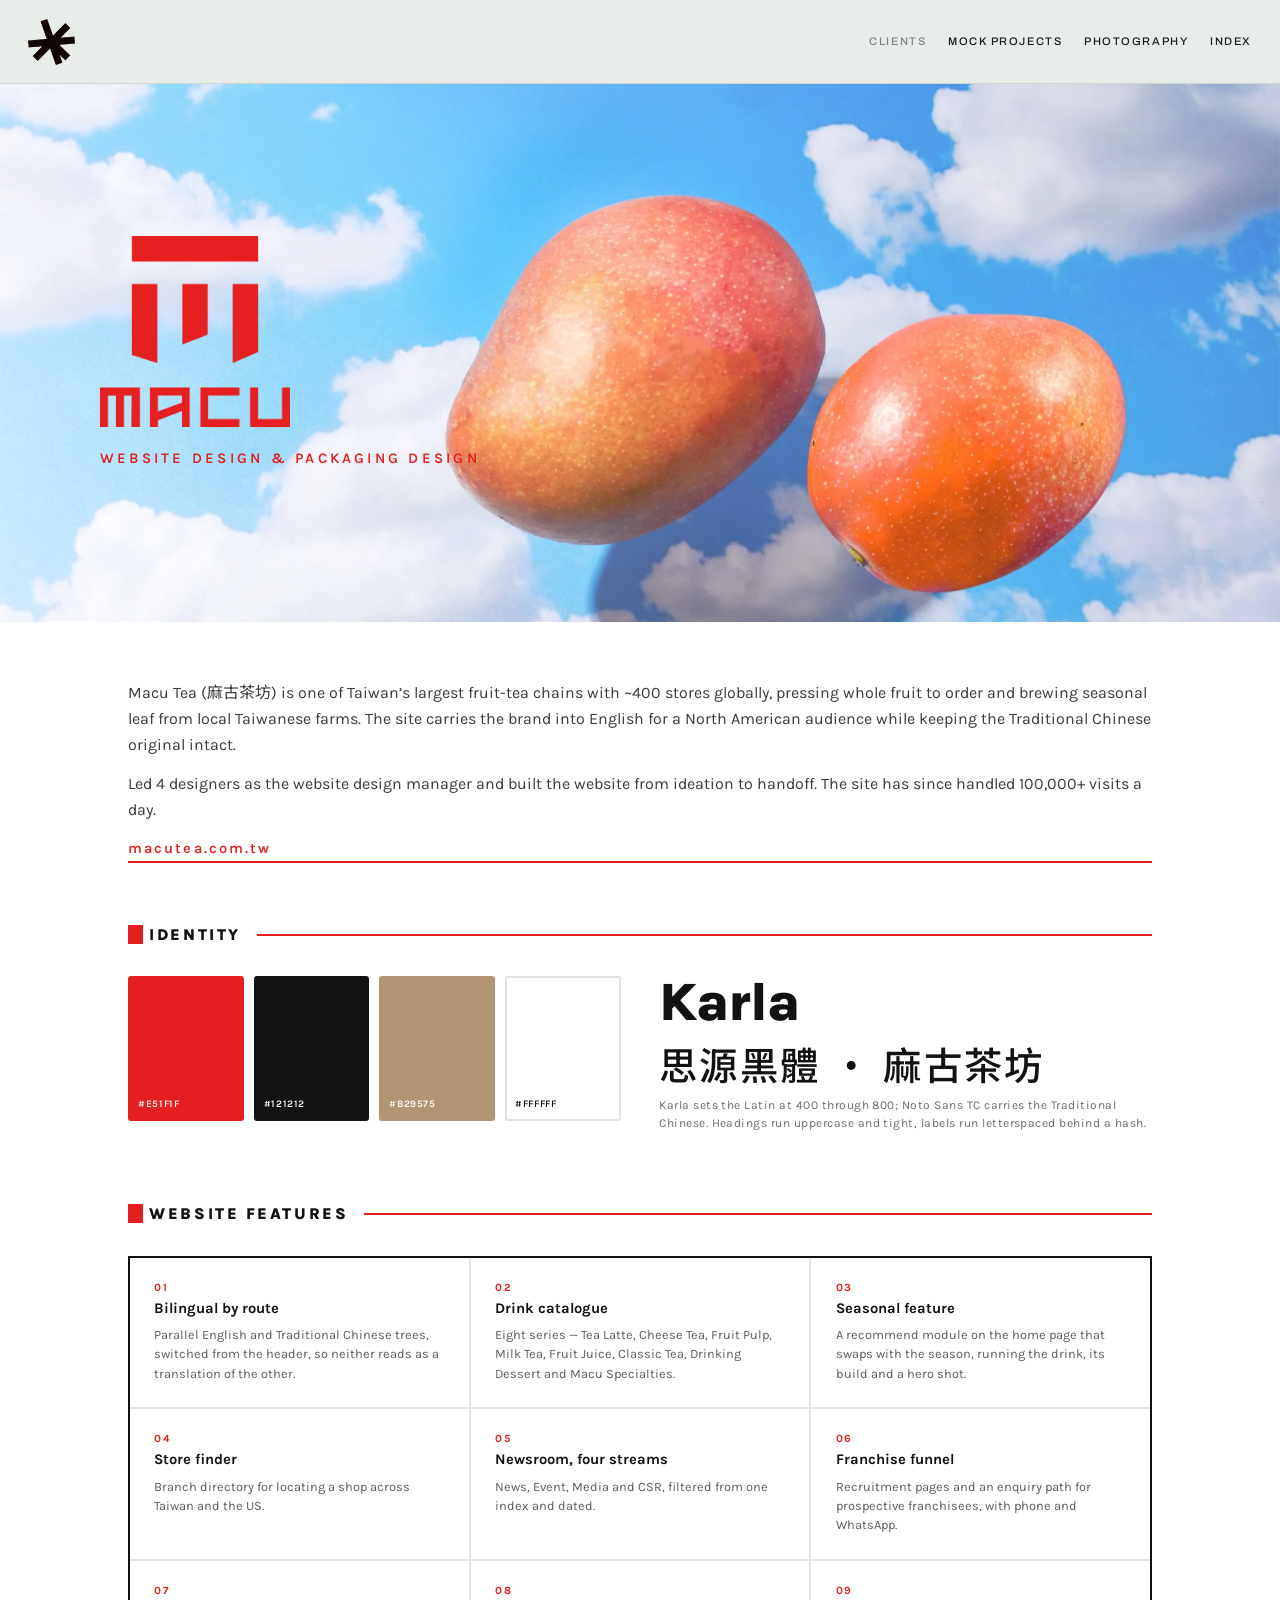
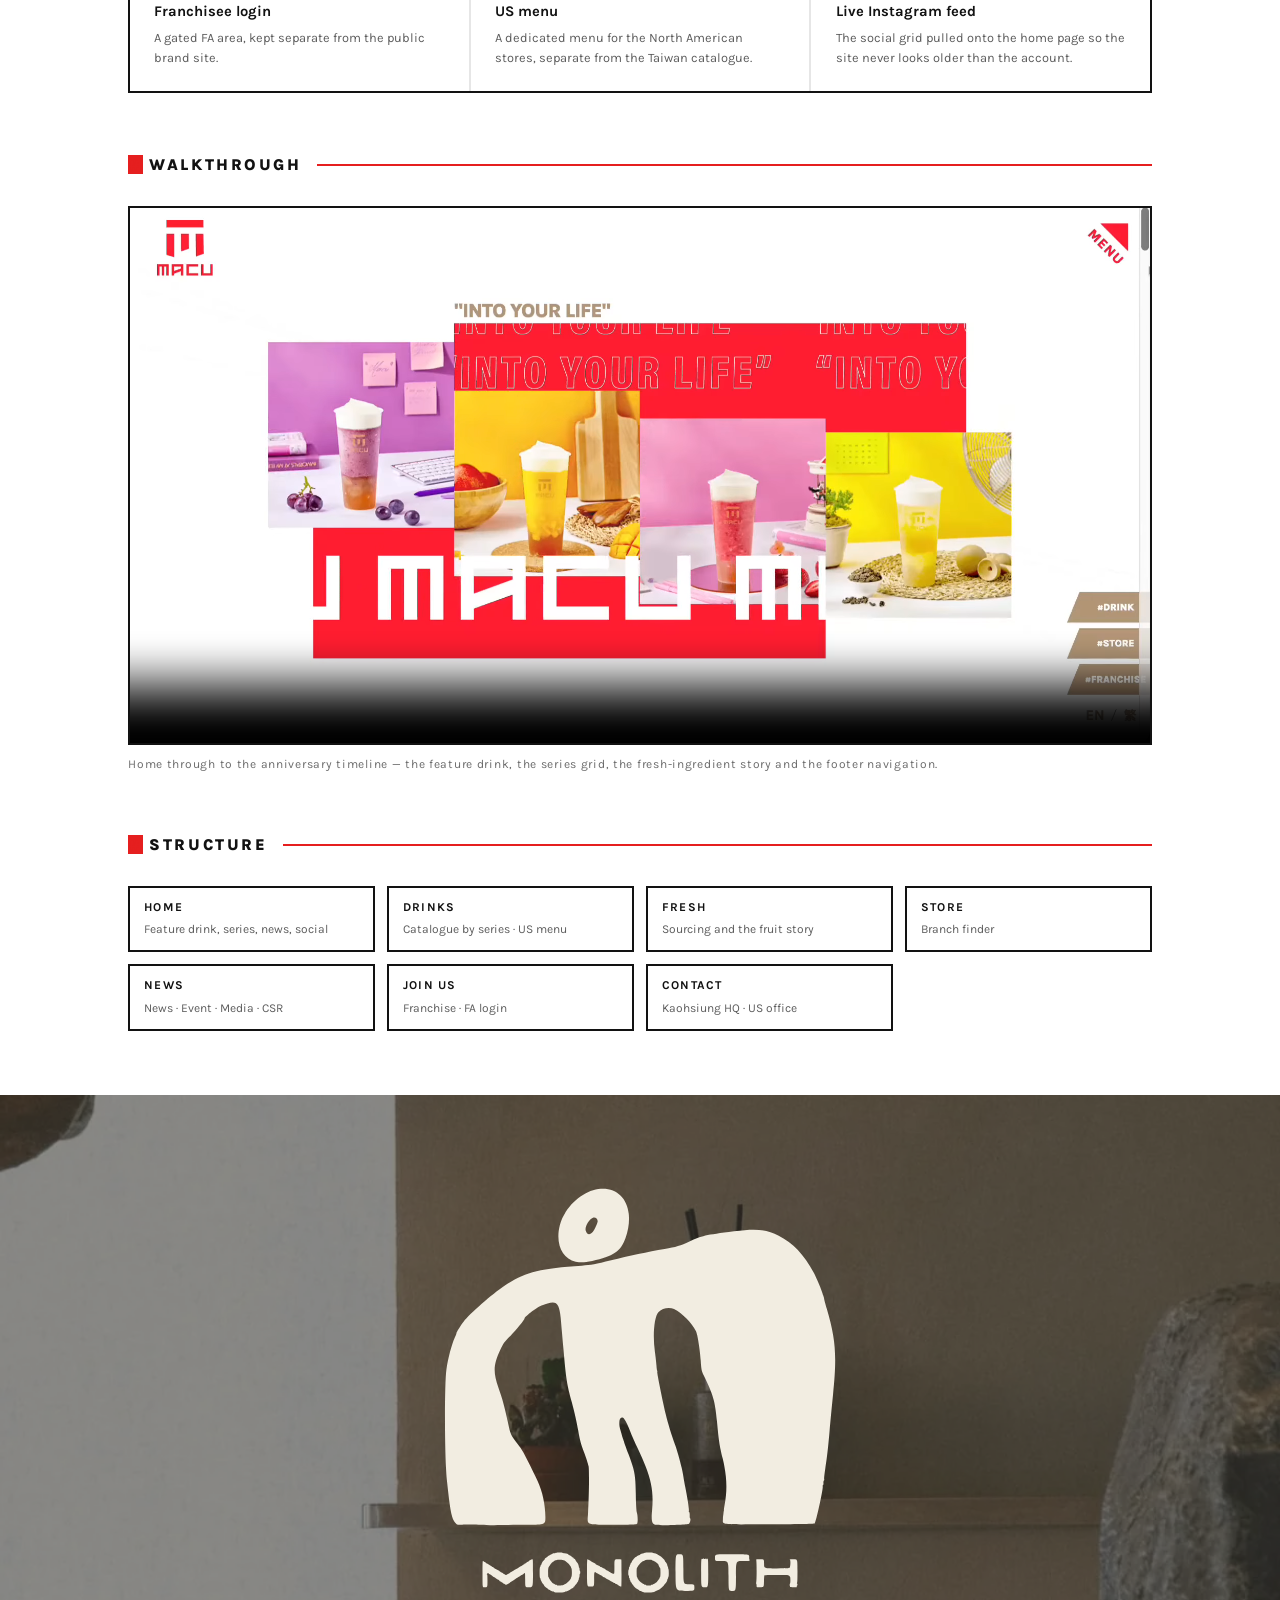
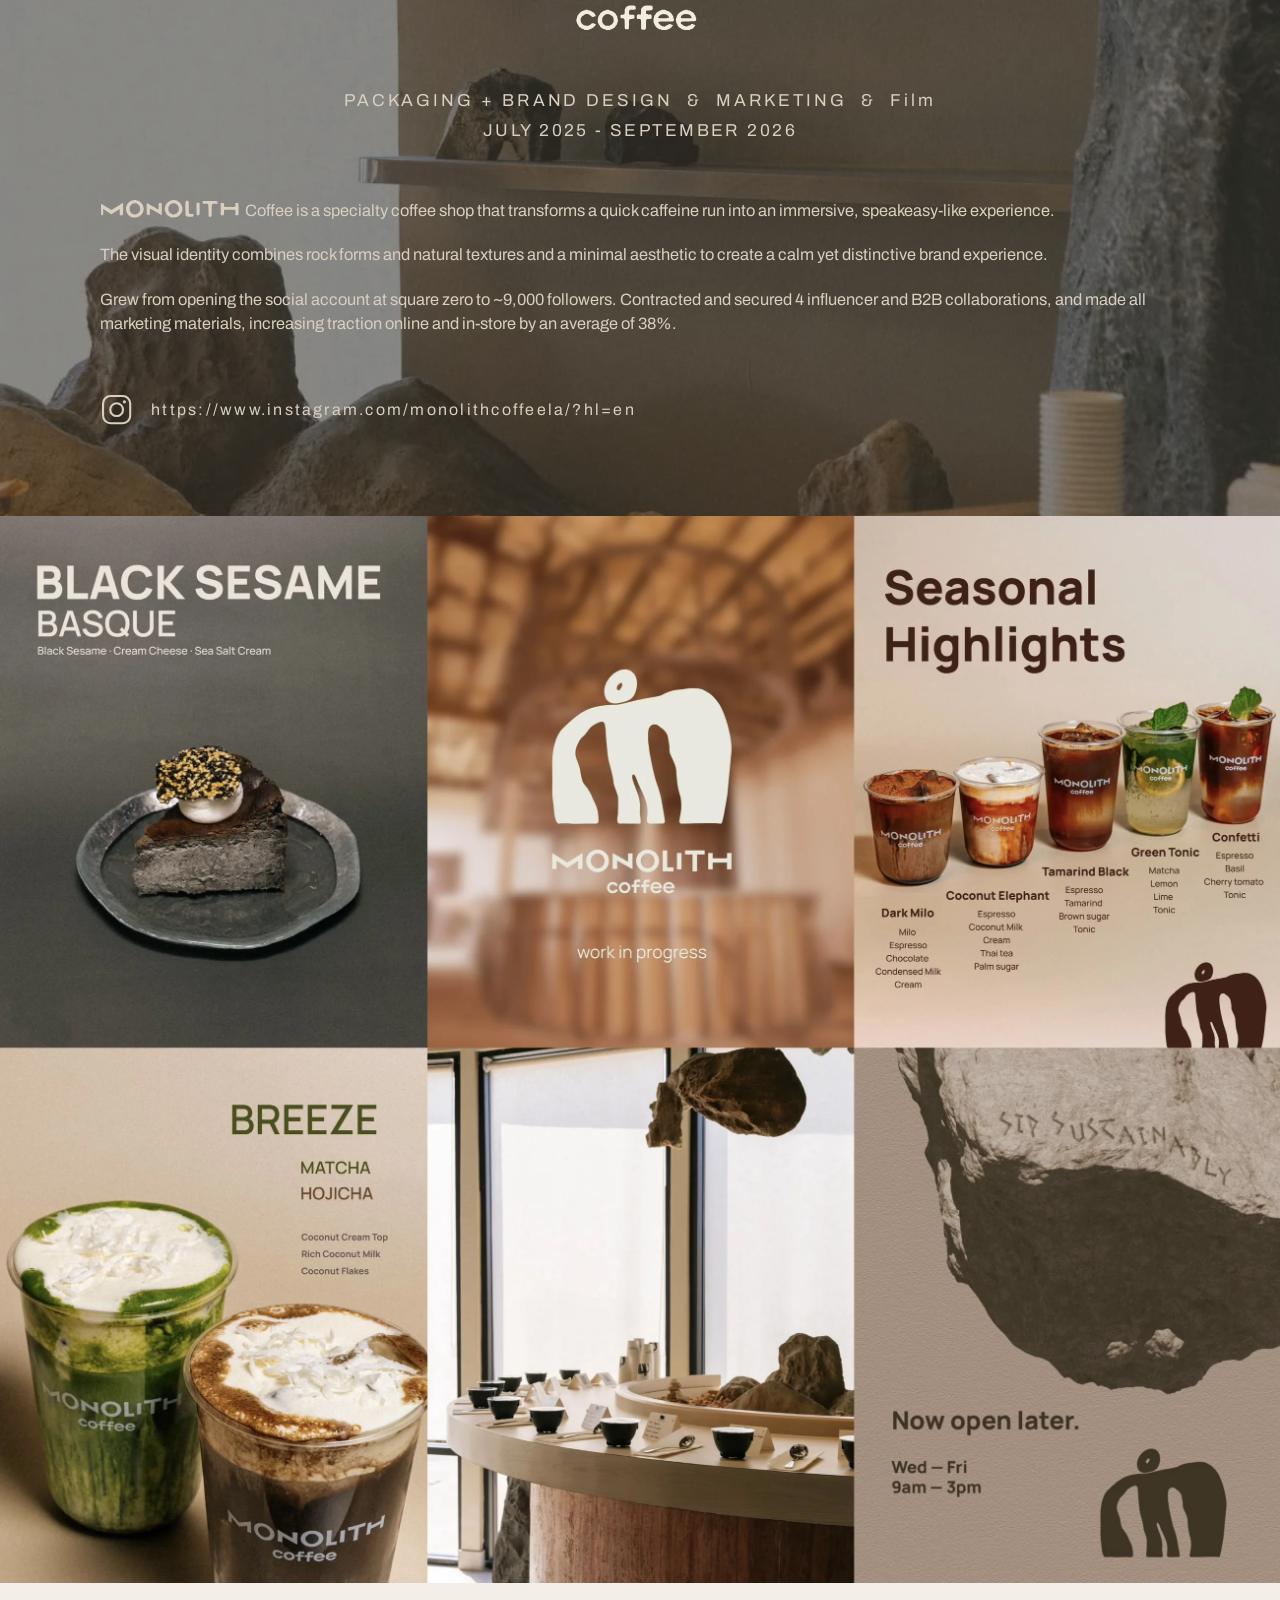
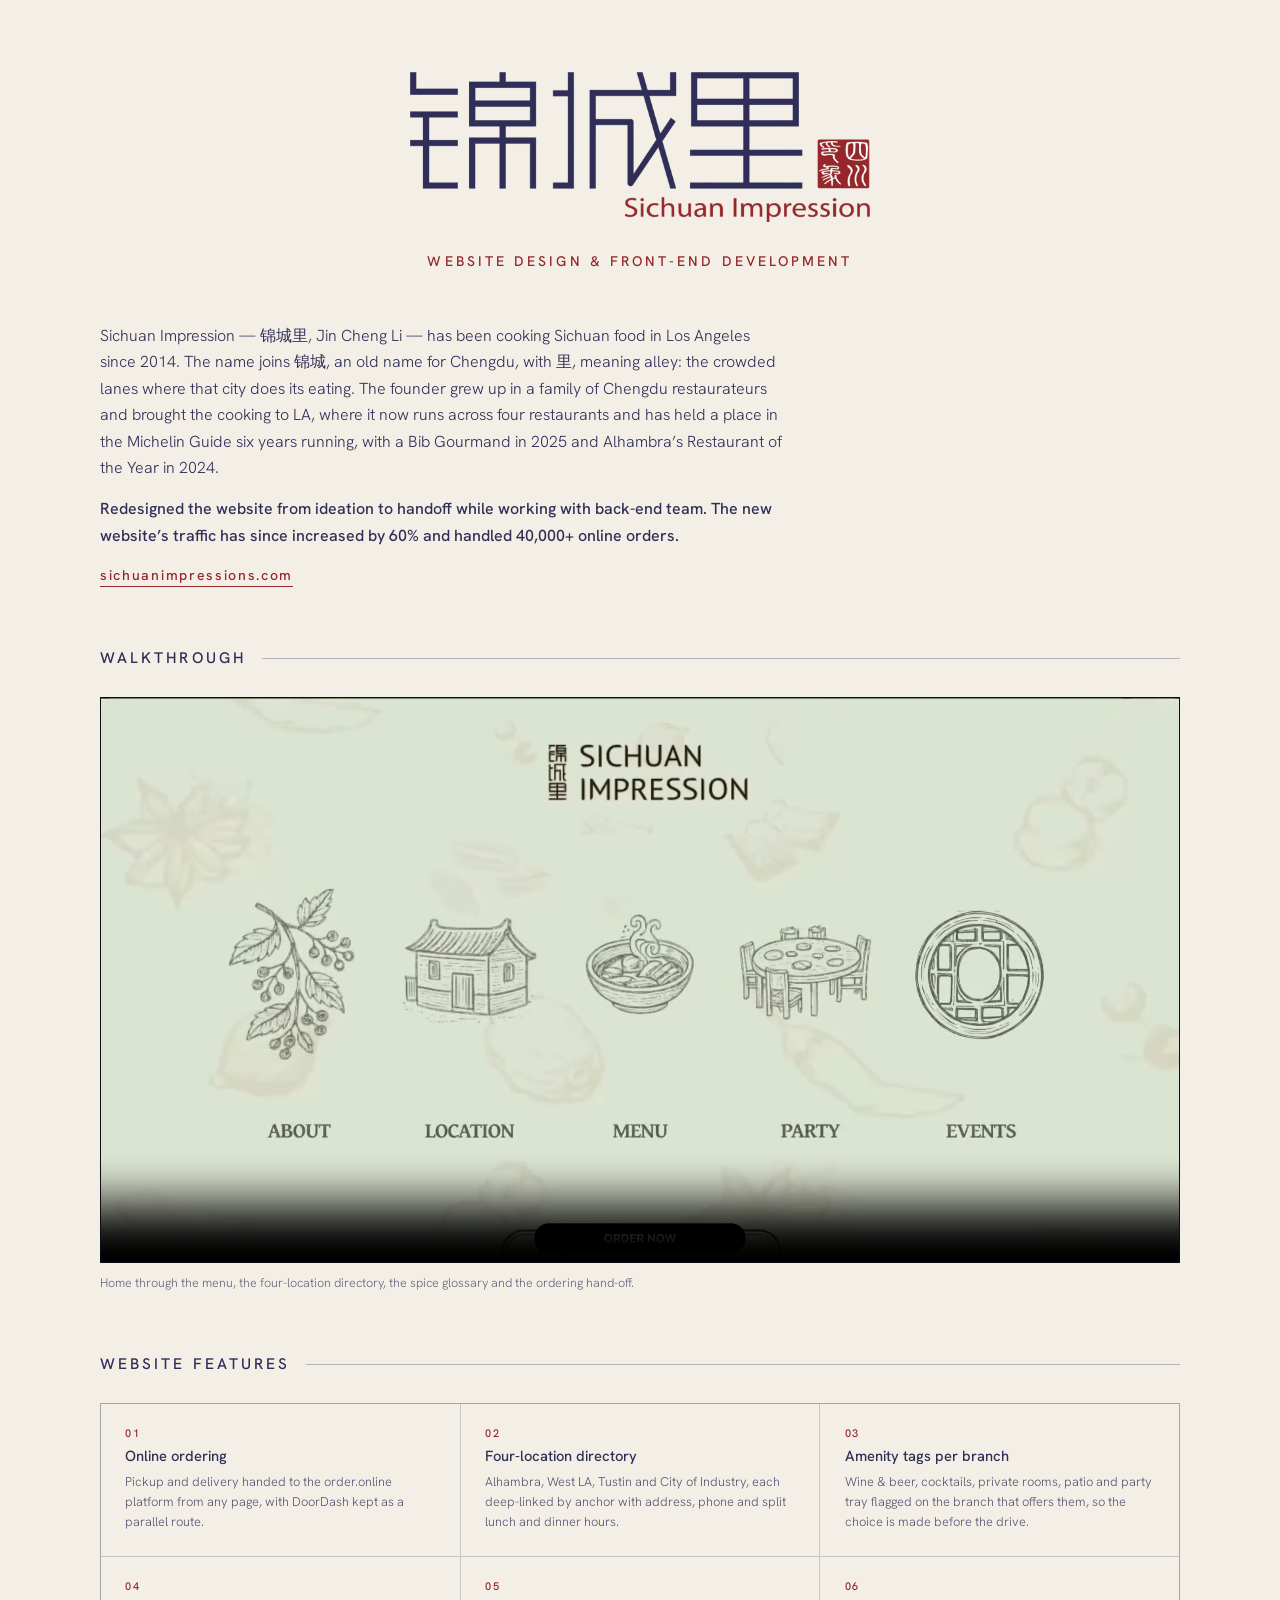
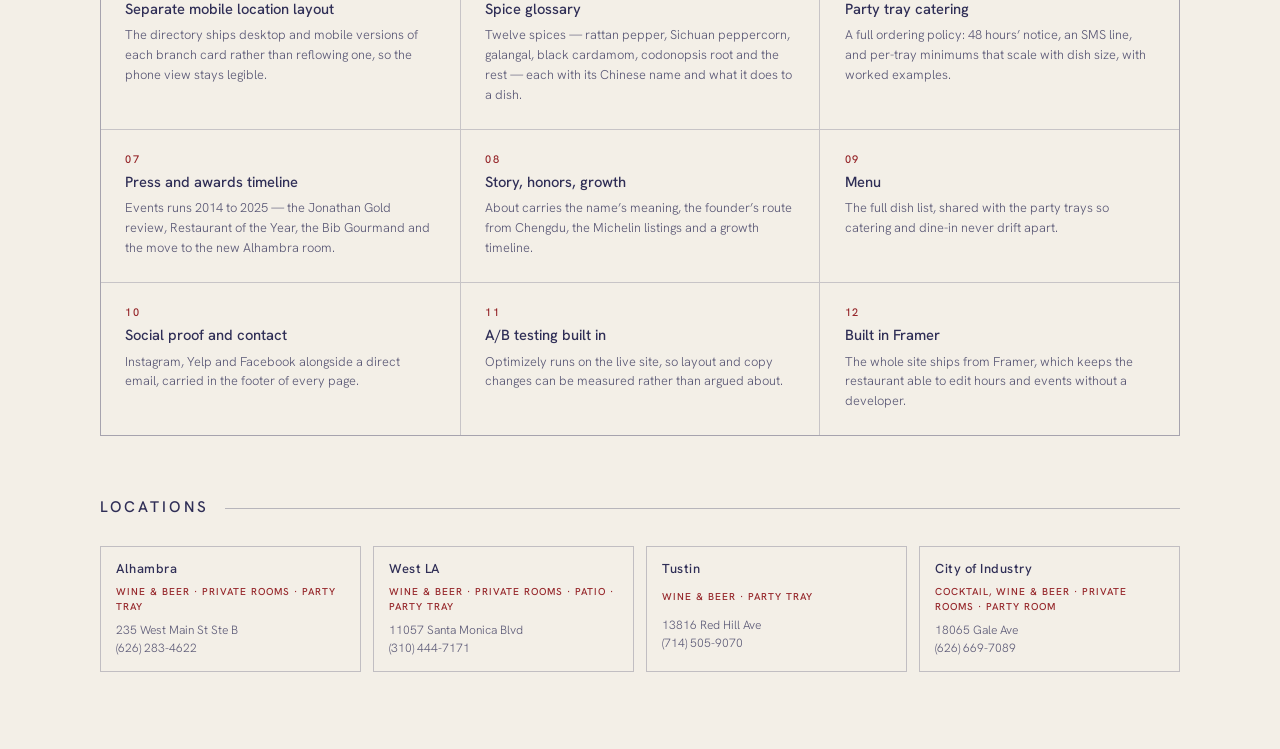
==== commit 3f91cef4: "Add Sichuan Impression section below Monolith Brand story, role and result, a cropped site walkthrou" ====
--- a/monolith.html
+++ b/monolith.html
@@ -7,7 +7,7 @@
 <meta name="description" content="Client work by Keyun Xiao: website design for Macu Tea, and packaging, brand design, marketing and film for Monolith Coffee.">
 <link rel="preconnect" href="https://fonts.googleapis.com">
 <link rel="preconnect" href="https://fonts.gstatic.com" crossorigin>
-<link href="https://fonts.googleapis.com/css2?family=Archivo:wght@300;400;500;600;700&family=Karla:wght@300;400;500;600;700;800&family=Noto+Sans+TC:wght@400;500;700&display=swap" rel="stylesheet">
+<link href="https://fonts.googleapis.com/css2?family=Archivo:wght@300;400;500;600;700&family=Karla:wght@300;400;500;600;700;800&family=Hanken+Grotesk:wght@300;400;500;600;700&family=Noto+Sans+TC:wght@400;500;700&display=swap" rel="stylesheet">
 <style>
 :root{
   --sand:#d9cfbf;        /* every word on this page */
@@ -21,6 +21,12 @@
   --macu-ink:#121212;
   --macu-tan:#B29575;
   --karla:'Karla','Noto Sans TC',Helvetica,Arial,sans-serif;
+  /* Sichuan Impression: navy and seal red off the logo. Basic Sans is a
+     licensed face, so Hanken Grotesk Light stands in until it is self-hosted */
+  --si-navy:#2F2E56;
+  --si-red:#96272B;
+  --si-sand:#F3EFE7;
+  --basic:'Basic Sans','Hanken Grotesk',-apple-system,'Segoe UI',Helvetica,Arial,sans-serif;
 }
 *{box-sizing:border-box}
 body{margin:0;background:var(--veil);color:var(--sand);font:400 16px/1.55 var(--sans);-webkit-font-smoothing:antialiased;overflow-x:hidden}
@@ -130,6 +136,47 @@
 @media(max-width:560px){
   .macu-fn{grid-template-columns:1fr}
   .sw-row{grid-template-columns:repeat(2,1fr)}
+}
+
+
+/* ================= SICHUAN IMPRESSION ================= */
+.si{background:var(--si-sand);color:var(--si-navy);font-family:var(--basic);font-weight:300;padding:clamp(54px,7vw,106px) 2.2vw clamp(48px,6vw,96px)}
+.si-in{max-width:1080px;margin:0 auto}
+.si-head{display:grid;justify-items:center;gap:clamp(18px,2.4vw,30px);text-align:center;padding-bottom:clamp(30px,4vw,56px)}
+.si-logo{width:min(56vw,460px);height:auto}
+.si-scope{font:500 clamp(11px,1.1vw,14px)/1.4 var(--basic);letter-spacing:.22em;color:var(--si-red)}
+.si-copy{display:grid;gap:15px;max-width:76ch}
+.si-copy p{margin:0;font:300 clamp(14px,1.25vw,17.5px)/1.65 var(--basic)}
+.si-copy strong{font-weight:500}
+.si-link{justify-self:start;margin-top:4px;font:500 clamp(12px,1.1vw,14.5px)/1 var(--basic);letter-spacing:.12em;color:var(--si-red);border-bottom:1px solid var(--si-red);padding-bottom:4px}
+
+.si-rule{display:flex;align-items:center;gap:16px;margin:clamp(40px,5vw,76px) 0 clamp(20px,2.4vw,32px)}
+.si-rule h3{margin:0;font:500 clamp(12px,1.2vw,16px)/1 var(--basic);letter-spacing:.2em;text-transform:uppercase;white-space:nowrap}
+.si-rule span{flex:1;height:1px;background:rgba(47,46,86,.3)}
+
+.si-film{border:1px solid rgba(47,46,86,.28);background:#000;overflow:hidden}
+.si-film video{display:block;width:100%;height:auto}
+.si-cap{margin:10px 0 0;font:300 12.5px/1.55 var(--basic);color:rgba(47,46,86,.72)}
+
+.si-fn{display:grid;grid-template-columns:repeat(3,1fr);gap:1px;background:rgba(47,46,86,.22);border:1px solid rgba(47,46,86,.22)}
+.si-fn > div{background:var(--si-sand);padding:clamp(16px,1.9vw,26px);display:grid;gap:7px;align-content:start}
+.si-fn b{font:500 clamp(13px,1.15vw,16px)/1.3 var(--basic)}
+.si-fn span{font:300 clamp(12px,1vw,14px)/1.55 var(--basic);color:rgba(47,46,86,.8)}
+.si-fn i{font-style:normal;font:500 11px/1 var(--basic);letter-spacing:.16em;color:var(--si-red)}
+
+.si-branches{display:grid;grid-template-columns:repeat(4,1fr);gap:12px}
+.si-branch{border:1px solid rgba(47,46,86,.25);padding:14px 15px;display:grid;gap:7px}
+.si-branch b{font:500 13px/1.2 var(--basic);letter-spacing:.04em}
+.si-branch span{font:300 12px/1.5 var(--basic);color:rgba(47,46,86,.78)}
+.si-branch em{font-style:normal;font:500 10px/1.5 var(--basic);letter-spacing:.1em;color:var(--si-red)}
+
+@media(max-width:900px){
+  .si-fn{grid-template-columns:1fr 1fr}
+  .si-branches{grid-template-columns:1fr 1fr}
+}
+@media(max-width:560px){
+  .si-fn{grid-template-columns:1fr}
+  .si-branches{grid-template-columns:1fr}
 }
 
 /* ---- the work, flush under the sheet ---- */
@@ -266,6 +313,58 @@
   </section>
 
   <img class="collage" src="work/mono-collage.webp" alt="Six campaign pieces: Black Sesame Basque, the mark over the unfinished room, Seasonal Highlights menu, Breeze matcha and hojicha, the cupping counter, and the Now open later notice." decoding="async">
+
+  <section class="si">
+    <div class="si-in">
+
+      <div class="si-head">
+        <img class="si-logo" src="work/si-logo.webp" alt="Sichuan Impression 錦城里">
+        <div class="si-scope">WEBSITE DESIGN &amp; FRONT-END DEVELOPMENT</div>
+      </div>
+
+      <div class="si-copy">
+        <p>Sichuan Impression — 锦城里, Jin Cheng Li — has been cooking Sichuan food in Los Angeles since 2014. The name joins 锦城, an old name for Chengdu, with 里, meaning alley: the crowded lanes where that city does its eating. The founder grew up in a family of Chengdu restaurateurs and brought the cooking to LA, where it now runs across four restaurants and has held a place in the Michelin Guide six years running, with a Bib Gourmand in 2025 and Alhambra&rsquo;s Restaurant of the Year in 2024.</p>
+        <p><strong>Redesigned the website from ideation to handoff while working with back-end team. The new website&rsquo;s traffic has since increased by 60% and handled 40,000+ online orders.</strong></p>
+        <a class="si-link" href="https://sichuanimpressions.com/" target="_blank" rel="noopener">sichuanimpressions.com</a>
+      </div>
+
+      <div class="si-rule"><h3>Walkthrough</h3><span></span></div>
+      <div class="si-film">
+        <video poster="work/si-site-poster.webp" autoplay muted loop playsinline controls preload="metadata"
+               aria-label="Screen recording of the Sichuan Impression site: home, menu, locations, the spice glossary and ordering">
+          <source src="work/si-site.mp4" type="video/mp4">
+          <source src="work/si-site.webm" type="video/webm">
+        </video>
+      </div>
+      <p class="si-cap">Home through the menu, the four-location directory, the spice glossary and the ordering hand-off.</p>
+
+      <div class="si-rule"><h3>Website features</h3><span></span></div>
+      <div class="si-fn">
+        <div><i>01</i><b>Online ordering</b><span>Pickup and delivery handed to the order.online platform from any page, with DoorDash kept as a parallel route.</span></div>
+        <div><i>02</i><b>Four-location directory</b><span>Alhambra, West LA, Tustin and City of Industry, each deep-linked by anchor with address, phone and split lunch and dinner hours.</span></div>
+        <div><i>03</i><b>Amenity tags per branch</b><span>Wine &amp; beer, cocktails, private rooms, patio and party tray flagged on the branch that offers them, so the choice is made before the drive.</span></div>
+        <div><i>04</i><b>Separate mobile location layout</b><span>The directory ships desktop and mobile versions of each branch card rather than reflowing one, so the phone view stays legible.</span></div>
+        <div><i>05</i><b>Spice glossary</b><span>Twelve spices — rattan pepper, Sichuan peppercorn, galangal, black cardamom, codonopsis root and the rest — each with its Chinese name and what it does to a dish.</span></div>
+        <div><i>06</i><b>Party tray catering</b><span>A full ordering policy: 48 hours&rsquo; notice, an SMS line, and per-tray minimums that scale with dish size, with worked examples.</span></div>
+        <div><i>07</i><b>Press and awards timeline</b><span>Events runs 2014 to 2025 — the Jonathan Gold review, Restaurant of the Year, the Bib Gourmand and the move to the new Alhambra room.</span></div>
+        <div><i>08</i><b>Story, honors, growth</b><span>About carries the name&rsquo;s meaning, the founder&rsquo;s route from Chengdu, the Michelin listings and a growth timeline.</span></div>
+        <div><i>09</i><b>Menu</b><span>The full dish list, shared with the party trays so catering and dine-in never drift apart.</span></div>
+        <div><i>10</i><b>Social proof and contact</b><span>Instagram, Yelp and Facebook alongside a direct email, carried in the footer of every page.</span></div>
+        <div><i>11</i><b>A/B testing built in</b><span>Optimizely runs on the live site, so layout and copy changes can be measured rather than argued about.</span></div>
+        <div><i>12</i><b>Built in Framer</b><span>The whole site ships from Framer, which keeps the restaurant able to edit hours and events without a developer.</span></div>
+      </div>
+
+      <div class="si-rule"><h3>Locations</h3><span></span></div>
+      <div class="si-branches">
+        <div class="si-branch"><b>Alhambra</b><em>WINE &amp; BEER · PRIVATE ROOMS · PARTY TRAY</em><span>235 West Main St Ste B<br>(626) 283-4622</span></div>
+        <div class="si-branch"><b>West LA</b><em>WINE &amp; BEER · PRIVATE ROOMS · PATIO · PARTY TRAY</em><span>11057 Santa Monica Blvd<br>(310) 444-7171</span></div>
+        <div class="si-branch"><b>Tustin</b><em>WINE &amp; BEER · PARTY TRAY</em><span>13816 Red Hill Ave<br>(714) 505-9070</span></div>
+        <div class="si-branch"><b>City of Industry</b><em>COCKTAIL, WINE &amp; BEER · PRIVATE ROOMS · PARTY ROOM</em><span>18065 Gale Ave<br>(626) 669-7089</span></div>
+      </div>
+
+    </div>
+  </section>
+
 </main>
 
 <script>
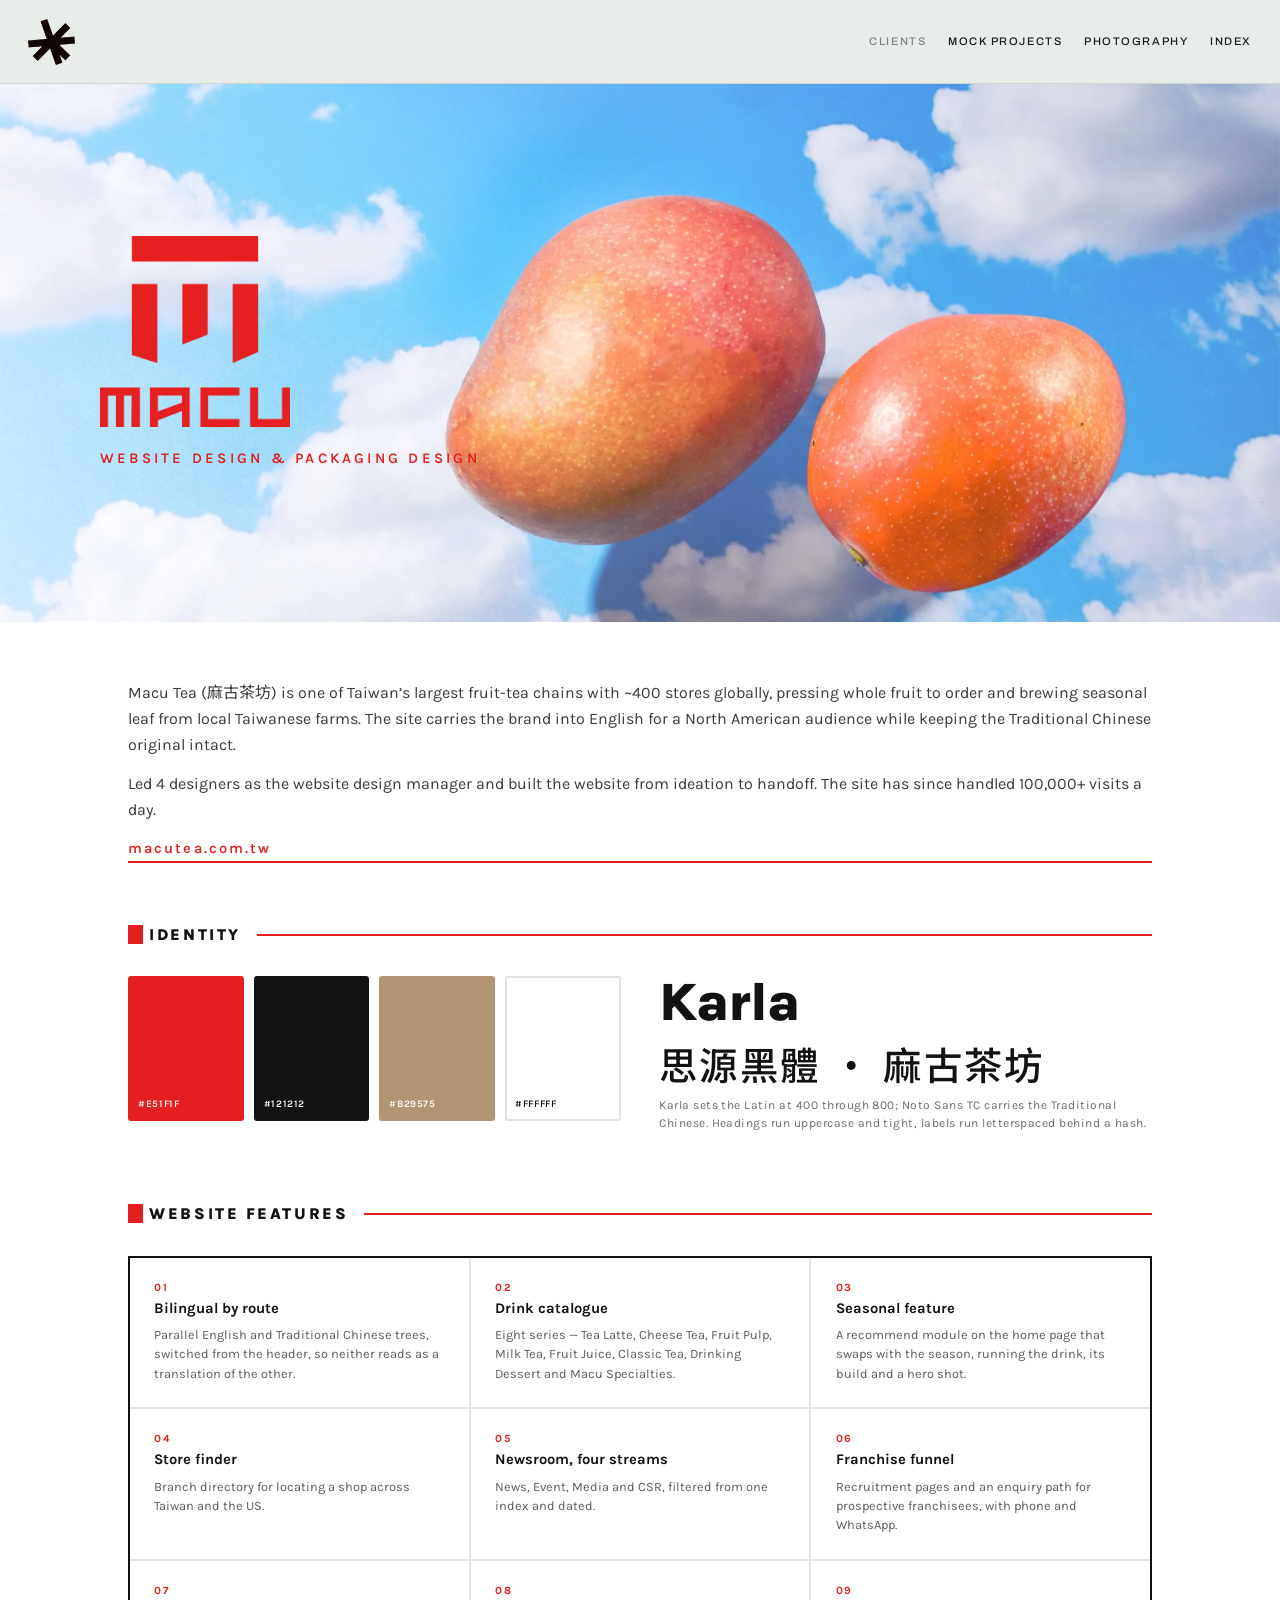
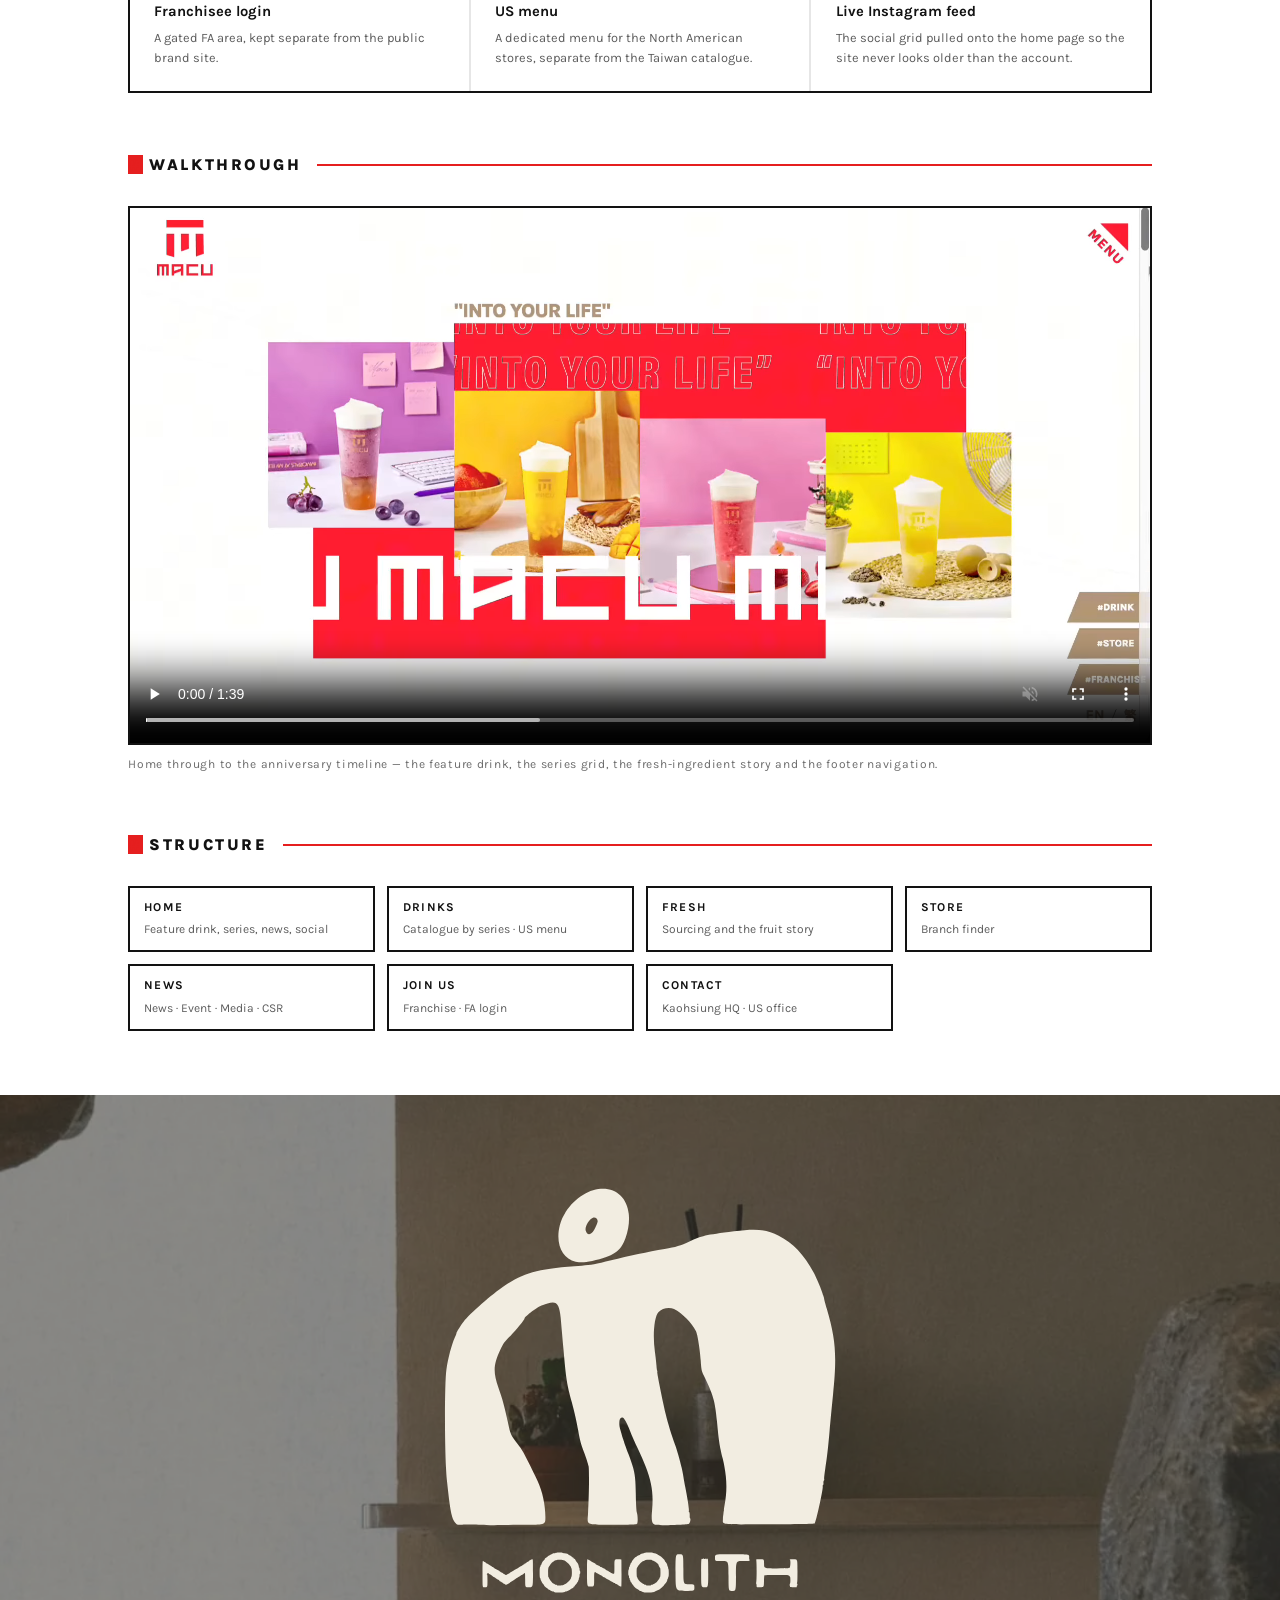
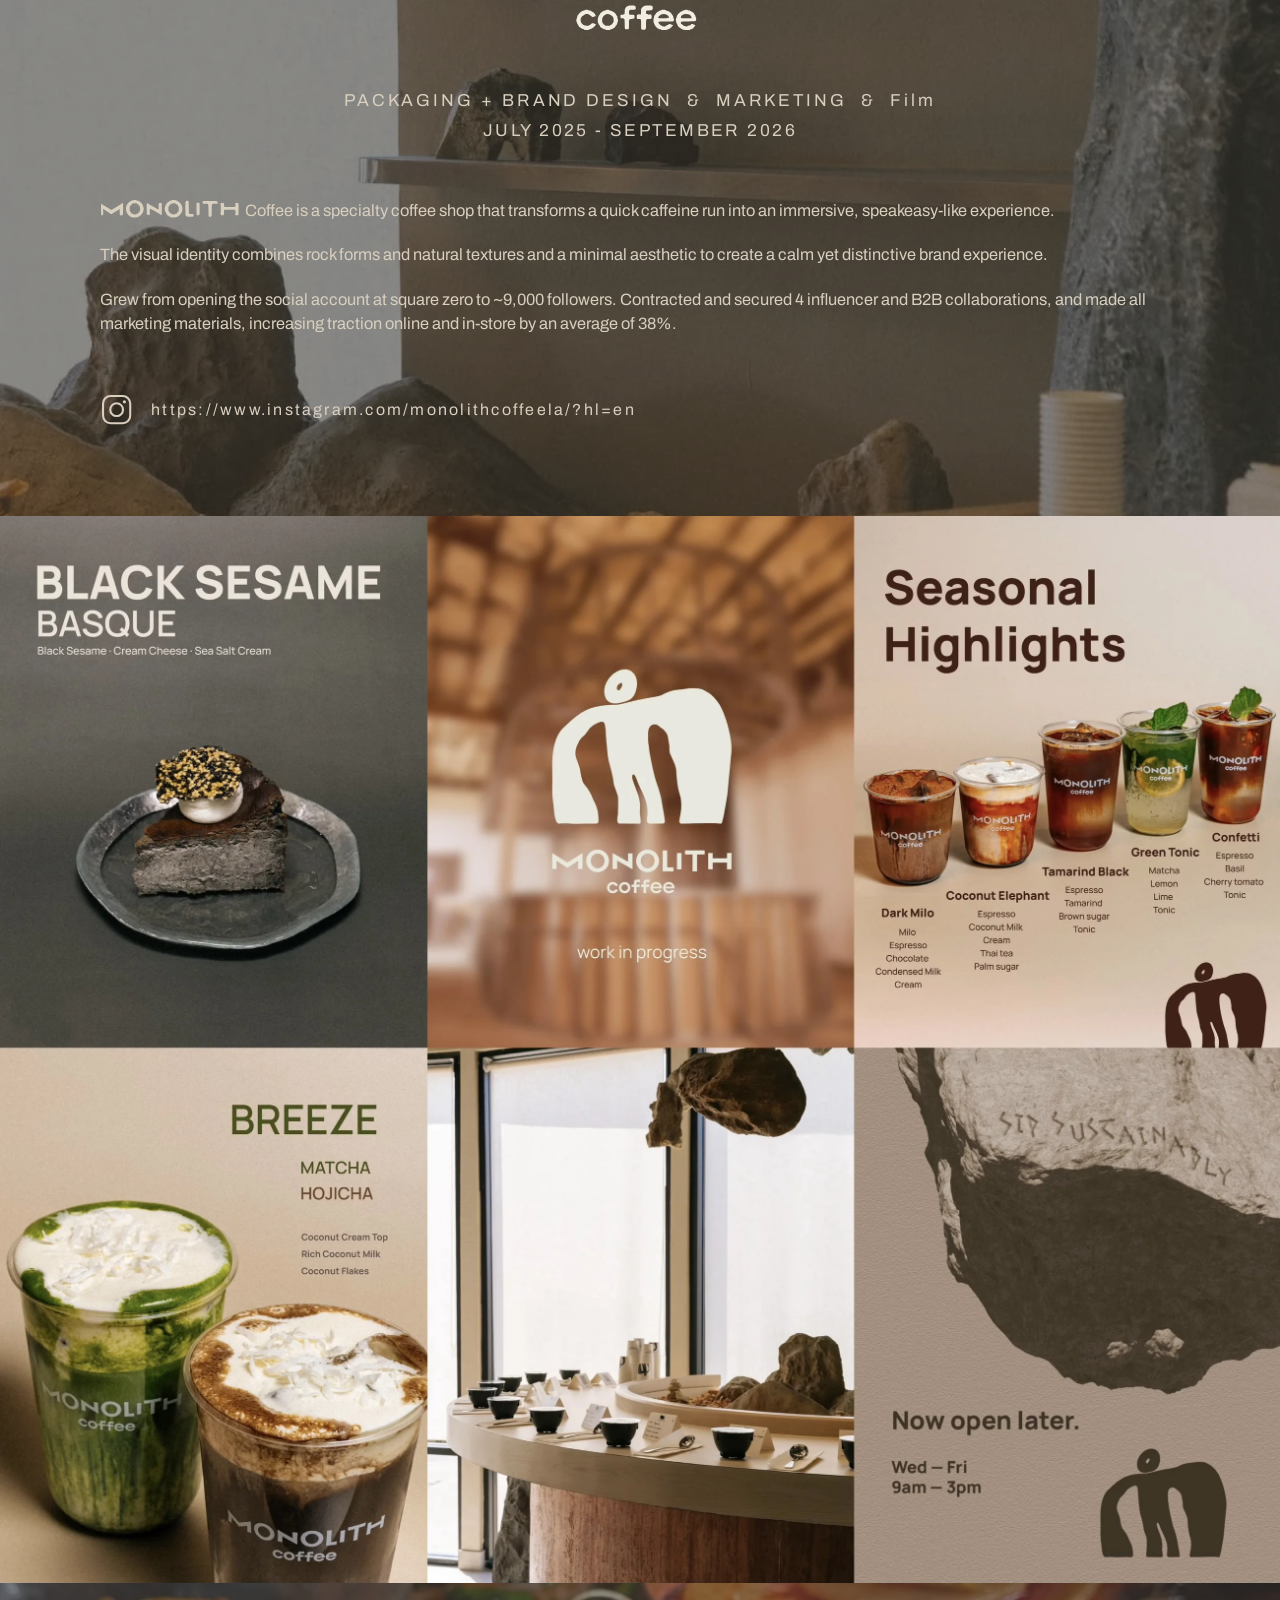
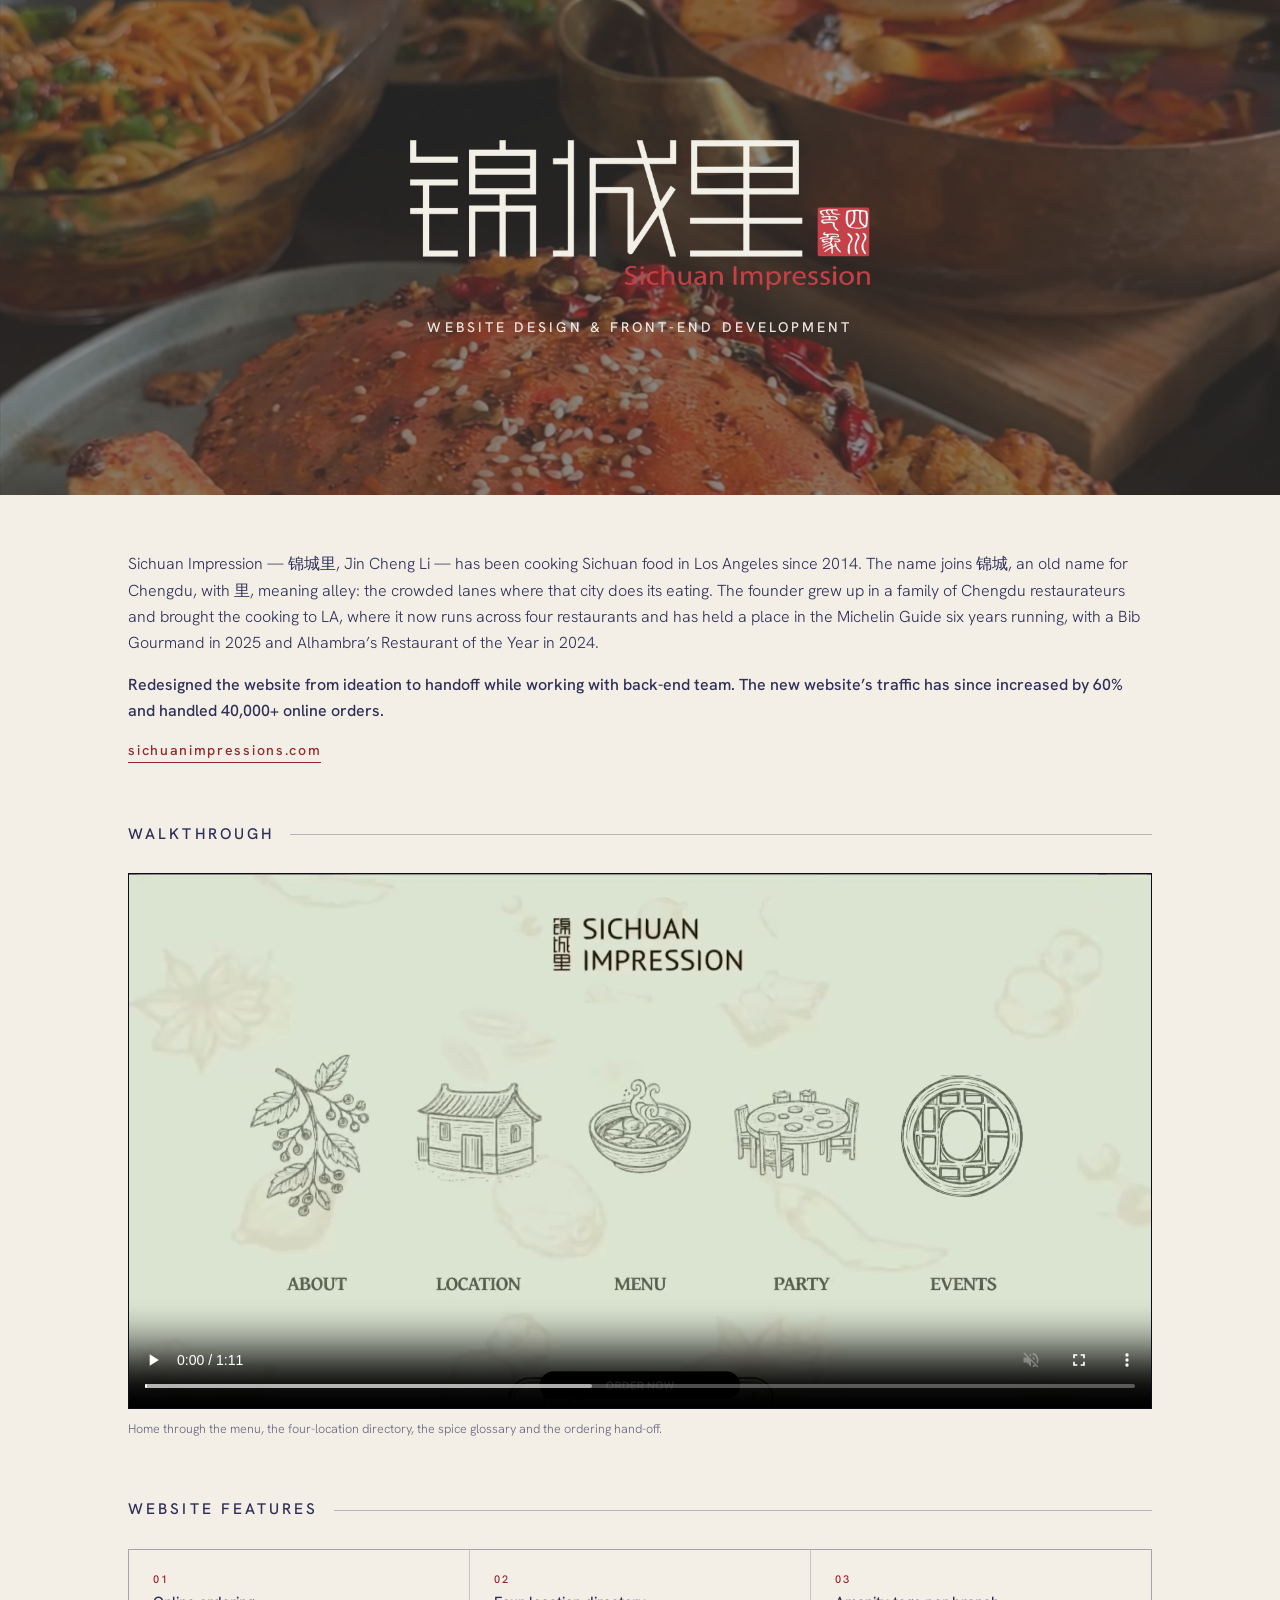
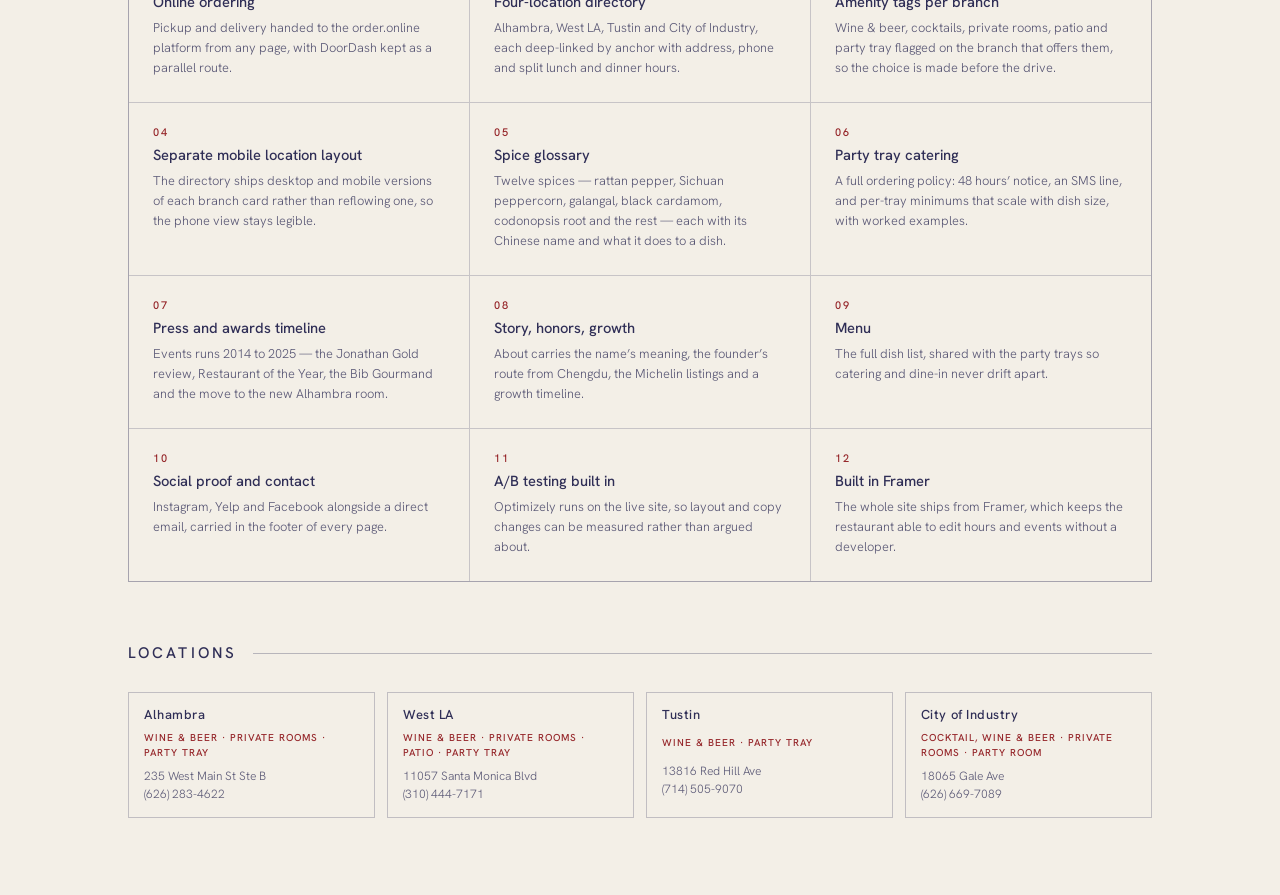
==== commit 13ddac30: "Sichuan hero photo and even copy margins Crop the table shot to 2560x1664 under a 60% #3B3B3B veil, " ====
--- a/monolith.html
+++ b/monolith.html
@@ -140,12 +140,20 @@
 
 
 /* ================= SICHUAN IMPRESSION ================= */
-.si{background:var(--si-sand);color:var(--si-navy);font-family:var(--basic);font-weight:300;padding:clamp(54px,7vw,106px) 2.2vw clamp(48px,6vw,96px)}
+.si{background:var(--si-sand);color:var(--si-navy);font-family:var(--basic);font-weight:300;padding:0 0 clamp(48px,6vw,96px)}
+.si-in{padding:0 2.2vw}
+.si-hero{
+  position:relative;isolation:isolate;overflow:hidden;background:#2a2a2a;
+  min-height:clamp(300px,40vw,560px);display:grid;place-items:center;
+  padding:clamp(44px,6vw,92px) 2.2vw;margin-bottom:clamp(34px,4.4vw,72px);
+}
+.si-hero-bg{position:absolute;inset:0;width:100%;height:100%;object-fit:cover}
+.si-hero-veil{position:absolute;inset:0;background:#3B3B3B;opacity:.6}
 .si-in{max-width:1080px;margin:0 auto}
-.si-head{display:grid;justify-items:center;gap:clamp(18px,2.4vw,30px);text-align:center;padding-bottom:clamp(30px,4vw,56px)}
+.si-head{position:relative;display:grid;justify-items:center;gap:clamp(16px,2.2vw,28px);text-align:center}
 .si-logo{width:min(56vw,460px);height:auto}
-.si-scope{font:500 clamp(11px,1.1vw,14px)/1.4 var(--basic);letter-spacing:.22em;color:var(--si-red)}
-.si-copy{display:grid;gap:15px;max-width:76ch}
+.si-scope{font:500 clamp(11px,1.1vw,14px)/1.4 var(--basic);letter-spacing:.22em;color:#F0E6E0}
+.si-copy{display:grid;gap:15px}
 .si-copy p{margin:0;font:300 clamp(14px,1.25vw,17.5px)/1.65 var(--basic)}
 .si-copy strong{font-weight:500}
 .si-link{justify-self:start;margin-top:4px;font:500 clamp(12px,1.1vw,14.5px)/1 var(--basic);letter-spacing:.12em;color:var(--si-red);border-bottom:1px solid var(--si-red);padding-bottom:4px}
@@ -315,12 +323,17 @@
   <img class="collage" src="work/mono-collage.webp" alt="Six campaign pieces: Black Sesame Basque, the mark over the unfinished room, Seasonal Highlights menu, Breeze matcha and hojicha, the cupping counter, and the Now open later notice." decoding="async">
 
   <section class="si">
+    <div class="si-hero">
+      <img class="si-hero-bg" src="work/si-hero.webp" alt="" aria-hidden="true" decoding="async">
+      <div class="si-hero-veil" aria-hidden="true"></div>
+      <div class="si-head">
+        <img class="si-logo" src="work/si-logo-rev.webp" alt="Sichuan Impression 錦城里">
+        <div class="si-scope">WEBSITE DESIGN &amp; FRONT-END DEVELOPMENT</div>
+      </div>
+    </div>
+
     <div class="si-in">
 
-      <div class="si-head">
-        <img class="si-logo" src="work/si-logo.webp" alt="Sichuan Impression 錦城里">
-        <div class="si-scope">WEBSITE DESIGN &amp; FRONT-END DEVELOPMENT</div>
-      </div>
 
       <div class="si-copy">
         <p>Sichuan Impression — 锦城里, Jin Cheng Li — has been cooking Sichuan food in Los Angeles since 2014. The name joins 锦城, an old name for Chengdu, with 里, meaning alley: the crowded lanes where that city does its eating. The founder grew up in a family of Chengdu restaurateurs and brought the cooking to LA, where it now runs across four restaurants and has held a place in the Michelin Guide six years running, with a Bib Gourmand in 2025 and Alhambra&rsquo;s Restaurant of the Year in 2024.</p>
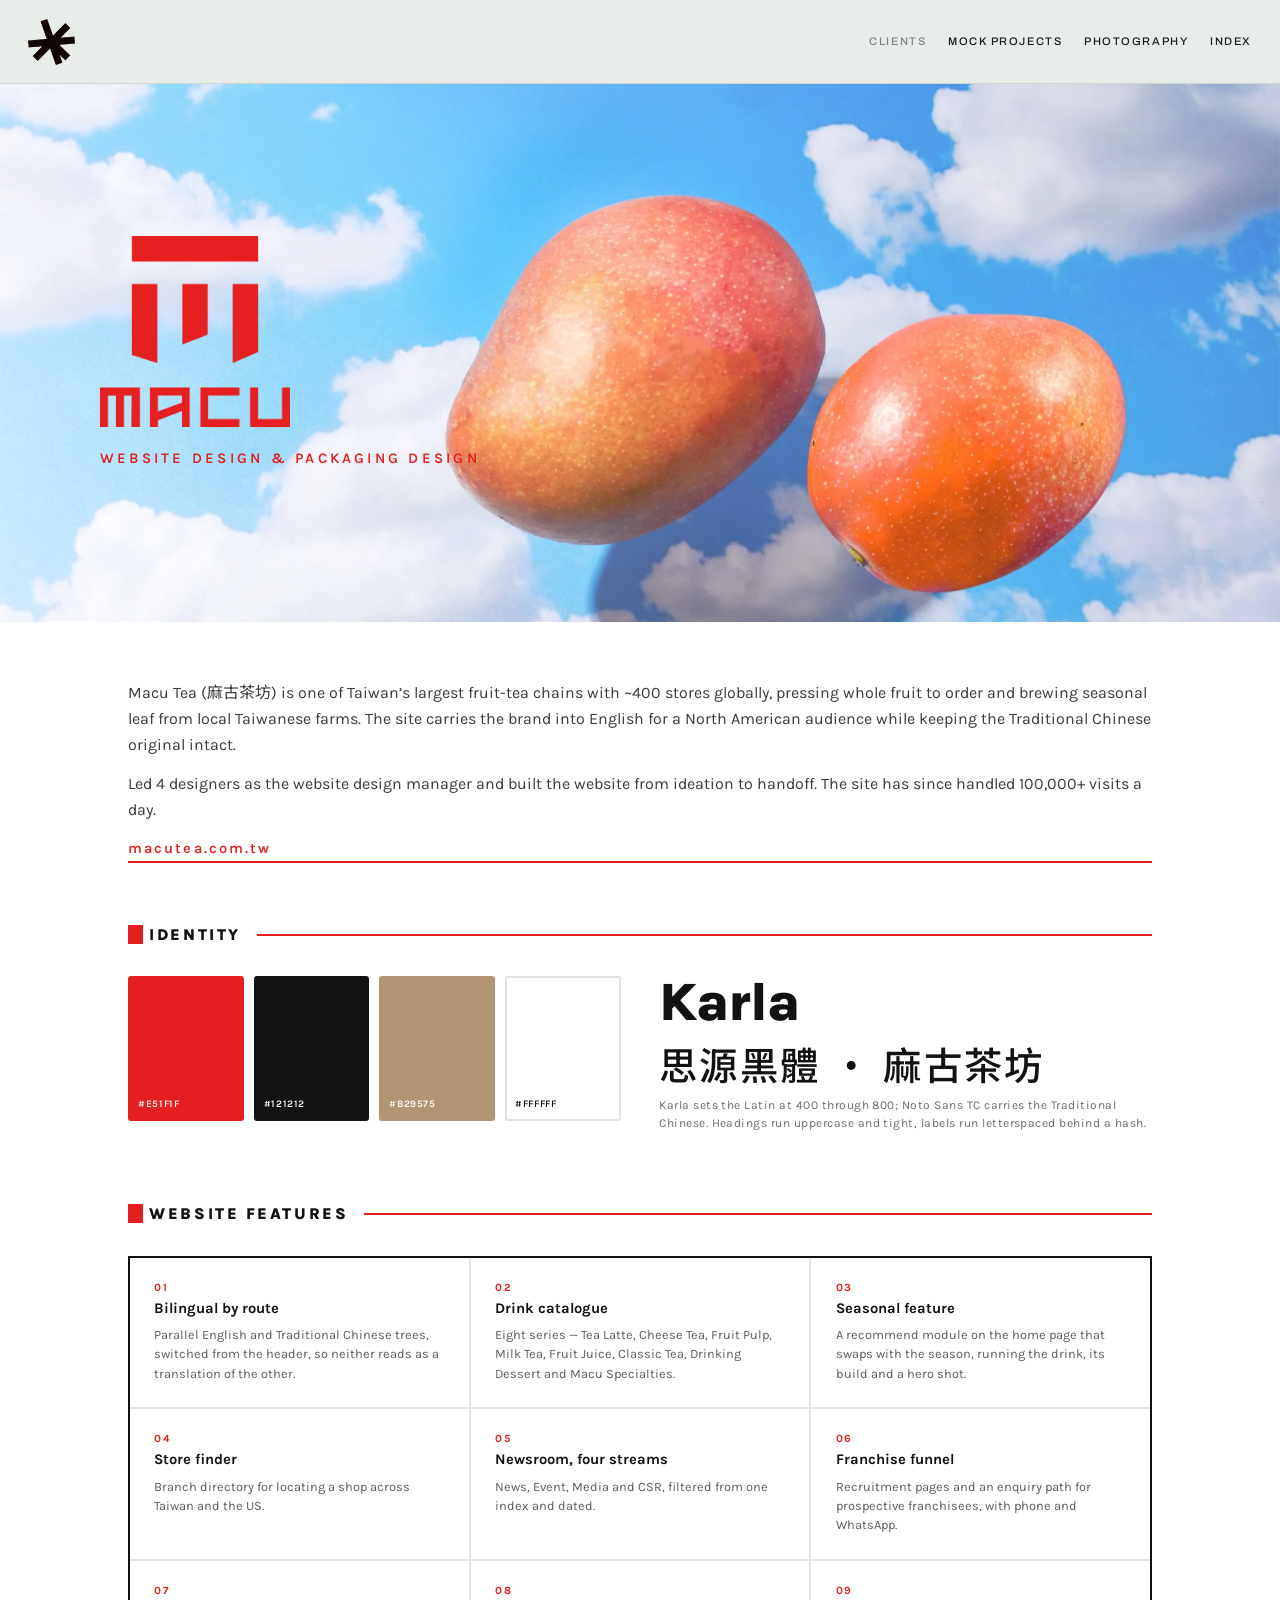
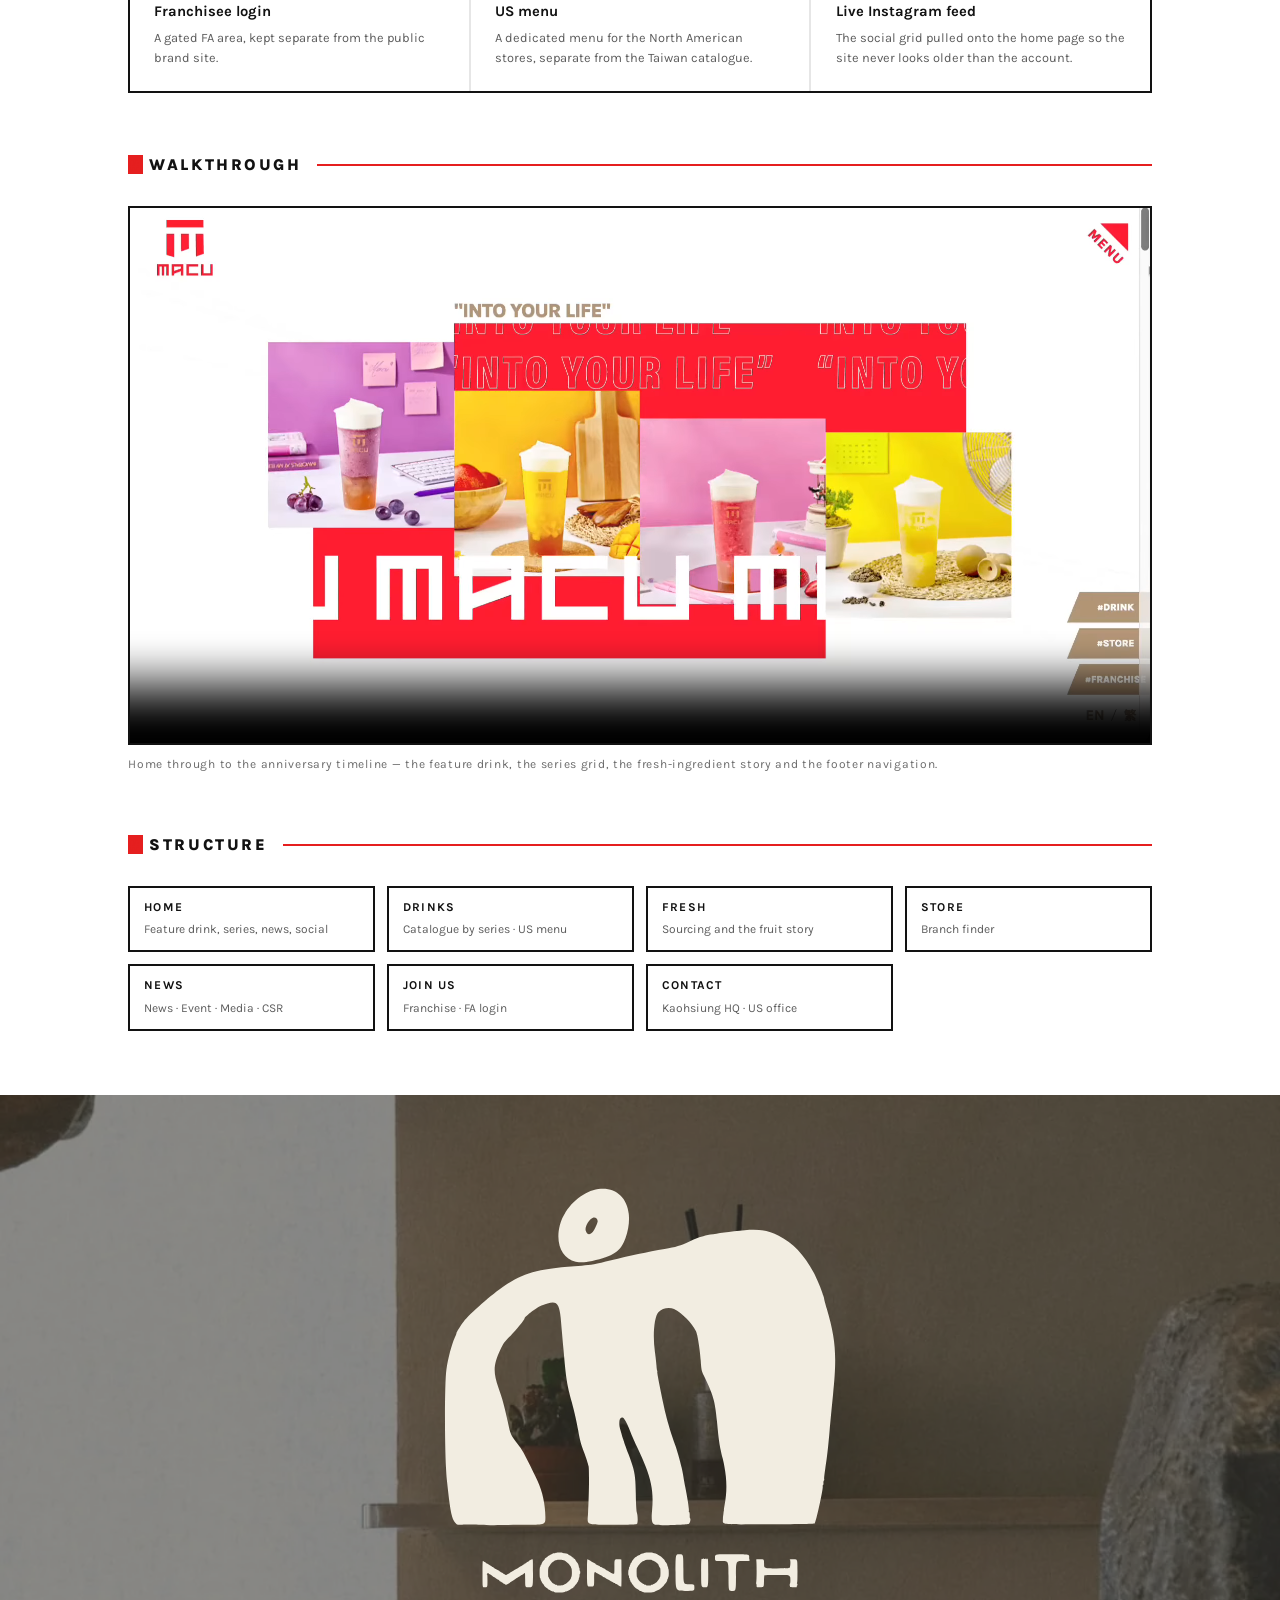
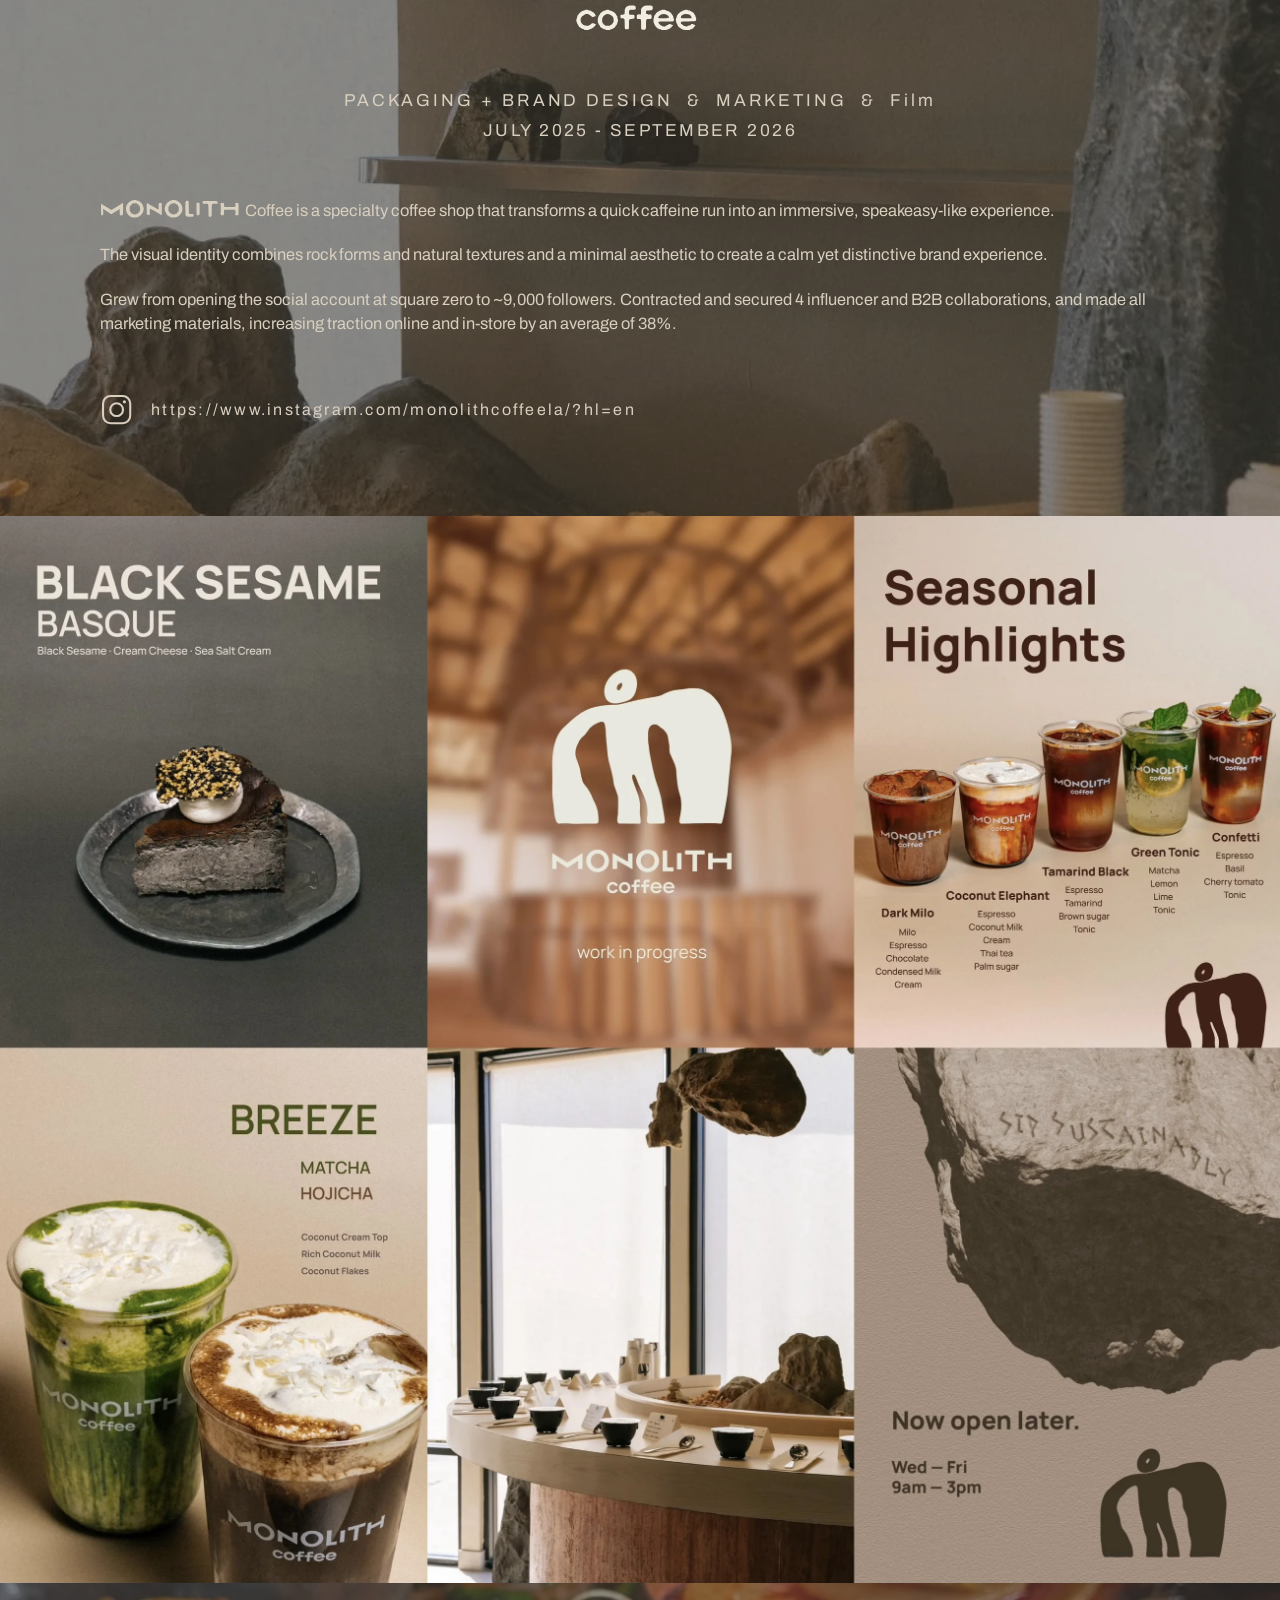
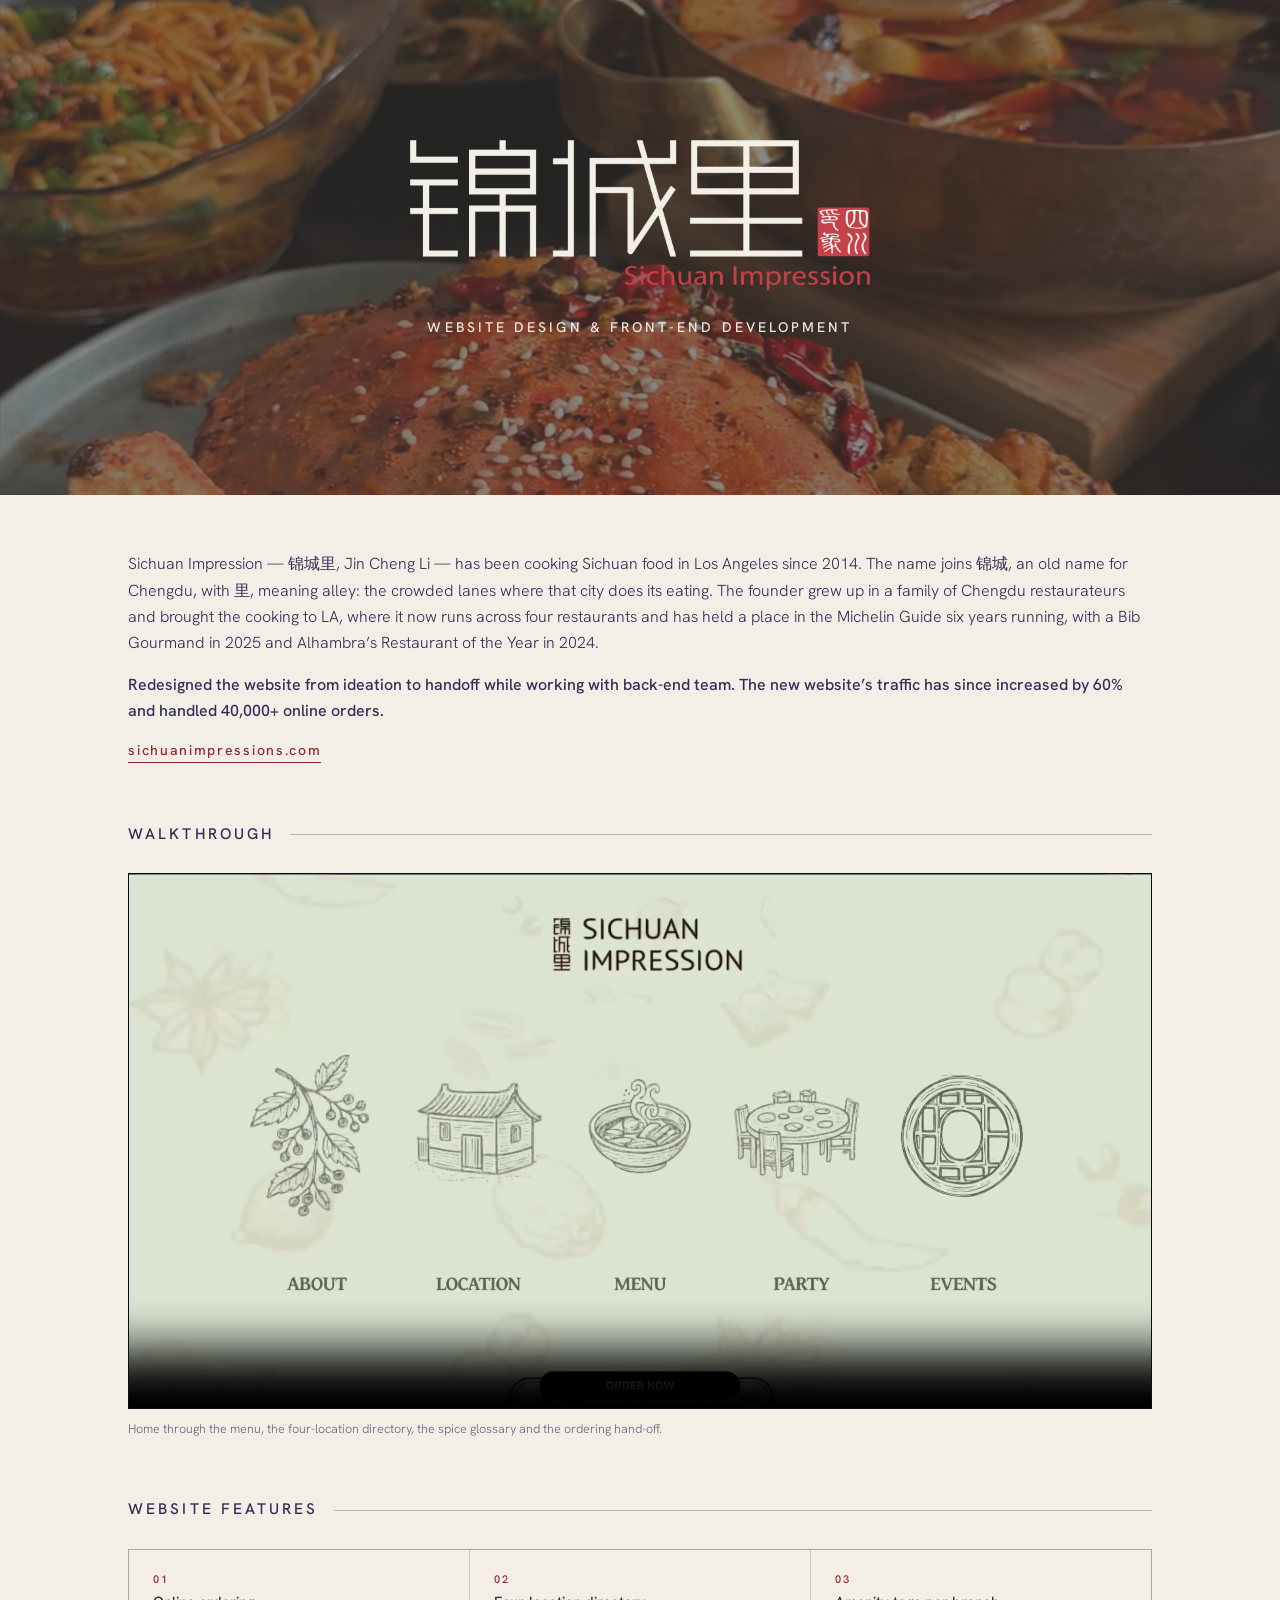
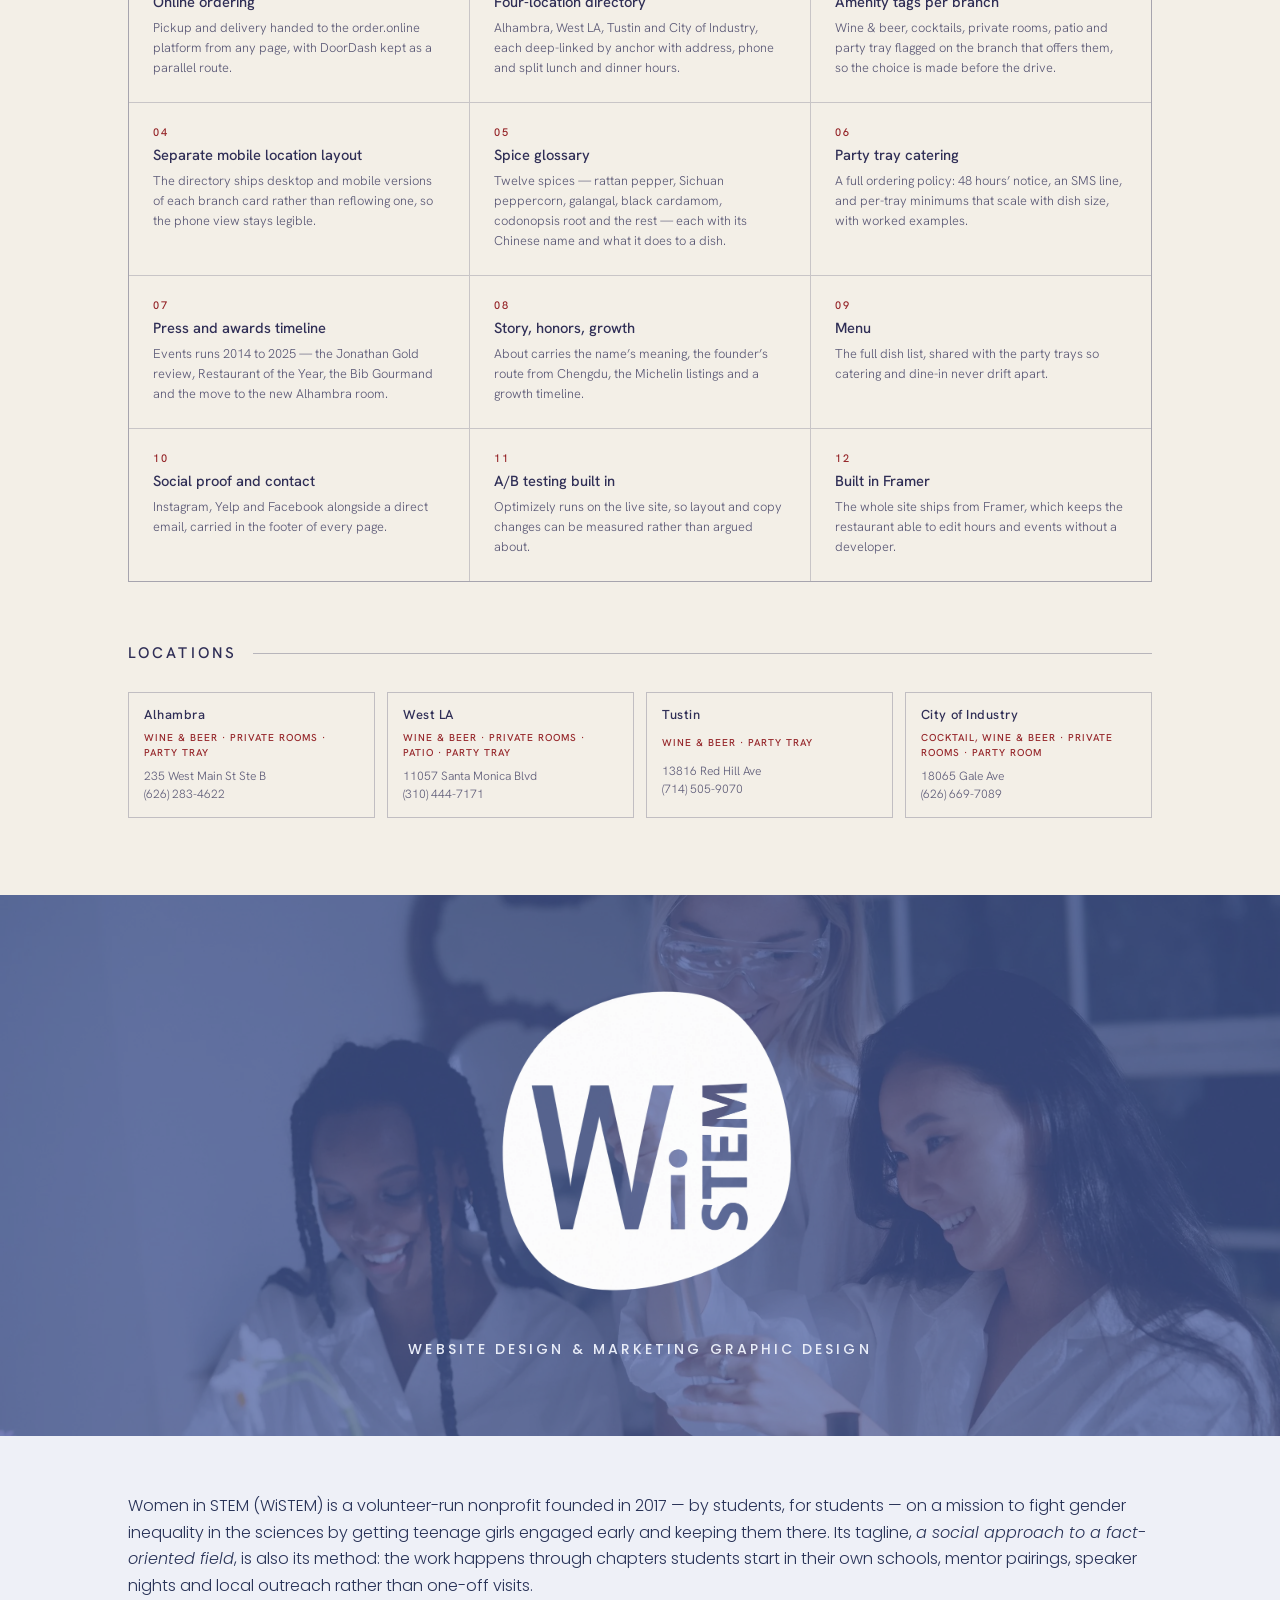
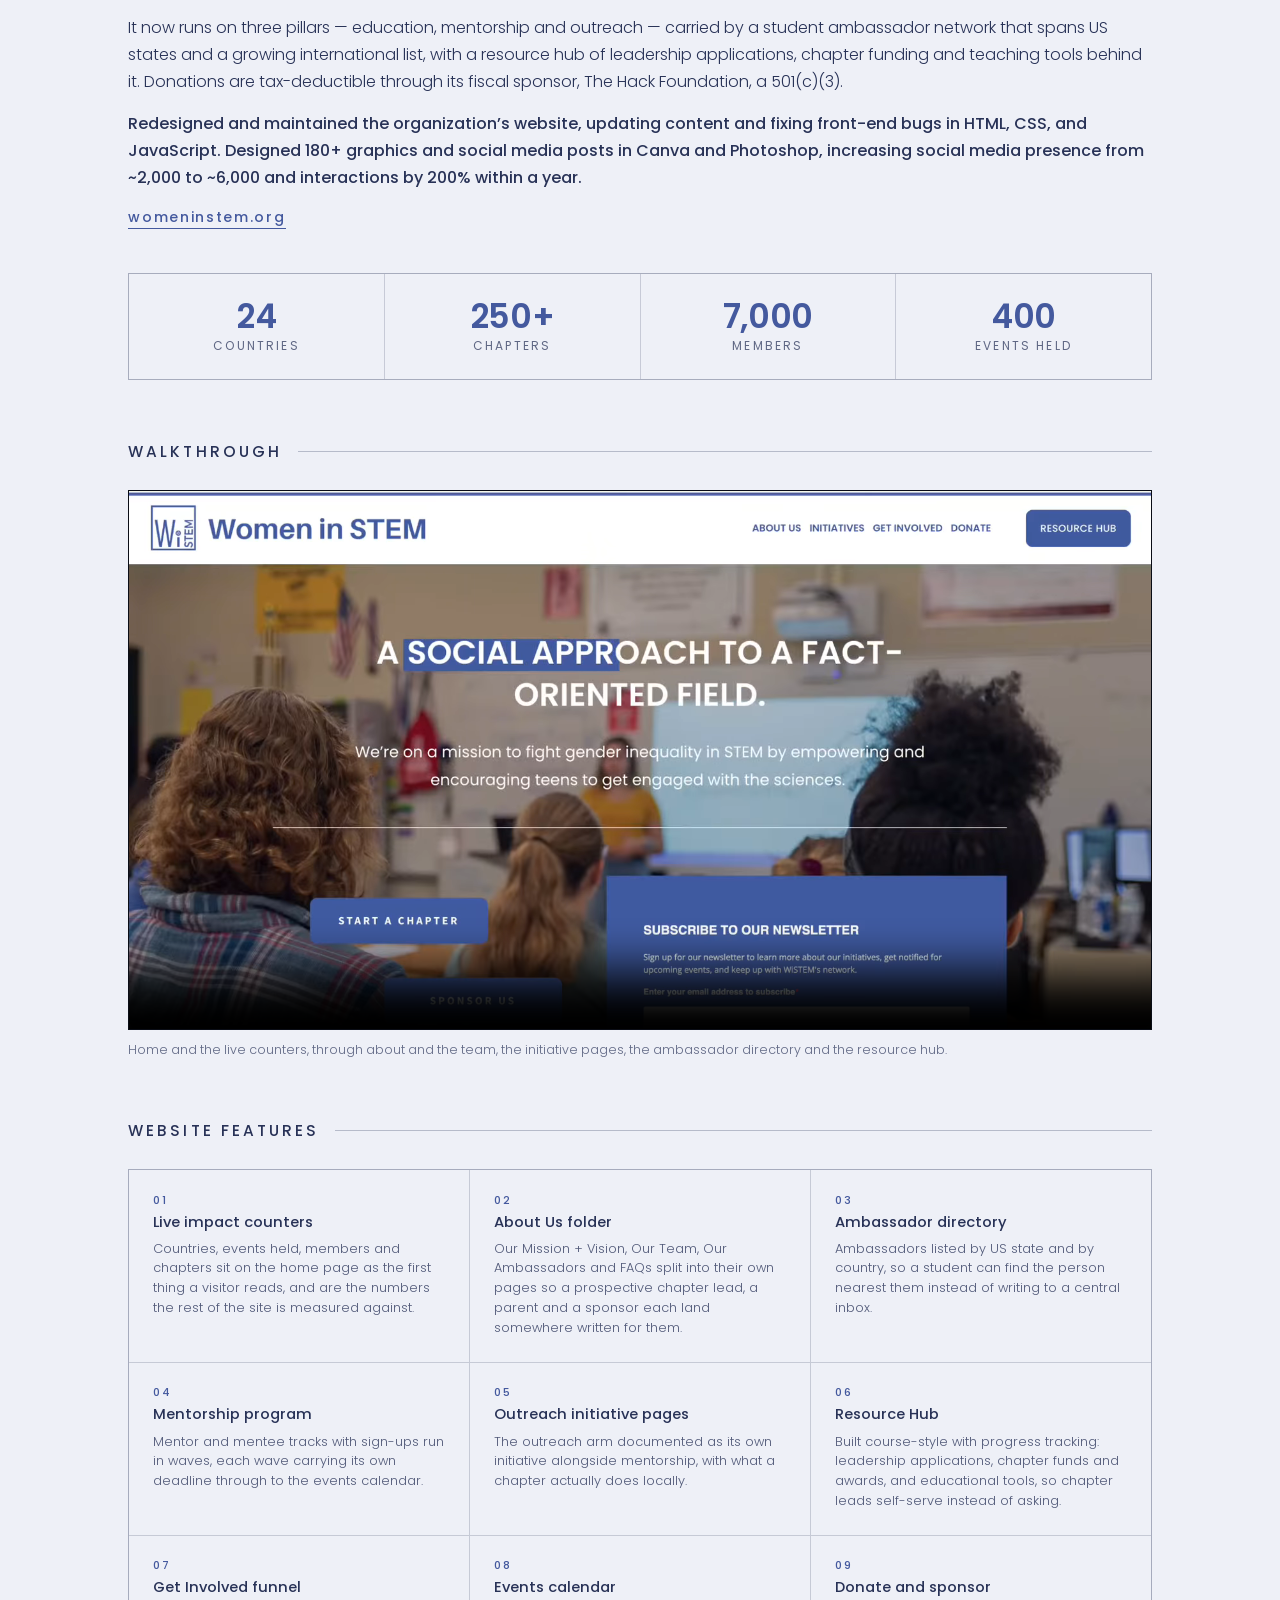
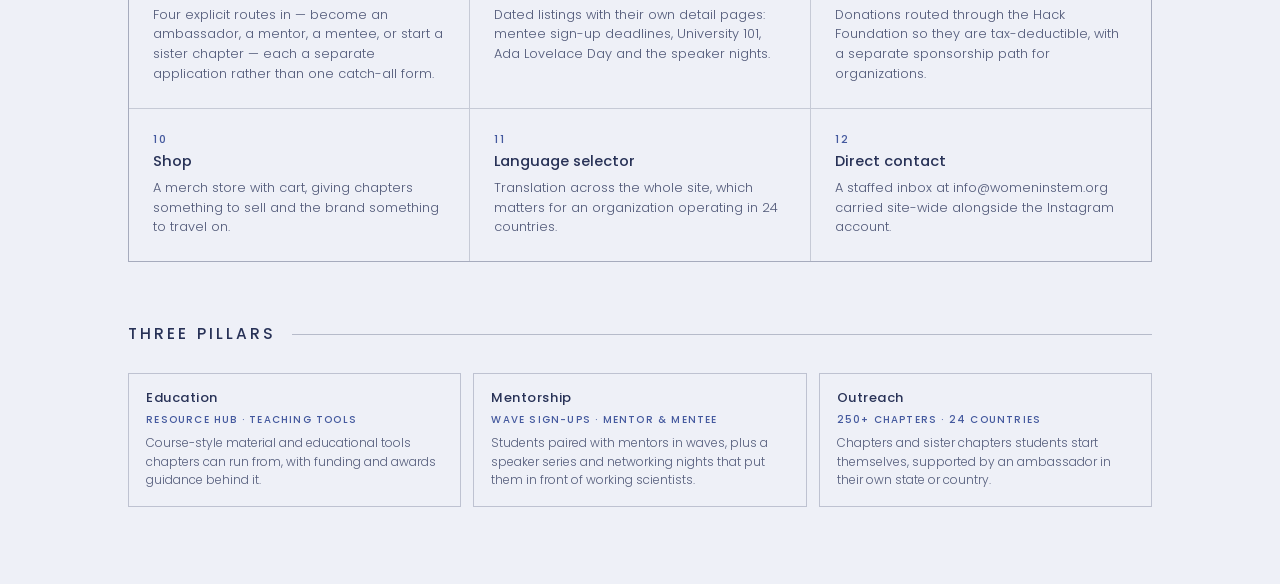
==== commit 585a9d1c: "Add Women in STEM section Co-Authored-By: Claude Opus 5 <noreply@anthropic.com> Claude-Session: http" ====
--- a/monolith.html
+++ b/monolith.html
@@ -7,7 +7,7 @@
 <meta name="description" content="Client work by Keyun Xiao: website design for Macu Tea, and packaging, brand design, marketing and film for Monolith Coffee.">
 <link rel="preconnect" href="https://fonts.googleapis.com">
 <link rel="preconnect" href="https://fonts.gstatic.com" crossorigin>
-<link href="https://fonts.googleapis.com/css2?family=Archivo:wght@300;400;500;600;700&family=Karla:wght@300;400;500;600;700;800&family=Hanken+Grotesk:wght@300;400;500;600;700&family=Noto+Sans+TC:wght@400;500;700&display=swap" rel="stylesheet">
+<link href="https://fonts.googleapis.com/css2?family=Archivo:wght@300;400;500;600;700&family=Karla:wght@300;400;500;600;700;800&family=Hanken+Grotesk:wght@300;400;500;600;700&family=Noto+Sans+TC:wght@400;500;700&family=Poppins:wght@300;400;500;600;700&display=swap" rel="stylesheet">
 <style>
 :root{
   --sand:#d9cfbf;        /* every word on this page */
@@ -26,6 +26,10 @@
   --si-navy:#2F2E56;
   --si-red:#96272B;
   --si-sand:#F3EFE7;
+  --ws-blue:#44599E;
+  --ws-ink:#283257;
+  --ws-paper:#EEF0F7;
+  --poppins:'Poppins',-apple-system,'Segoe UI',Helvetica,Arial,sans-serif;
   --basic:'Basic Sans','Hanken Grotesk',-apple-system,'Segoe UI',Helvetica,Arial,sans-serif;
 }
 *{box-sizing:border-box}
@@ -185,6 +189,58 @@
 @media(max-width:560px){
   .si-fn{grid-template-columns:1fr}
   .si-branches{grid-template-columns:1fr}
+}
+
+/* ================= WOMEN IN STEM ================= */
+.ws{background:var(--ws-paper);color:var(--ws-ink);font-family:var(--poppins);font-weight:300;padding:0 0 clamp(48px,6vw,96px)}
+.ws-hero{
+  position:relative;isolation:isolate;overflow:hidden;background:#2f3a63;
+  min-height:clamp(300px,40vw,560px);display:grid;place-items:center;
+  padding:clamp(44px,6vw,92px) 2.2vw;margin-bottom:clamp(34px,4.4vw,72px);
+}
+.ws-hero-bg{position:absolute;inset:0;width:100%;height:100%;object-fit:cover;object-position:50% 38%}
+.ws-hero-veil{position:absolute;inset:0;background:#44599E;opacity:.7}
+.ws-in{max-width:1080px;margin:0 auto;padding:0 2.2vw}
+.ws-head{position:relative;display:grid;justify-items:center;gap:clamp(16px,2.2vw,28px);text-align:center}
+.ws-logo{width:min(46vw,360px);height:auto}
+.ws-scope{font:500 clamp(11px,1.1vw,14px)/1.4 var(--poppins);letter-spacing:.22em;color:#E9EDF8}
+.ws-copy{display:grid;gap:15px}
+.ws-copy p{margin:0;font:300 clamp(14px,1.25vw,17.5px)/1.68 var(--poppins)}
+.ws-copy strong{font-weight:500}
+.ws-link{justify-self:start;margin-top:4px;font:500 clamp(12px,1.1vw,14.5px)/1 var(--poppins);letter-spacing:.12em;color:var(--ws-blue);border-bottom:1px solid var(--ws-blue);padding-bottom:4px}
+
+.ws-rule{display:flex;align-items:center;gap:16px;margin:clamp(40px,5vw,76px) 0 clamp(20px,2.4vw,32px)}
+.ws-rule h3{margin:0;font:500 clamp(12px,1.2vw,16px)/1 var(--poppins);letter-spacing:.2em;text-transform:uppercase;white-space:nowrap}
+.ws-rule span{flex:1;height:1px;background:rgba(40,50,87,.28)}
+
+.ws-stats{display:grid;grid-template-columns:repeat(4,1fr);gap:1px;background:rgba(40,50,87,.2);border:1px solid rgba(40,50,87,.2);margin-top:clamp(28px,3.4vw,48px)}
+.ws-stats > div{background:var(--ws-paper);padding:clamp(16px,2vw,26px);display:grid;gap:5px;justify-items:center;text-align:center}
+.ws-stats b{font:600 clamp(22px,2.6vw,34px)/1 var(--poppins);color:var(--ws-blue);letter-spacing:-.01em}
+.ws-stats span{font:400 clamp(10px,.95vw,12px)/1.3 var(--poppins);letter-spacing:.18em;text-transform:uppercase;color:rgba(40,50,87,.72)}
+
+.ws-film{border:1px solid rgba(40,50,87,.26);background:#000;overflow:hidden}
+.ws-film video{display:block;width:100%;height:auto}
+.ws-cap{margin:10px 0 0;font:300 12.5px/1.55 var(--poppins);color:rgba(40,50,87,.72)}
+
+.ws-fn{display:grid;grid-template-columns:repeat(3,1fr);gap:1px;background:rgba(40,50,87,.2);border:1px solid rgba(40,50,87,.2)}
+.ws-fn > div{background:var(--ws-paper);padding:clamp(16px,1.9vw,26px);display:grid;gap:7px;align-content:start}
+.ws-fn b{font:500 clamp(13px,1.15vw,16px)/1.3 var(--poppins)}
+.ws-fn span{font:300 clamp(12px,1vw,14px)/1.55 var(--poppins);color:rgba(40,50,87,.8)}
+.ws-fn i{font-style:normal;font:500 11px/1 var(--poppins);letter-spacing:.16em;color:var(--ws-blue)}
+
+.ws-pillars{display:grid;grid-template-columns:repeat(3,1fr);gap:12px}
+.ws-pillar{border:1px solid rgba(40,50,87,.24);padding:16px 17px;display:grid;gap:7px}
+.ws-pillar b{font:500 13px/1.2 var(--poppins);letter-spacing:.04em}
+.ws-pillar span{font:300 12px/1.55 var(--poppins);color:rgba(40,50,87,.78)}
+.ws-pillar em{font-style:normal;font:500 10px/1.5 var(--poppins);letter-spacing:.12em;color:var(--ws-blue)}
+
+@media(max-width:900px){
+  .ws-fn{grid-template-columns:1fr 1fr}
+  .ws-pillars{grid-template-columns:1fr}
+  .ws-stats{grid-template-columns:1fr 1fr}
+}
+@media(max-width:560px){
+  .ws-fn{grid-template-columns:1fr}
 }
 
 /* ---- the work, flush under the sheet ---- */
@@ -378,6 +434,68 @@
     </div>
   </section>
 
+  <section class="ws">
+    <div class="ws-hero">
+      <img class="ws-hero-bg" src="work/wistem-hero.webp" alt="" aria-hidden="true" decoding="async">
+      <div class="ws-hero-veil" aria-hidden="true"></div>
+      <div class="ws-head">
+        <img class="ws-logo" src="work/wistem-logo.webp" alt="Women in STEM">
+        <div class="ws-scope">WEBSITE DESIGN &amp; MARKETING GRAPHIC DESIGN</div>
+      </div>
+    </div>
+
+    <div class="ws-in">
+
+      <div class="ws-copy">
+        <p>Women in STEM (WiSTEM) is a volunteer-run nonprofit founded in 2017 &mdash; by students, for students &mdash; on a mission to fight gender inequality in the sciences by getting teenage girls engaged early and keeping them there. Its tagline, <em>a social approach to a fact-oriented field</em>, is also its method: the work happens through chapters students start in their own schools, mentor pairings, speaker nights and local outreach rather than one-off visits.</p>
+        <p>It now runs on three pillars &mdash; education, mentorship and outreach &mdash; carried by a student ambassador network that spans US states and a growing international list, with a resource hub of leadership applications, chapter funding and teaching tools behind it. Donations are tax-deductible through its fiscal sponsor, The Hack Foundation, a 501(c)(3).</p>
+        <p><strong>Redesigned and maintained the organization&rsquo;s website, updating content and fixing front-end bugs in HTML, CSS, and JavaScript. Designed 180+ graphics and social media posts in Canva and Photoshop, increasing social media presence from ~2,000 to ~6,000 and interactions by 200% within a year.</strong></p>
+        <a class="ws-link" href="https://womeninstem.org/" target="_blank" rel="noopener">womeninstem.org</a>
+      </div>
+
+      <div class="ws-stats">
+        <div><b>24</b><span>Countries</span></div>
+        <div><b>250+</b><span>Chapters</span></div>
+        <div><b>7,000</b><span>Members</span></div>
+        <div><b>400</b><span>Events held</span></div>
+      </div>
+
+      <div class="ws-rule"><h3>Walkthrough</h3><span></span></div>
+      <div class="ws-film">
+        <video poster="work/wistem-site-poster.webp" autoplay muted loop playsinline controls preload="metadata"
+               aria-label="Screen recording of the Women in STEM site: home, about, initiatives, the ambassador directory and the resource hub">
+          <source src="work/wistem-site.mp4" type="video/mp4">
+          <source src="work/wistem-site.webm" type="video/webm">
+        </video>
+      </div>
+      <p class="ws-cap">Home and the live counters, through about and the team, the initiative pages, the ambassador directory and the resource hub.</p>
+
+      <div class="ws-rule"><h3>Website features</h3><span></span></div>
+      <div class="ws-fn">
+        <div><i>01</i><b>Live impact counters</b><span>Countries, events held, members and chapters sit on the home page as the first thing a visitor reads, and are the numbers the rest of the site is measured against.</span></div>
+        <div><i>02</i><b>About Us folder</b><span>Our Mission + Vision, Our Team, Our Ambassadors and FAQs split into their own pages so a prospective chapter lead, a parent and a sponsor each land somewhere written for them.</span></div>
+        <div><i>03</i><b>Ambassador directory</b><span>Ambassadors listed by US state and by country, so a student can find the person nearest them instead of writing to a central inbox.</span></div>
+        <div><i>04</i><b>Mentorship program</b><span>Mentor and mentee tracks with sign-ups run in waves, each wave carrying its own deadline through to the events calendar.</span></div>
+        <div><i>05</i><b>Outreach initiative pages</b><span>The outreach arm documented as its own initiative alongside mentorship, with what a chapter actually does locally.</span></div>
+        <div><i>06</i><b>Resource Hub</b><span>Built course-style with progress tracking: leadership applications, chapter funds and awards, and educational tools, so chapter leads self-serve instead of asking.</span></div>
+        <div><i>07</i><b>Get Involved funnel</b><span>Four explicit routes in &mdash; become an ambassador, a mentor, a mentee, or start a sister chapter &mdash; each a separate application rather than one catch-all form.</span></div>
+        <div><i>08</i><b>Events calendar</b><span>Dated listings with their own detail pages: mentee sign-up deadlines, University 101, Ada Lovelace Day and the speaker nights.</span></div>
+        <div><i>09</i><b>Donate and sponsor</b><span>Donations routed through the Hack Foundation so they are tax-deductible, with a separate sponsorship path for organizations.</span></div>
+        <div><i>10</i><b>Shop</b><span>A merch store with cart, giving chapters something to sell and the brand something to travel on.</span></div>
+        <div><i>11</i><b>Language selector</b><span>Translation across the whole site, which matters for an organization operating in 24 countries.</span></div>
+        <div><i>12</i><b>Direct contact</b><span>A staffed inbox at info@womeninstem.org carried site-wide alongside the Instagram account.</span></div>
+      </div>
+
+      <div class="ws-rule"><h3>Three pillars</h3><span></span></div>
+      <div class="ws-pillars">
+        <div class="ws-pillar"><b>Education</b><em>RESOURCE HUB &middot; TEACHING TOOLS</em><span>Course-style material and educational tools chapters can run from, with funding and awards guidance behind it.</span></div>
+        <div class="ws-pillar"><b>Mentorship</b><em>WAVE SIGN-UPS &middot; MENTOR &amp; MENTEE</em><span>Students paired with mentors in waves, plus a speaker series and networking nights that put them in front of working scientists.</span></div>
+        <div class="ws-pillar"><b>Outreach</b><em>250+ CHAPTERS &middot; 24 COUNTRIES</em><span>Chapters and sister chapters students start themselves, supported by an ambassador in their own state or country.</span></div>
+      </div>
+
+    </div>
+  </section>
+
 </main>
 
 <script>
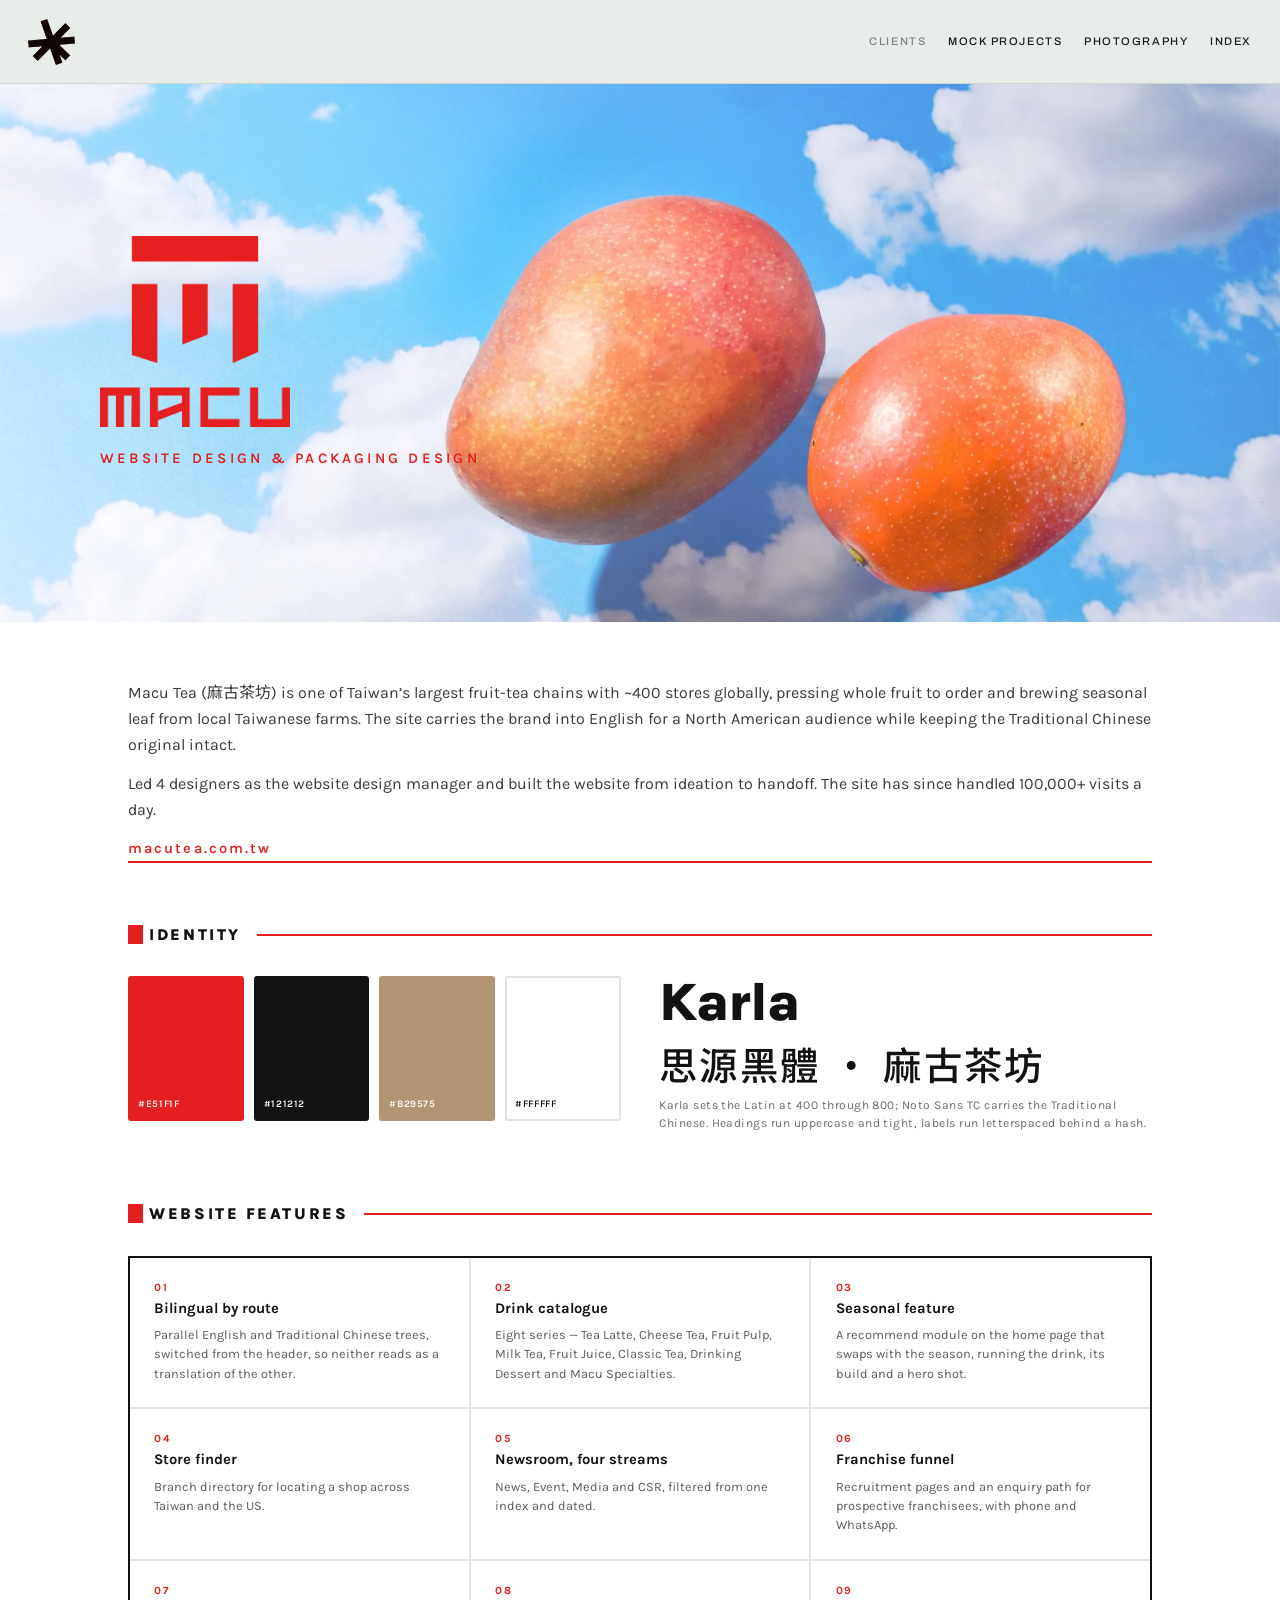
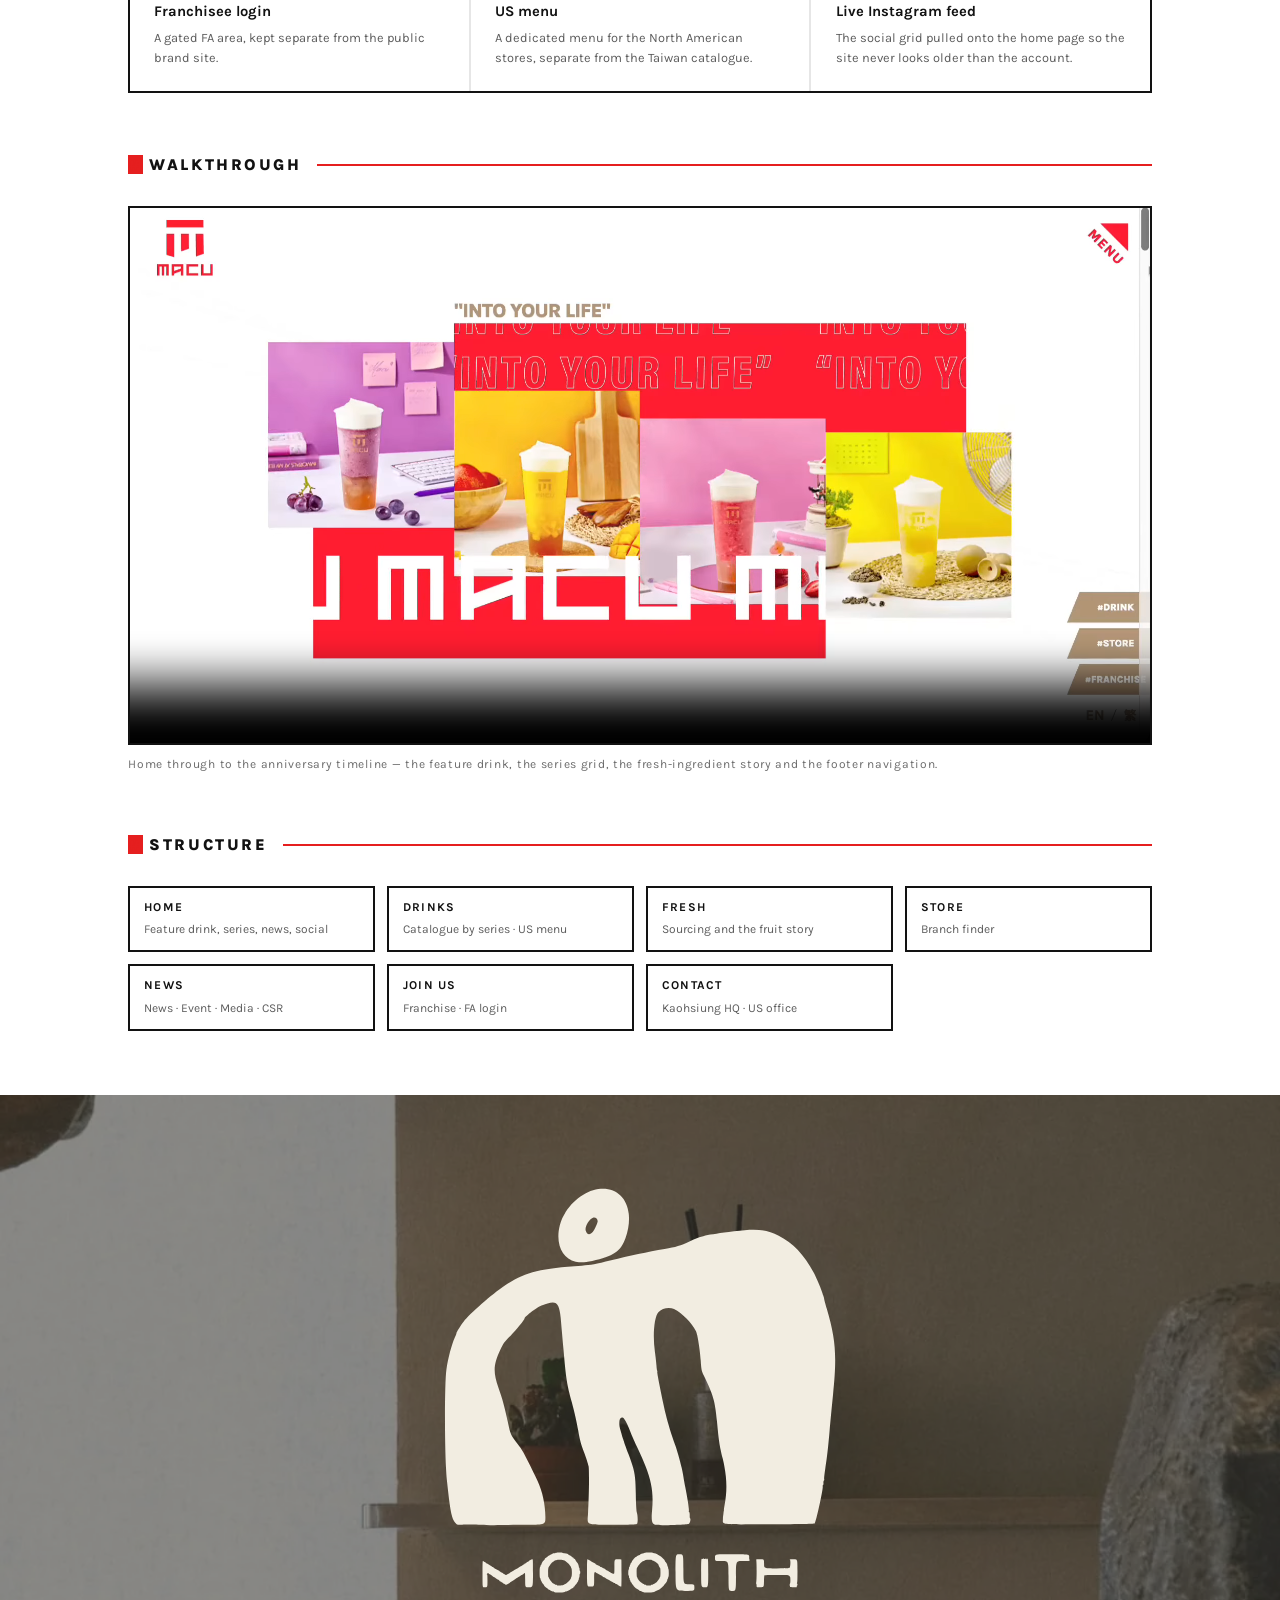
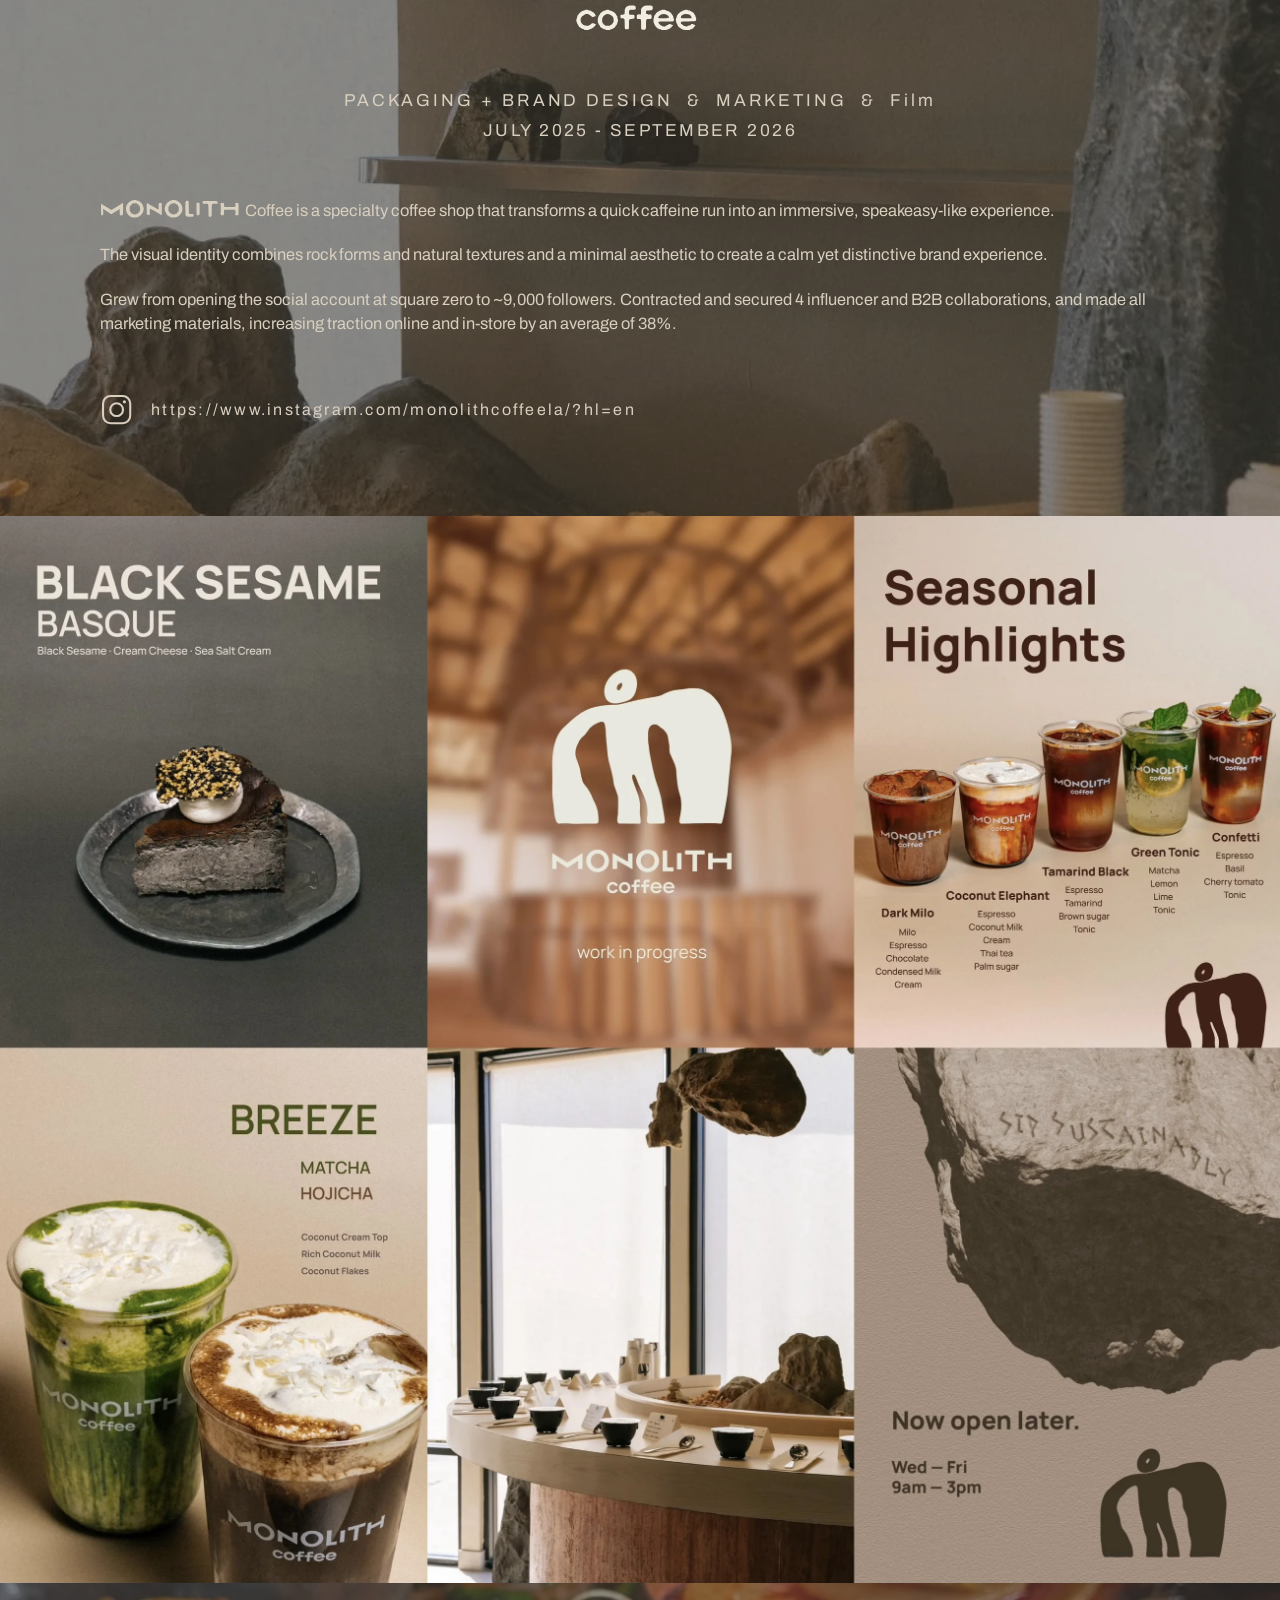
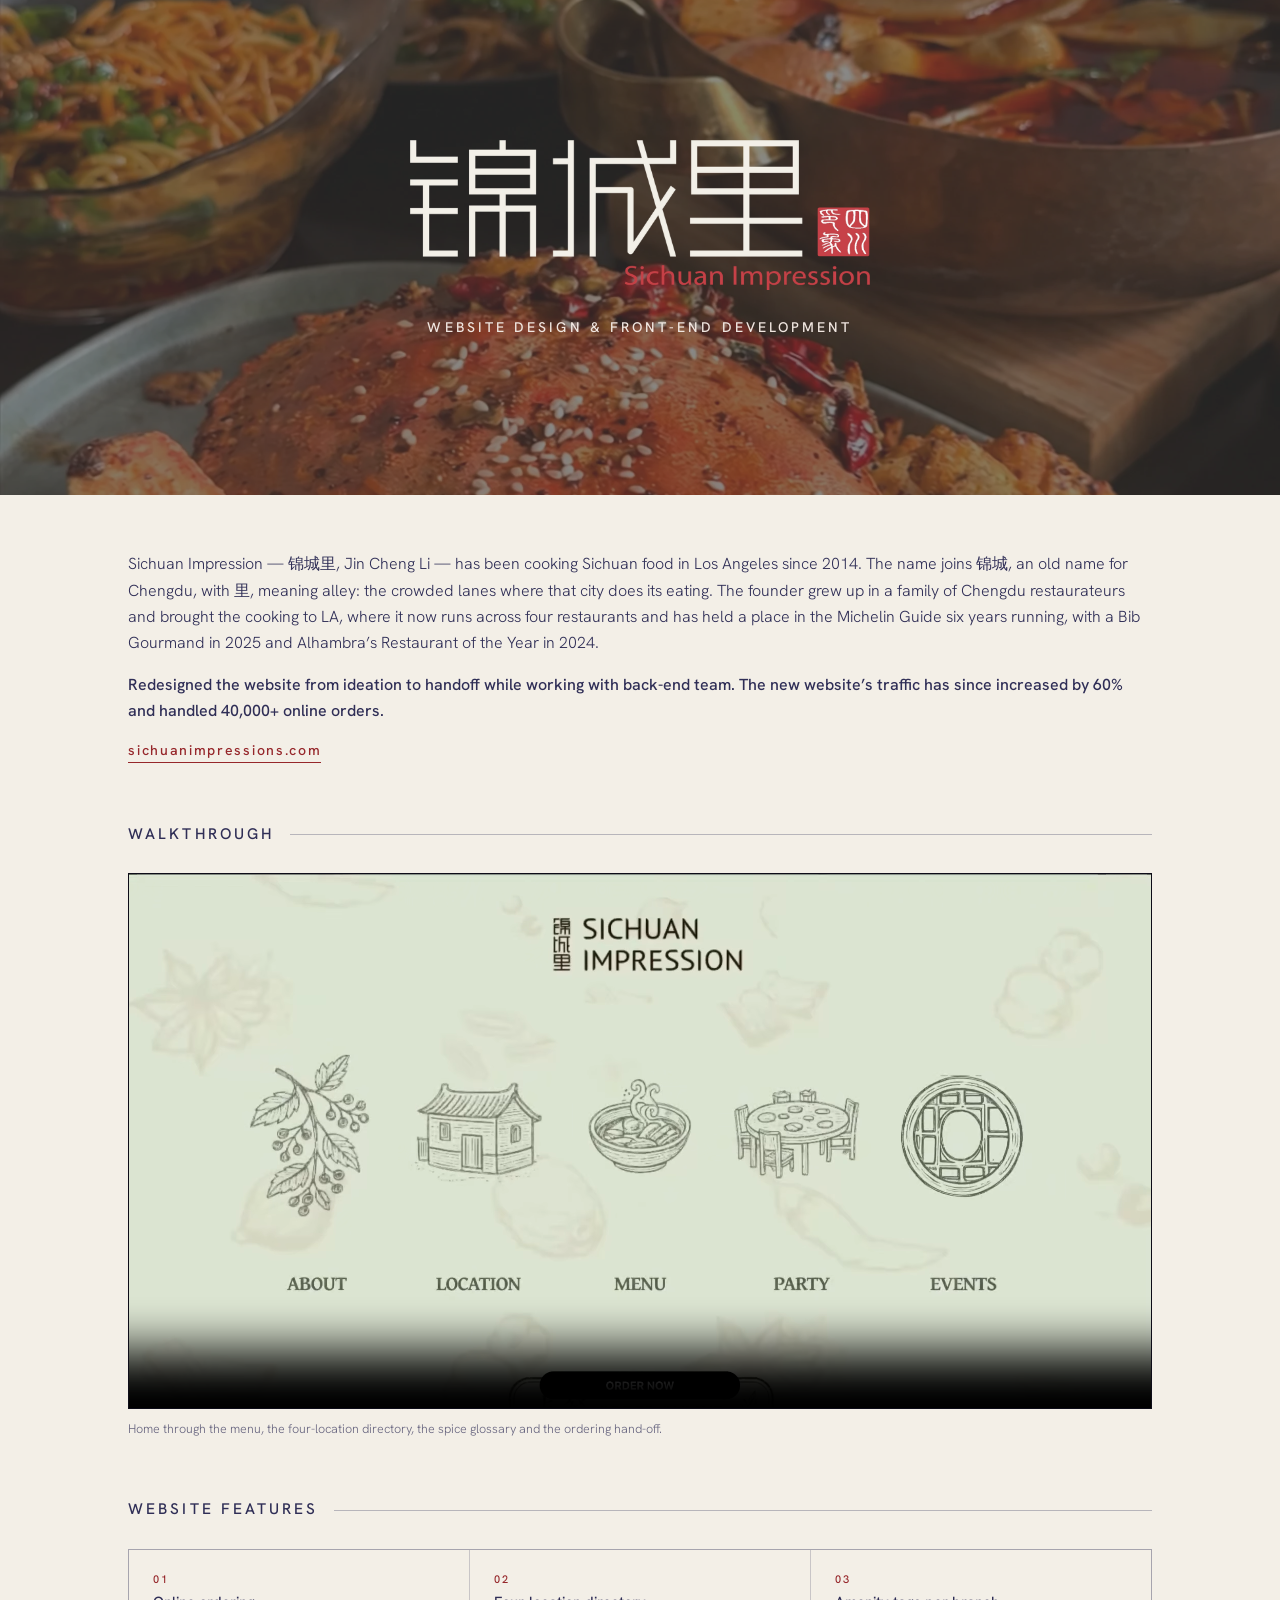
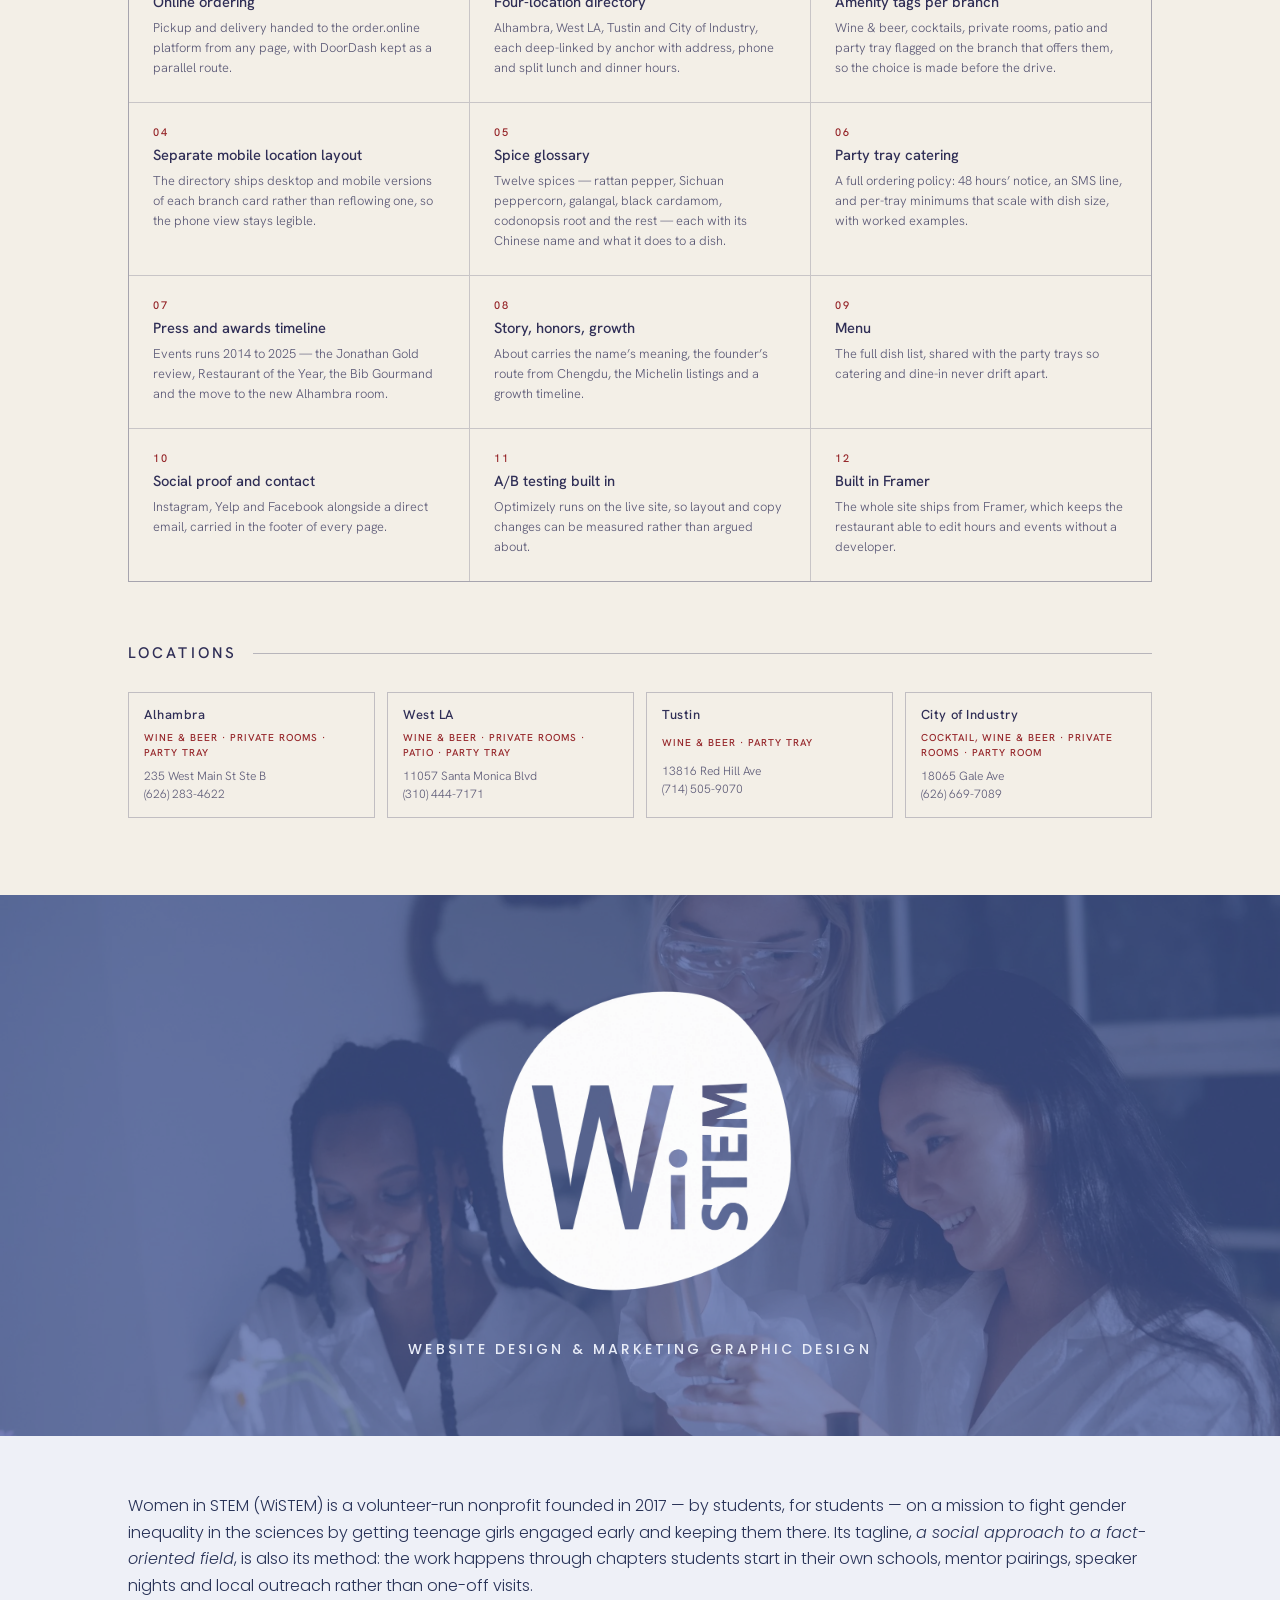
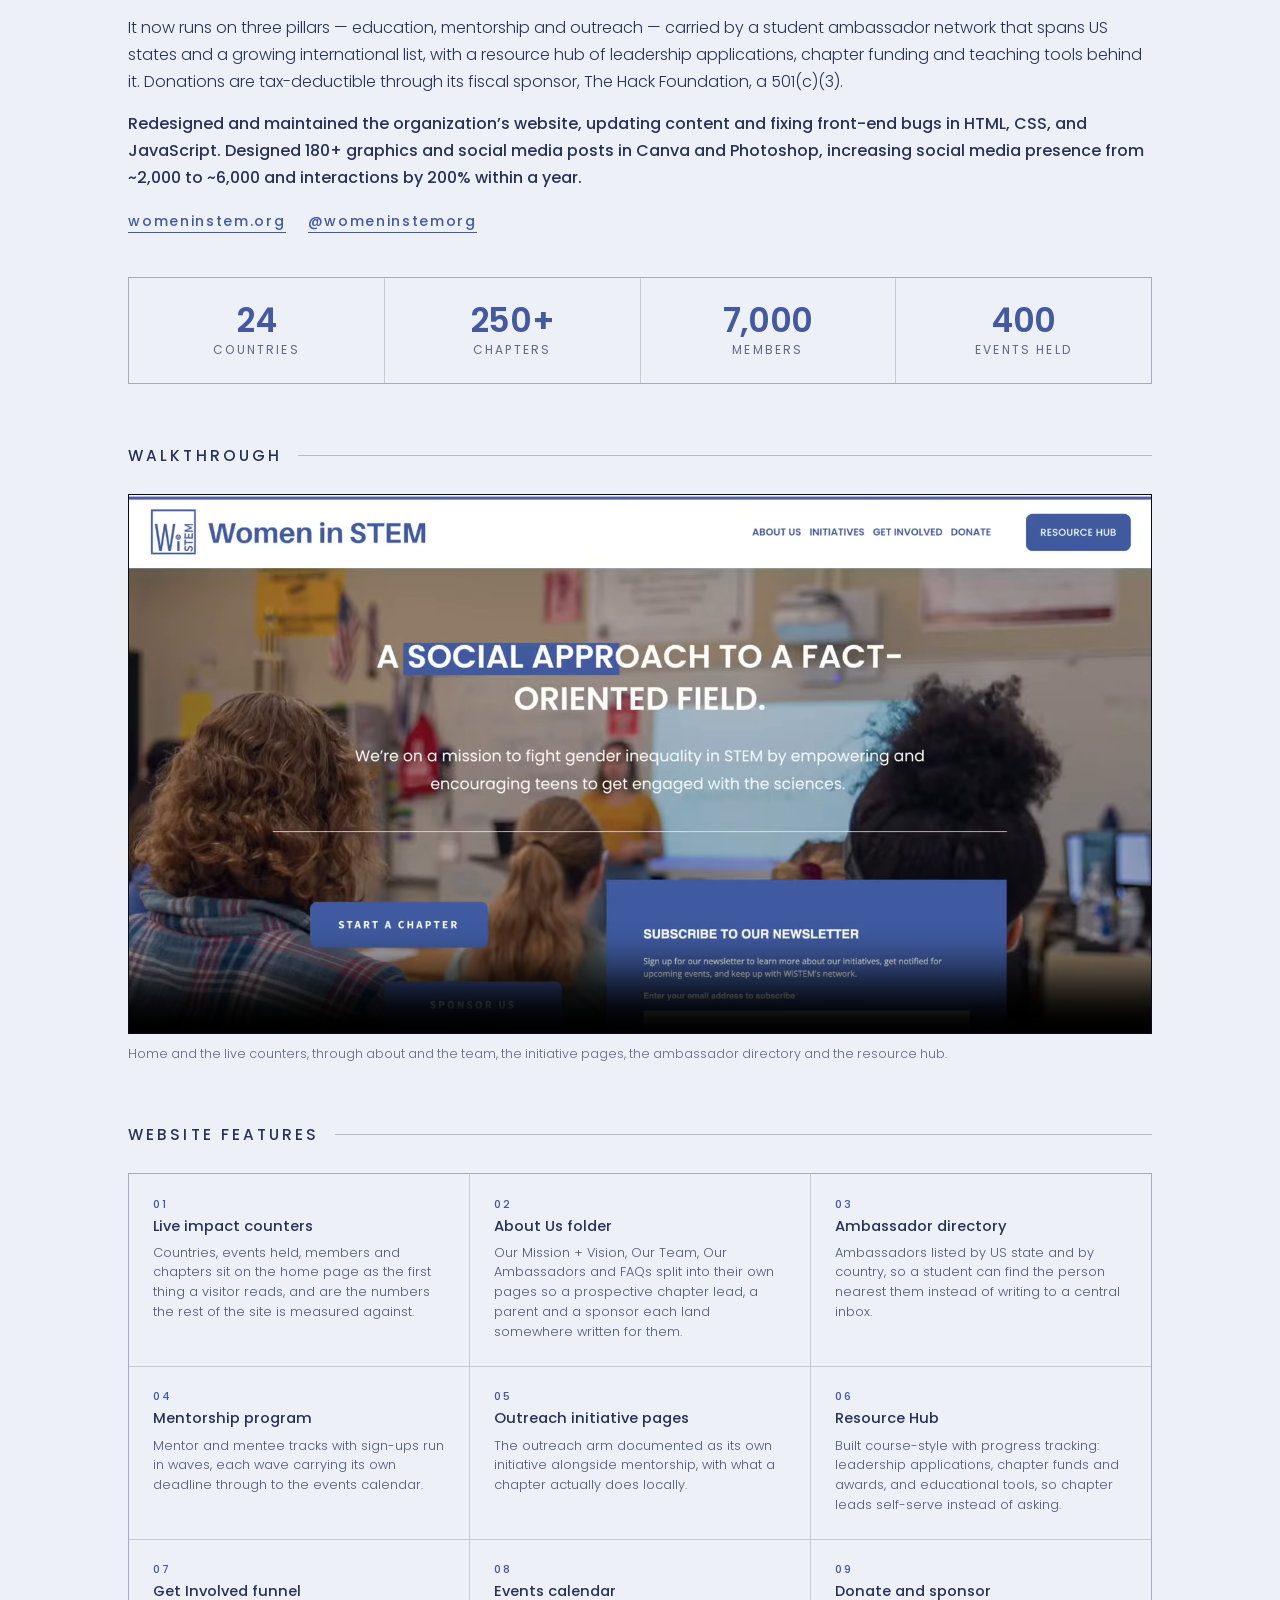
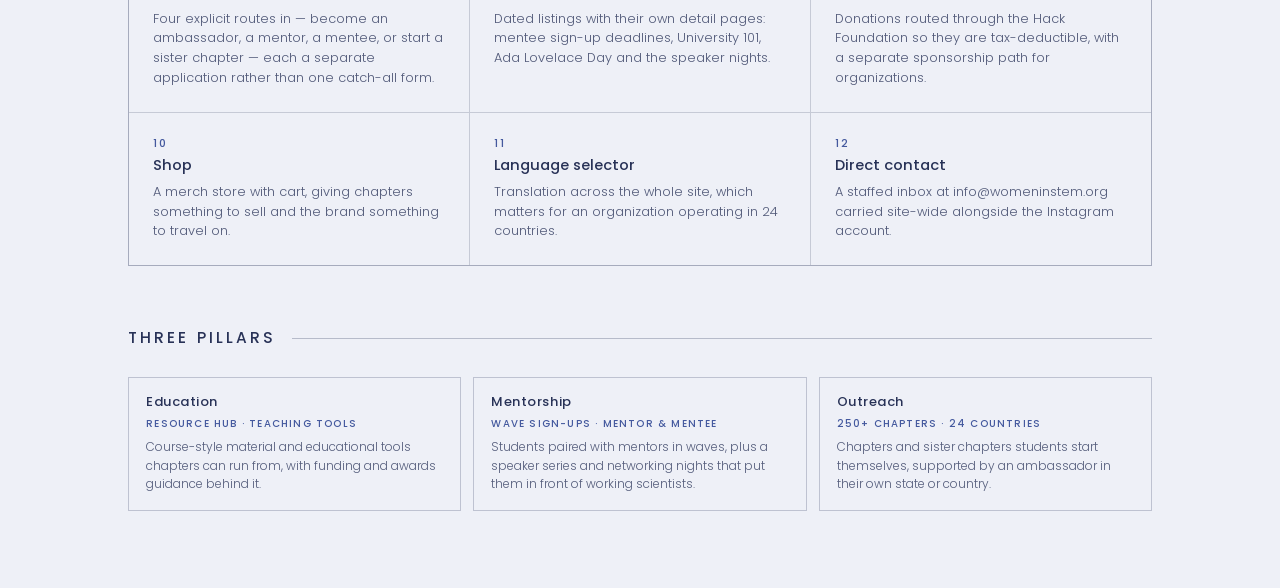
==== commit 4128f3ba: "Link hero logos to each project's live site or account Co-Authored-By: Claude Opus 5 <noreply@anthro" ====
--- a/monolith.html
+++ b/monolith.html
@@ -143,6 +143,12 @@
 }
 
 
+/* hero logos link out to the live site / account */
+.logo .logo-link{display:grid;justify-items:center;gap:clamp(10px,1.5vw,20px);width:100%}
+.logo-link{display:inline-block;position:relative;transition:opacity .25s ease,transform .25s ease}
+.logo-link:hover,.logo-link:focus-visible{opacity:.82;transform:translateY(-2px)}
+.logo-link:focus-visible{outline:2px solid currentColor;outline-offset:10px}
+
 /* ================= SICHUAN IMPRESSION ================= */
 .si{background:var(--si-sand);color:var(--si-navy);font-family:var(--basic);font-weight:300;padding:0 0 clamp(48px,6vw,96px)}
 .si-in{padding:0 2.2vw}
@@ -207,6 +213,7 @@
 .ws-copy{display:grid;gap:15px}
 .ws-copy p{margin:0;font:300 clamp(14px,1.25vw,17.5px)/1.68 var(--poppins)}
 .ws-copy strong{font-weight:500}
+.ws-links{display:flex;flex-wrap:wrap;gap:22px;margin-top:4px}
 .ws-link{justify-self:start;margin-top:4px;font:500 clamp(12px,1.1vw,14.5px)/1 var(--poppins);letter-spacing:.12em;color:var(--ws-blue);border-bottom:1px solid var(--ws-blue);padding-bottom:4px}
 
 .ws-rule{display:flex;align-items:center;gap:16px;margin:clamp(40px,5vw,76px) 0 clamp(20px,2.4vw,32px)}
@@ -276,7 +283,7 @@
       <div class="macu-hero-wash" aria-hidden="true"></div>
       <div class="macu-hero-in">
         <div class="macu-head">
-          <img class="macu-logo" src="work/macu-logo.webp" alt="Macu Tea">
+          <a class="logo-link" href="https://www.macutea.com.tw/en/" target="_blank" rel="noopener" aria-label="Open macutea.com.tw in a new tab"><img class="macu-logo" src="work/macu-logo.webp" alt="Macu Tea"></a>
           <div class="macu-scope">WEBSITE DESIGN &amp; PACKAGING DESIGN</div>
         </div>
       </div>
@@ -350,8 +357,10 @@
 
     <div class="sheet-in">
       <h1 class="logo" style="margin:0" aria-label="Monolith Coffee">
-        <svg viewBox="0 0 1000.0 865.4" aria-hidden="true"><use href="#glyph" fill="#F2EDE1"/></svg>
-        <svg class="lock" viewBox="0 0 1000.0 257.8" aria-hidden="true"><use href="#lockup" fill="#F2EDE1"/></svg>
+        <a class="logo-link" href="https://www.instagram.com/monolithcoffeela/?hl=en" target="_blank" rel="noopener" aria-label="Open the Monolith Coffee Instagram in a new tab">
+          <svg viewBox="0 0 1000.0 865.4" aria-hidden="true"><use href="#glyph" fill="#F2EDE1"/></svg>
+          <svg class="lock" viewBox="0 0 1000.0 257.8" aria-hidden="true"><use href="#lockup" fill="#F2EDE1"/></svg>
+        </a>
       </h1>
 
       <div class="meta">
@@ -383,7 +392,7 @@
       <img class="si-hero-bg" src="work/si-hero.webp" alt="" aria-hidden="true" decoding="async">
       <div class="si-hero-veil" aria-hidden="true"></div>
       <div class="si-head">
-        <img class="si-logo" src="work/si-logo-rev.webp" alt="Sichuan Impression 錦城里">
+        <a class="logo-link" href="https://sichuanimpressions.com/" target="_blank" rel="noopener" aria-label="Open sichuanimpressions.com in a new tab"><img class="si-logo" src="work/si-logo-rev.webp" alt="Sichuan Impression 錦城里"></a>
         <div class="si-scope">WEBSITE DESIGN &amp; FRONT-END DEVELOPMENT</div>
       </div>
     </div>
@@ -439,7 +448,7 @@
       <img class="ws-hero-bg" src="work/wistem-hero.webp" alt="" aria-hidden="true" decoding="async">
       <div class="ws-hero-veil" aria-hidden="true"></div>
       <div class="ws-head">
-        <img class="ws-logo" src="work/wistem-logo.webp" alt="Women in STEM">
+        <a class="logo-link" href="https://womeninstem.org/" target="_blank" rel="noopener" aria-label="Open womeninstem.org in a new tab"><img class="ws-logo" src="work/wistem-logo.webp" alt="Women in STEM"></a>
         <div class="ws-scope">WEBSITE DESIGN &amp; MARKETING GRAPHIC DESIGN</div>
       </div>
     </div>
@@ -450,7 +459,7 @@
         <p>Women in STEM (WiSTEM) is a volunteer-run nonprofit founded in 2017 &mdash; by students, for students &mdash; on a mission to fight gender inequality in the sciences by getting teenage girls engaged early and keeping them there. Its tagline, <em>a social approach to a fact-oriented field</em>, is also its method: the work happens through chapters students start in their own schools, mentor pairings, speaker nights and local outreach rather than one-off visits.</p>
         <p>It now runs on three pillars &mdash; education, mentorship and outreach &mdash; carried by a student ambassador network that spans US states and a growing international list, with a resource hub of leadership applications, chapter funding and teaching tools behind it. Donations are tax-deductible through its fiscal sponsor, The Hack Foundation, a 501(c)(3).</p>
         <p><strong>Redesigned and maintained the organization&rsquo;s website, updating content and fixing front-end bugs in HTML, CSS, and JavaScript. Designed 180+ graphics and social media posts in Canva and Photoshop, increasing social media presence from ~2,000 to ~6,000 and interactions by 200% within a year.</strong></p>
-        <a class="ws-link" href="https://womeninstem.org/" target="_blank" rel="noopener">womeninstem.org</a>
+        <div class="ws-links"><a class="ws-link" href="https://womeninstem.org/" target="_blank" rel="noopener">womeninstem.org</a><a class="ws-link" href="https://www.instagram.com/womeninstemorg/" target="_blank" rel="noopener">@womeninstemorg</a></div>
       </div>
 
       <div class="ws-stats">
